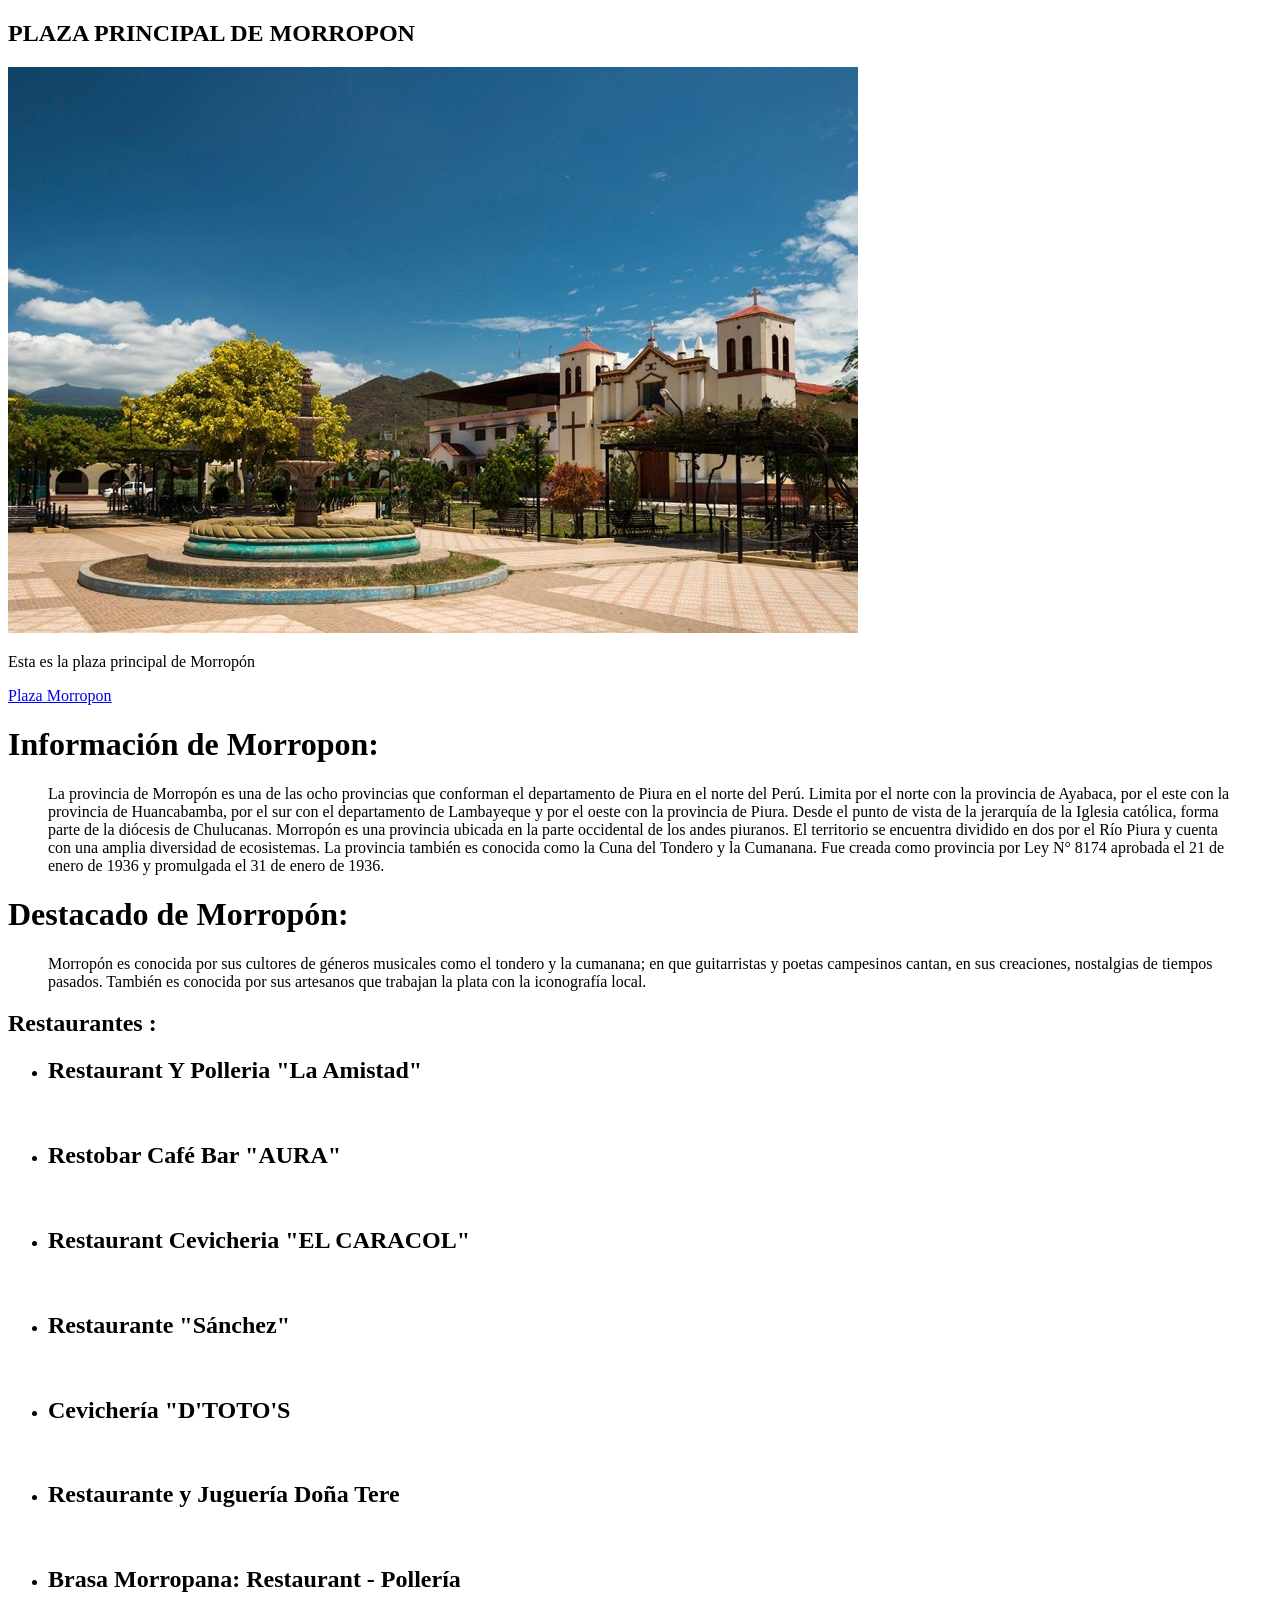
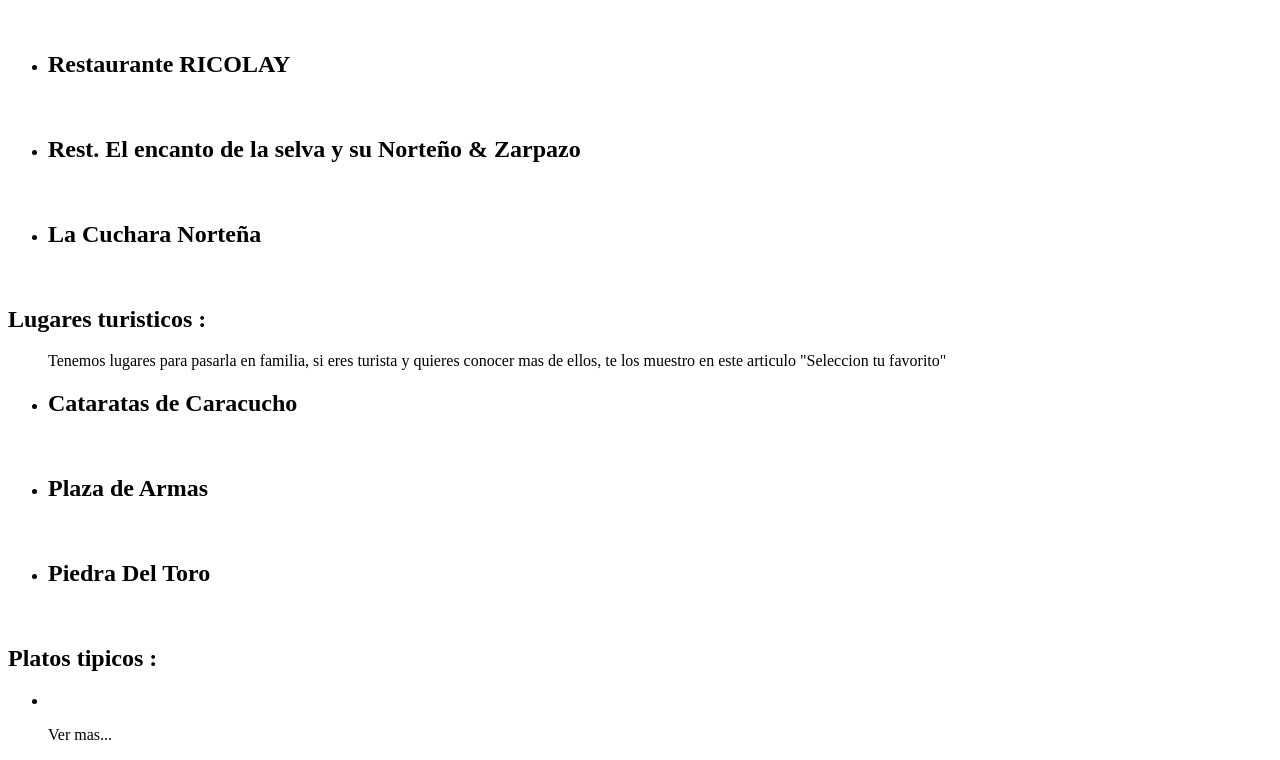
==== index.html @ a0bd650a "Maquetación lista para poder completar información relevante" ====
<!DOCTYPE html>
<html lang="en">
<head>
    <meta charset="UTF-8">
     <!--Etiqueta viewport para poder visualizar en movil como en pc- responsive-->
    <meta name="viewport" content="width=device-width, initial-scale=1.0">
    <meta name="author" content="Andy Adrianzen">
    <meta name="application-name" content="Morropon city">
    <title>Morropón Cuna del Tondero y Cumanana</title>
    <!--Para darle color a la barra de navegacion-->
    <meta name="theme-color" content="blue">
    <!--Cuando ingrese a la pagina automaticamente se redirige a otra-->
    <!-- <meta http-equiv="refresh" content="5;url=https://github.com/Anzen89/blog_per" > -->
     <meta name="title" content="Morropón Cuna del Tondero y Cumanana" >
     <meta name="descripcion" content="Pagina oficial de Morropón, encontrarás lugares turisticos, restaurant es y más.">
     <!--Referencia si se publica en red social para mostrar la imagen - utilizar open graph-->
     <!-- <link rel="image_src" href="https://dominio.com/image.png"> -->

     <!--Con que se esta generando esta pagina-->
      <meta name="generator" content="VSCode">
      <!--No se esta mostrando en google y tampoco google entra a ver el contenido-->
      <meta name="robots" content="noindex, nofollow">
      <!--No traduce la pagina automaticamente-->
      <meta name="google" content="notranslate">
      <!--No muestra el minibuscador de googles-->
      <meta name="google" content="nosidelinkssearchbox">
        <!--link etiqueta para traer datos externos a la pagina-->
      <link rel="stylesheet" href="">


</head>
<body>
    <header>
        <!--Encabezado de la pagina - Titulo y logo-->
    
    </header>

    <!--Contenido de Informacion-->
    <section>

    
    <div>
        <h1>PLAZA PRINCIPAL DE MORROPON</h1>
        <!--alt: descripcion de la imagen-->
        <img src="img/plaza_morropon.jpg" alt="La nueva plaza de Morropón" title="Plaza de Armas de morropon" />
        <p>Esta es la plaza principal de Morropón</p>
        
        <a href="morropon.html" target="_blank">Plaza Morropon</a>
    </div>

    <!--El menu es para las acciones, ya sean botones o otro tipo de acciones-->
    <!-- <div>
        <menu>
            <li >Informacion: </li>
            <li>Destacado</li>
        </menu>
    </div> -->
    </section>

    <main>

    <div>
        <h1 id="info">Información de Morropon: </h1>
        <!--Lo estoy utilizando porque muestra el texto como una cita -->
        <blockquote>
            La provincia de Morropón es una de las ocho provincias que conforman el departamento de Piura en el norte del Perú. 
            Limita por el norte con la provincia de Ayabaca, por el este con la provincia de Huancabamba, por el sur con el departamento de Lambayeque y por el oeste con la provincia de Piura.
            Desde el punto de vista de la jerarquía de la Iglesia católica, forma parte de la diócesis de Chulucanas.
            Morropón es una provincia ubicada en la parte occidental de los andes piuranos. 
            El territorio se encuentra dividido en dos por el Río Piura y cuenta con una amplia diversidad de ecosistemas. 
            La provincia también es conocida como la Cuna del Tondero y la Cumanana. Fue creada como provincia por Ley N° 8174 aprobada el 21 de enero de 1936 y promulgada el 31 de enero de 1936.
        </blockquote>
    </div>

    <div>
        <h1>Destacado de Morropón: </h1>
        <blockquote>
            Morropón es conocida por sus cultores de géneros musicales como el tondero y la cumanana;
            en que guitarristas y poetas campesinos cantan, en sus creaciones, nostalgias de tiempos pasados. 
            También es conocida por sus artesanos que trabajan la plata con la iconografía local.

        </blockquote>
    </div>

    <div>
        <section>

        
            <h1>Restaurantes :</h1>

            <!--dl etiqueta contenedora - dt contiende el titulo de que se describira - dd contenido-->
            <ul>
                <li>
                    <article>
                        <h2>Restaurant Y Polleria "La Amistad"</h2>
                    <figure>
                        <img >
                        <figcaption>
                    
                        </figcaption>
                    </figure>
                    <p>

                    </p>

                    </article>
                    
                </li>

                 <li>
                    <article>
                        <h2>Restobar Café Bar "AURA"</h2>
                    <figure>
                        <img >
                        <figcaption>
                    
                        </figcaption>
                    </figure>
                    <p>

                    </p>

                    </article>
                    
                </li>

                 <li>
                    <article>
                        <h2>Restaurant Cevicheria "EL CARACOL"</h2>
                    <figure>
                        <img >
                        <figcaption>
                    
                        </figcaption>
                    </figure>
                    <p>

                    </p>

                    </article>
                    
                </li>

                 <li>
                    <article>
                        <h2>Restaurante "Sánchez"</h2>
                    <figure>
                        <img >
                        <figcaption>
                    
                        </figcaption>
                    </figure>
                    <p>

                    </p>

                    </article>
                    
                </li>

                 <li>
                    <article>
                        <h2>Cevichería "D'TOTO'S</h2>
                    <figure>
                        <img >
                        <figcaption>
                    
                        </figcaption>
                    </figure>
                    <p>

                    </p>

                    </article>
                    
                </li>

                 <li>
                    <article>
                        <h2>Restaurante y Juguería Doña Tere</h2>
                    <figure>
                        <img >
                        <figcaption>
                    
                        </figcaption>
                    </figure>
                    <p>

                    </p>

                    </article>
                    
                </li>

                 <li>
                    <article>
                        <h2>Brasa Morropana: Restaurant - Pollería</h2>
                    <figure>
                        <img >
                        <figcaption>
                    
                        </figcaption>
                    </figure>
                    <p>

                    </p>

                    </article>
                    
                </li>

                 <li>
                    <article>
                        <h2>Restaurante RICOLAY</h2>
                    <figure>
                        <img >
                        <figcaption>
                    
                        </figcaption>
                    </figure>
                    <p>

                    </p>

                    </article>
                    
                </li>

                 <li>
                    <article>
                        <h2>Rest. El encanto de la selva y su Norteño & Zarpazo</h2>
                    <figure>
                        <img >
                        <figcaption>
                    
                        </figcaption>
                    </figure>
                    <p>

                    </p>

                    </article>
                    
                </li>

                 <li>
                    <article>
                        <h2>La Cuchara Norteña</h2>
                    <figure>
                        <img >
                        <figcaption>
                    
                        </figcaption>
                    </figure>
                    <p>

                    </p>

                    </article>
                    
                </li>
          
            </ul>
       </section> 
    </div>

    <div>
        <section>
            <h1>Lugares turisticos : </h1>
            <blockquote>
            Tenemos lugares para pasarla en familia, si eres turista y quieres conocer mas de ellos, te los muestro en este articulo "Seleccion
            tu favorito"
            </blockquote>

        <ul>
             <li>
                    <article>
                        <h2>Cataratas de Caracucho</h2>
                    <figure>
                        <img >
                        <figcaption>
                    
                        </figcaption>
                    </figure>
                    <p>

                    </p>

                    </article>
                    
                </li>

                 <li>
                    <article>
                        <h2>Plaza de Armas</h2>
                    <figure>
                        <img >
                        <figcaption>
                    
                        </figcaption>
                    </figure>
                    <p>

                    </p>

                    </article>
                    
                </li>

                 <li>
                    <article>
                        <h2>Piedra Del Toro</h2>
                    <figure>
                        <img >
                        <figcaption>
                    
                        </figcaption>
                    </figure>
                    <p>

                    </p>

                    </article>
                    
                </li>
        </ul>

        </section>
    </div>

    <div>
        <section>
            <h1>Platos tipicos :</h1>
            <ul>
                <li>
                    <article>
                        <h2></h2>
                        <figure>
                            <img >
                            <figcaption>

                            </figcaption>
                        </figure>
                        <!--Lo voy a utilizar para mas informacion-->
                        <footer>
                            <a>Ver mas...</a>
                        </footer>
                    </article>
                </li>
            </ul>

        </section>
        
        

    </div>
     </main>

     <footer>

     </footer>
</body>
</html>
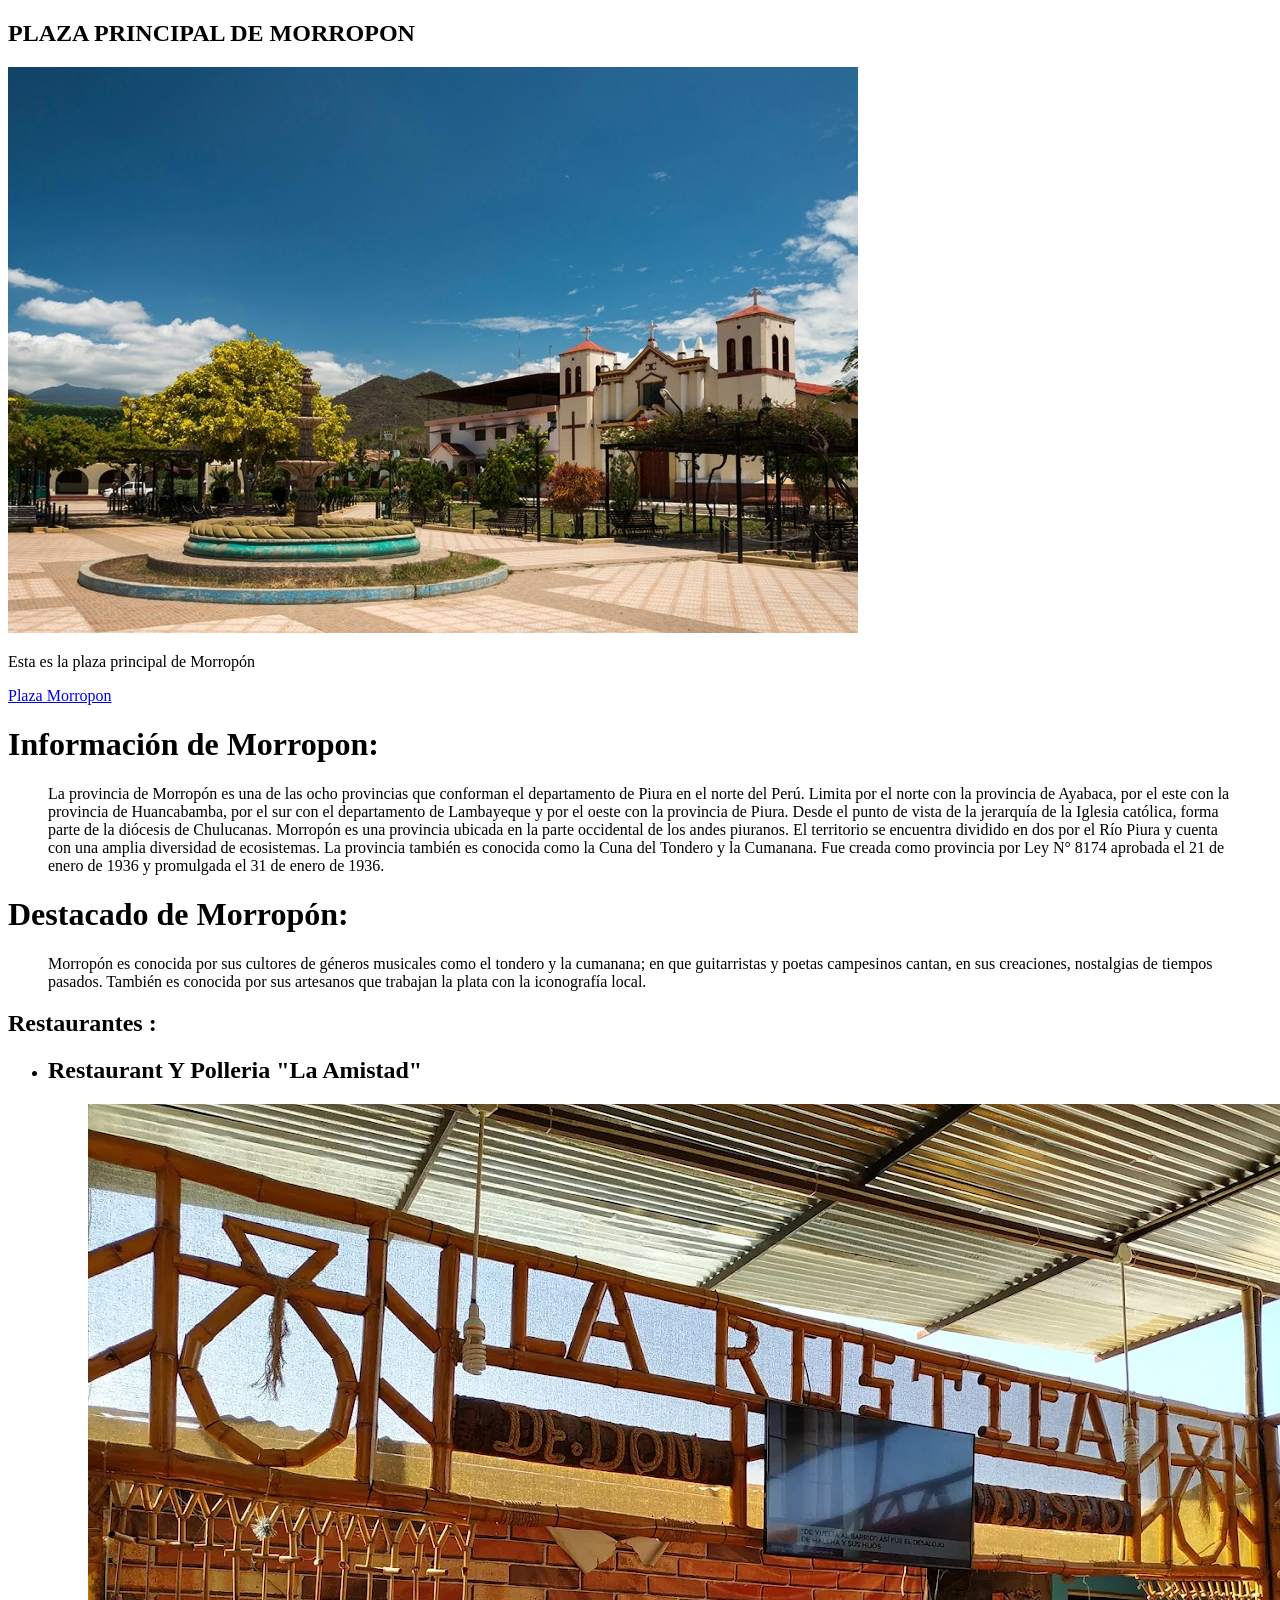
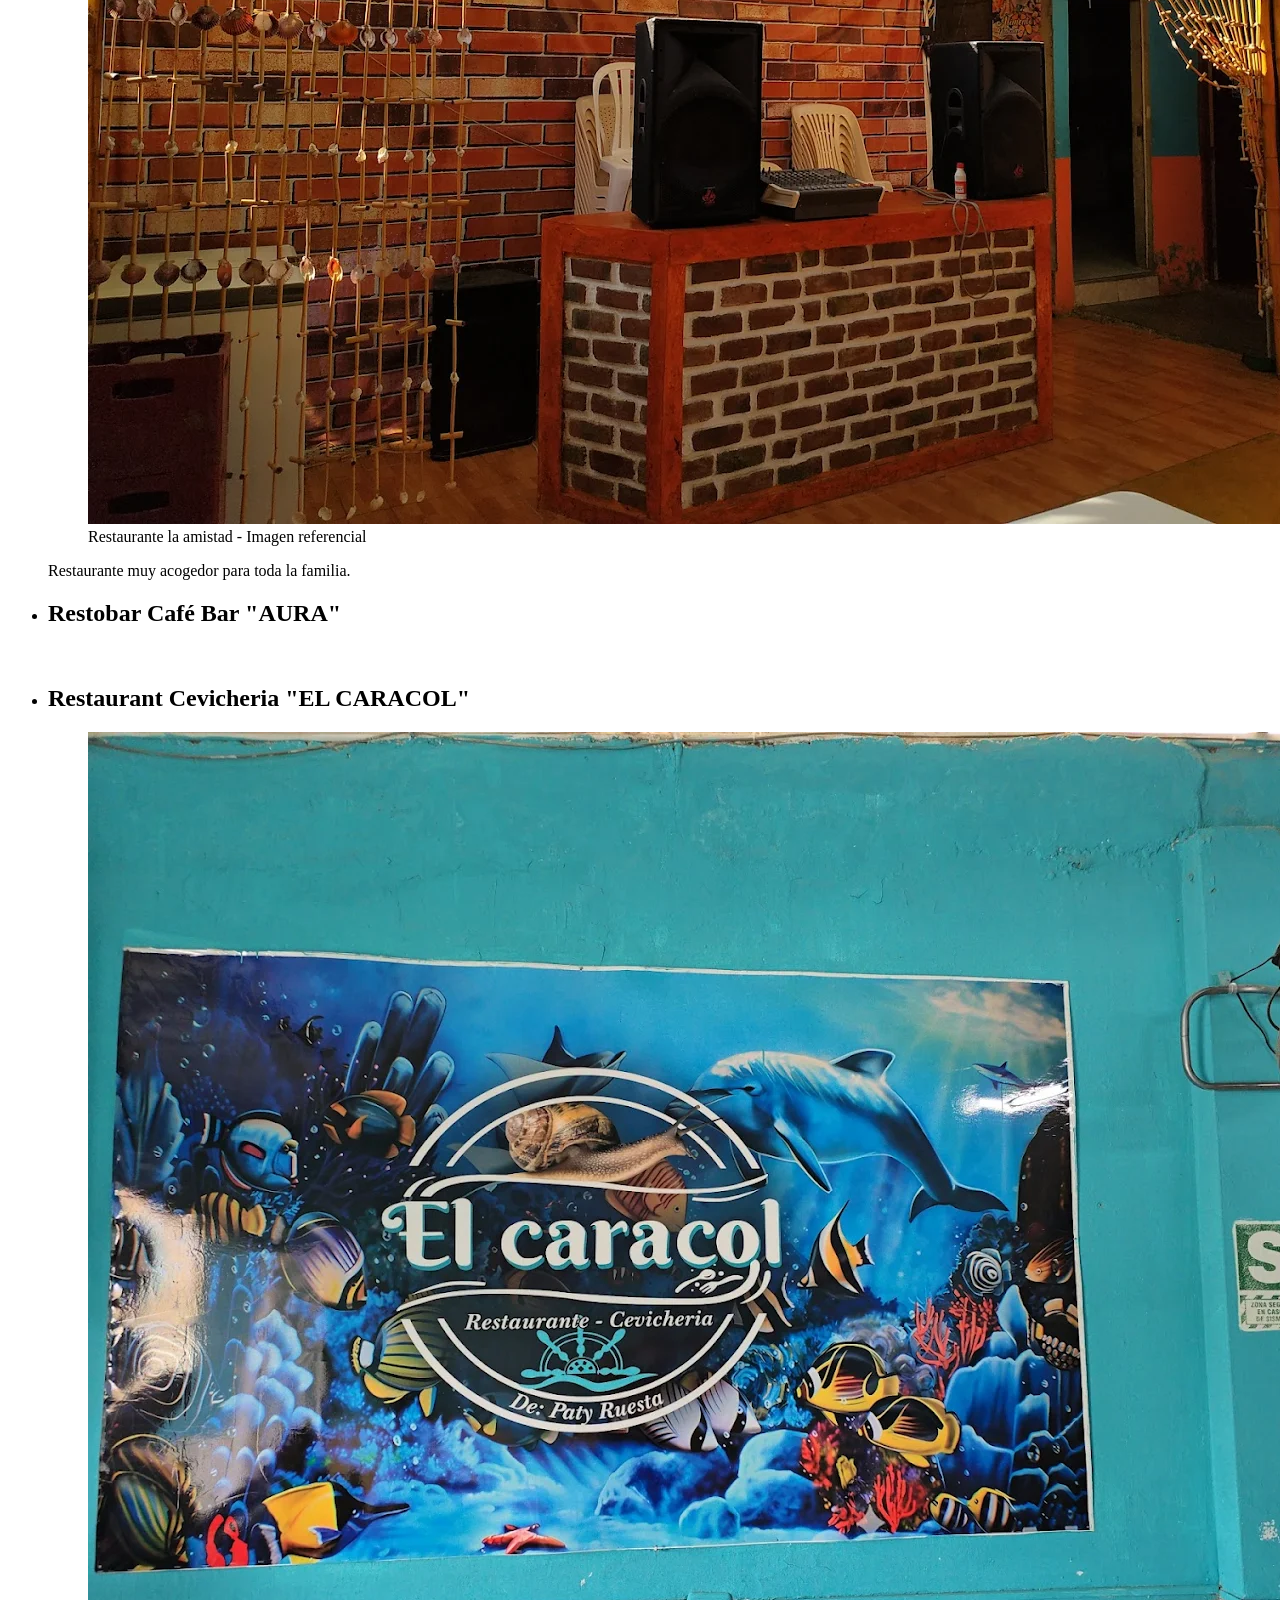
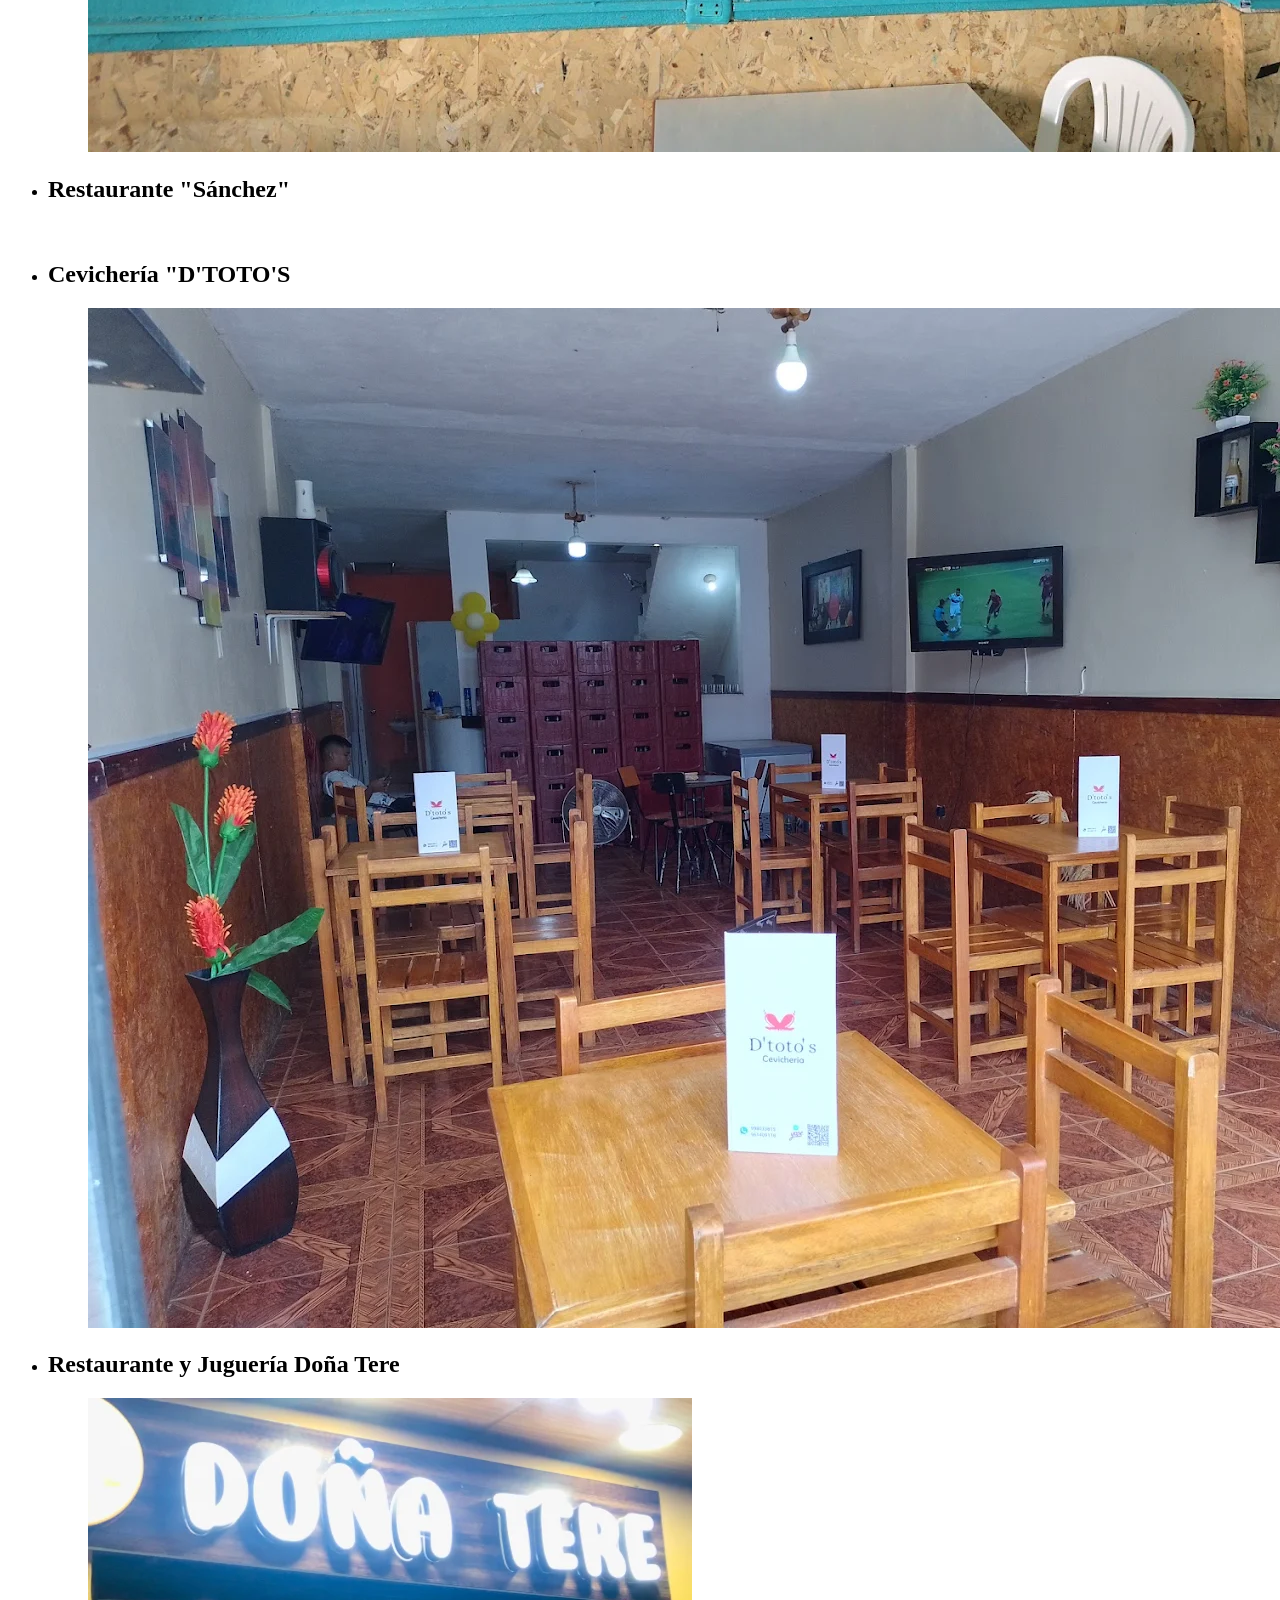
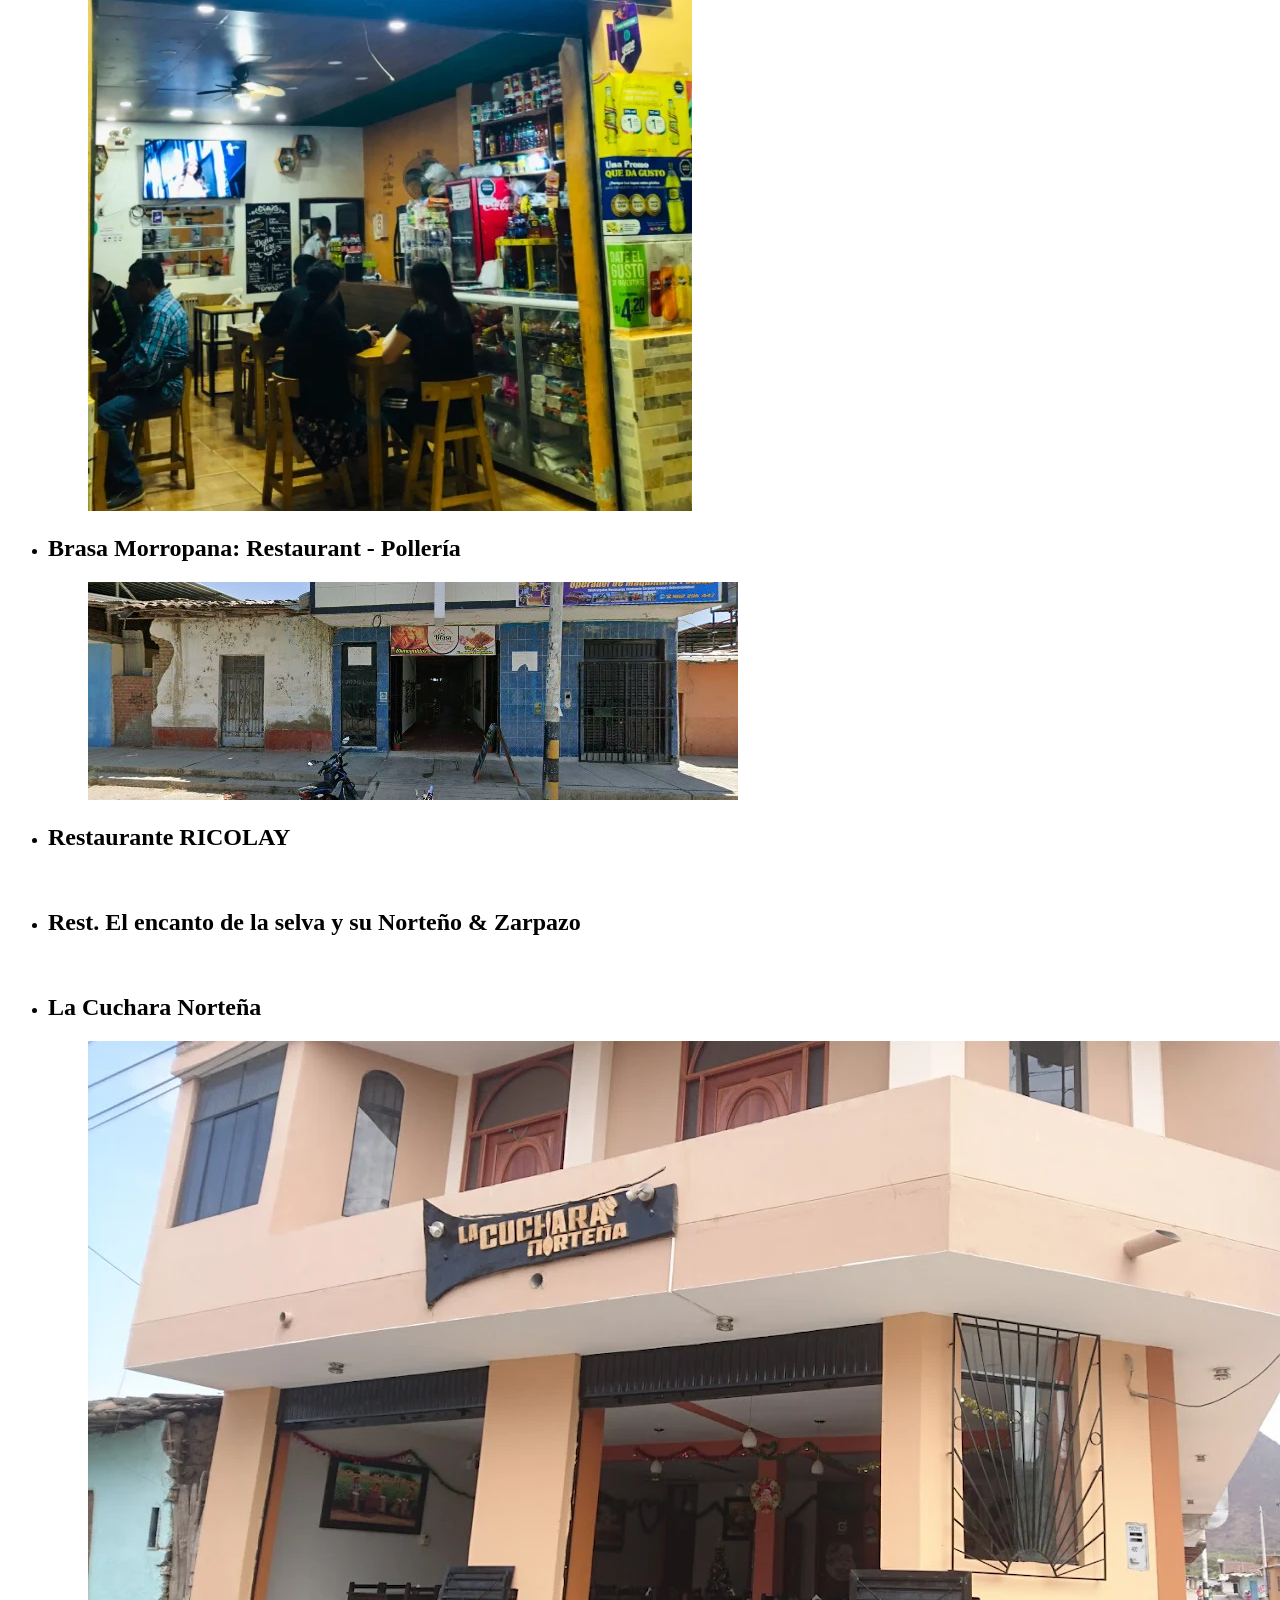
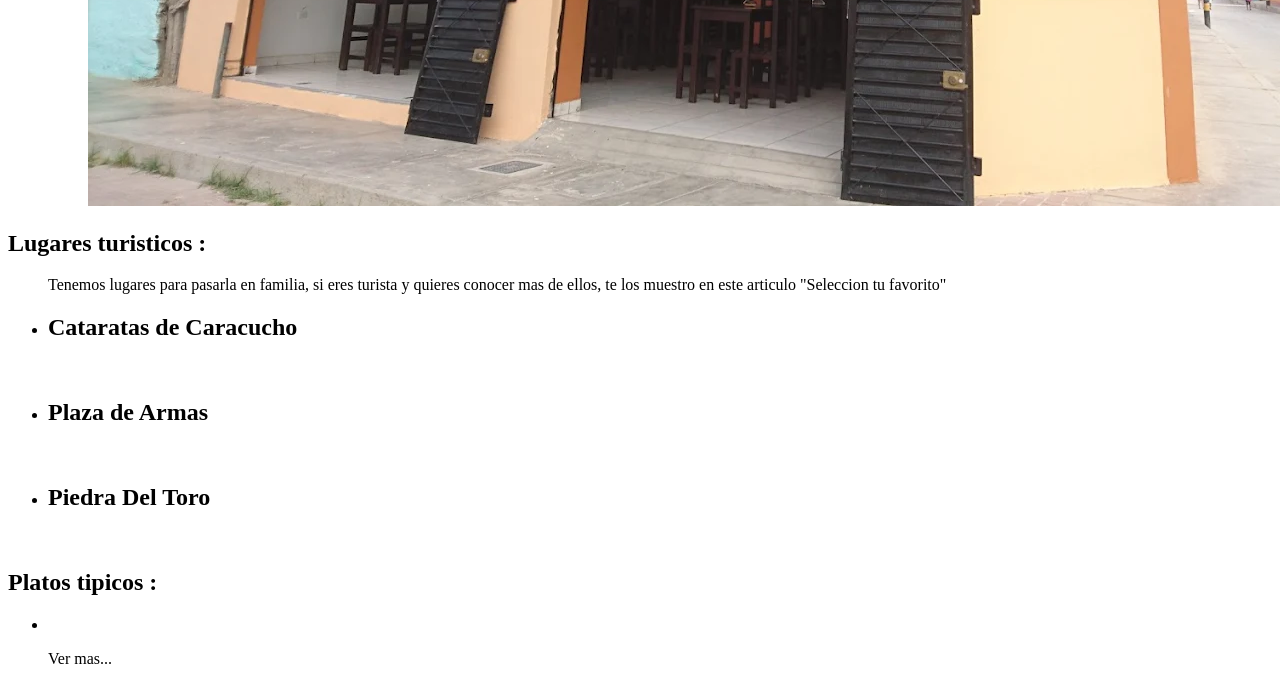
==== commit 72b98e98: "Solo agregue imagenes referenciales, pronto habran mas" ====
--- a/index.html
+++ b/index.html
@@ -59,7 +59,7 @@
 
     <main>
 
-    <div>
+    <div class="informacion">
         <h1 id="info">Información de Morropon: </h1>
         <!--Lo estoy utilizando porque muestra el texto como una cita -->
         <blockquote>
@@ -72,7 +72,7 @@
         </blockquote>
     </div>
 
-    <div>
+    <div class="destacado">
         <h1>Destacado de Morropón: </h1>
         <blockquote>
             Morropón es conocida por sus cultores de géneros musicales como el tondero y la cumanana;
@@ -82,33 +82,34 @@
         </blockquote>
     </div>
 
-    <div>
-        <section>
-
-        
+    <div class="restaurant">
+        <section class="restaurantes ">
+
             <h1>Restaurantes :</h1>
 
             <!--dl etiqueta contenedora - dt contiende el titulo de que se describira - dd contenido-->
             <ul>
                 <li>
-                    <article>
+                    <article class="amistad">
                         <h2>Restaurant Y Polleria "La Amistad"</h2>
                     <figure>
-                        <img >
-                        <figcaption>
-                    
-                        </figcaption>
-                    </figure>
-                    <p>
-
-                    </p>
-
-                    </article>
-                    
-                </li>
-
-                 <li>
-                    <article>
+                        <img src="img/res_amistad.webp" alt="Restaurante amistad">
+                        <figcaption>
+                            Restaurante la amistad - Imagen referencial 
+                    
+                        </figcaption>
+                    </figure>
+                    <p>
+                        Restaurante muy acogedor para toda la familia. 
+
+                    </p>
+
+                    </article>
+                    
+                </li>
+
+                 <li>
+                    <article class="aura">
                         <h2>Restobar Café Bar "AURA"</h2>
                     <figure>
                         <img >
@@ -125,12 +126,12 @@
                 </li>
 
                  <li>
-                    <article>
+                    <article class="caracol">
                         <h2>Restaurant Cevicheria "EL CARACOL"</h2>
                     <figure>
-                        <img >
-                        <figcaption>
-                    
+                        <img src="img/res_caracol.webp">
+                        <figcaption>
+                            
                         </figcaption>
                     </figure>
                     <p>
@@ -162,7 +163,7 @@
                     <article>
                         <h2>Cevichería "D'TOTO'S</h2>
                     <figure>
-                        <img >
+                        <img src="img/res_totos.webp">
                         <figcaption>
                     
                         </figcaption>
@@ -179,7 +180,7 @@
                     <article>
                         <h2>Restaurante y Juguería Doña Tere</h2>
                     <figure>
-                        <img >
+                        <img src="img/res_doñtere.webp">
                         <figcaption>
                     
                         </figcaption>
@@ -196,20 +197,20 @@
                     <article>
                         <h2>Brasa Morropana: Restaurant - Pollería</h2>
                     <figure>
-                        <img >
-                        <figcaption>
-                    
-                        </figcaption>
-                    </figure>
-                    <p>
-
-                    </p>
-
-                    </article>
-                    
-                </li>
-
-                 <li>
+                        <img src="img/res_brasa.jpg">
+                        <figcaption>
+                    
+                        </figcaption>
+                    </figure>
+                    <p>
+
+                    </p>
+
+                    </article>
+                    
+                </li>
+
+                <li>
                     <article>
                         <h2>Restaurante RICOLAY</h2>
                     <figure>
@@ -247,7 +248,7 @@
                     <article>
                         <h2>La Cuchara Norteña</h2>
                     <figure>
-                        <img >
+                        <img src="img/res_cuchnorteña.webp">
                         <figcaption>
                     
                         </figcaption>
@@ -264,8 +265,8 @@
        </section> 
     </div>
 
-    <div>
-        <section>
+    <div class="lugares">
+        <section class="lugares_turisticos">
             <h1>Lugares turisticos : </h1>
             <blockquote>
             Tenemos lugares para pasarla en familia, si eres turista y quieres conocer mas de ellos, te los muestro en este articulo "Seleccion
@@ -328,8 +329,8 @@
         </section>
     </div>
 
-    <div>
-        <section>
+    <div class="platos">
+        <section class="platos_tipicos">
             <h1>Platos tipicos :</h1>
             <ul>
                 <li>
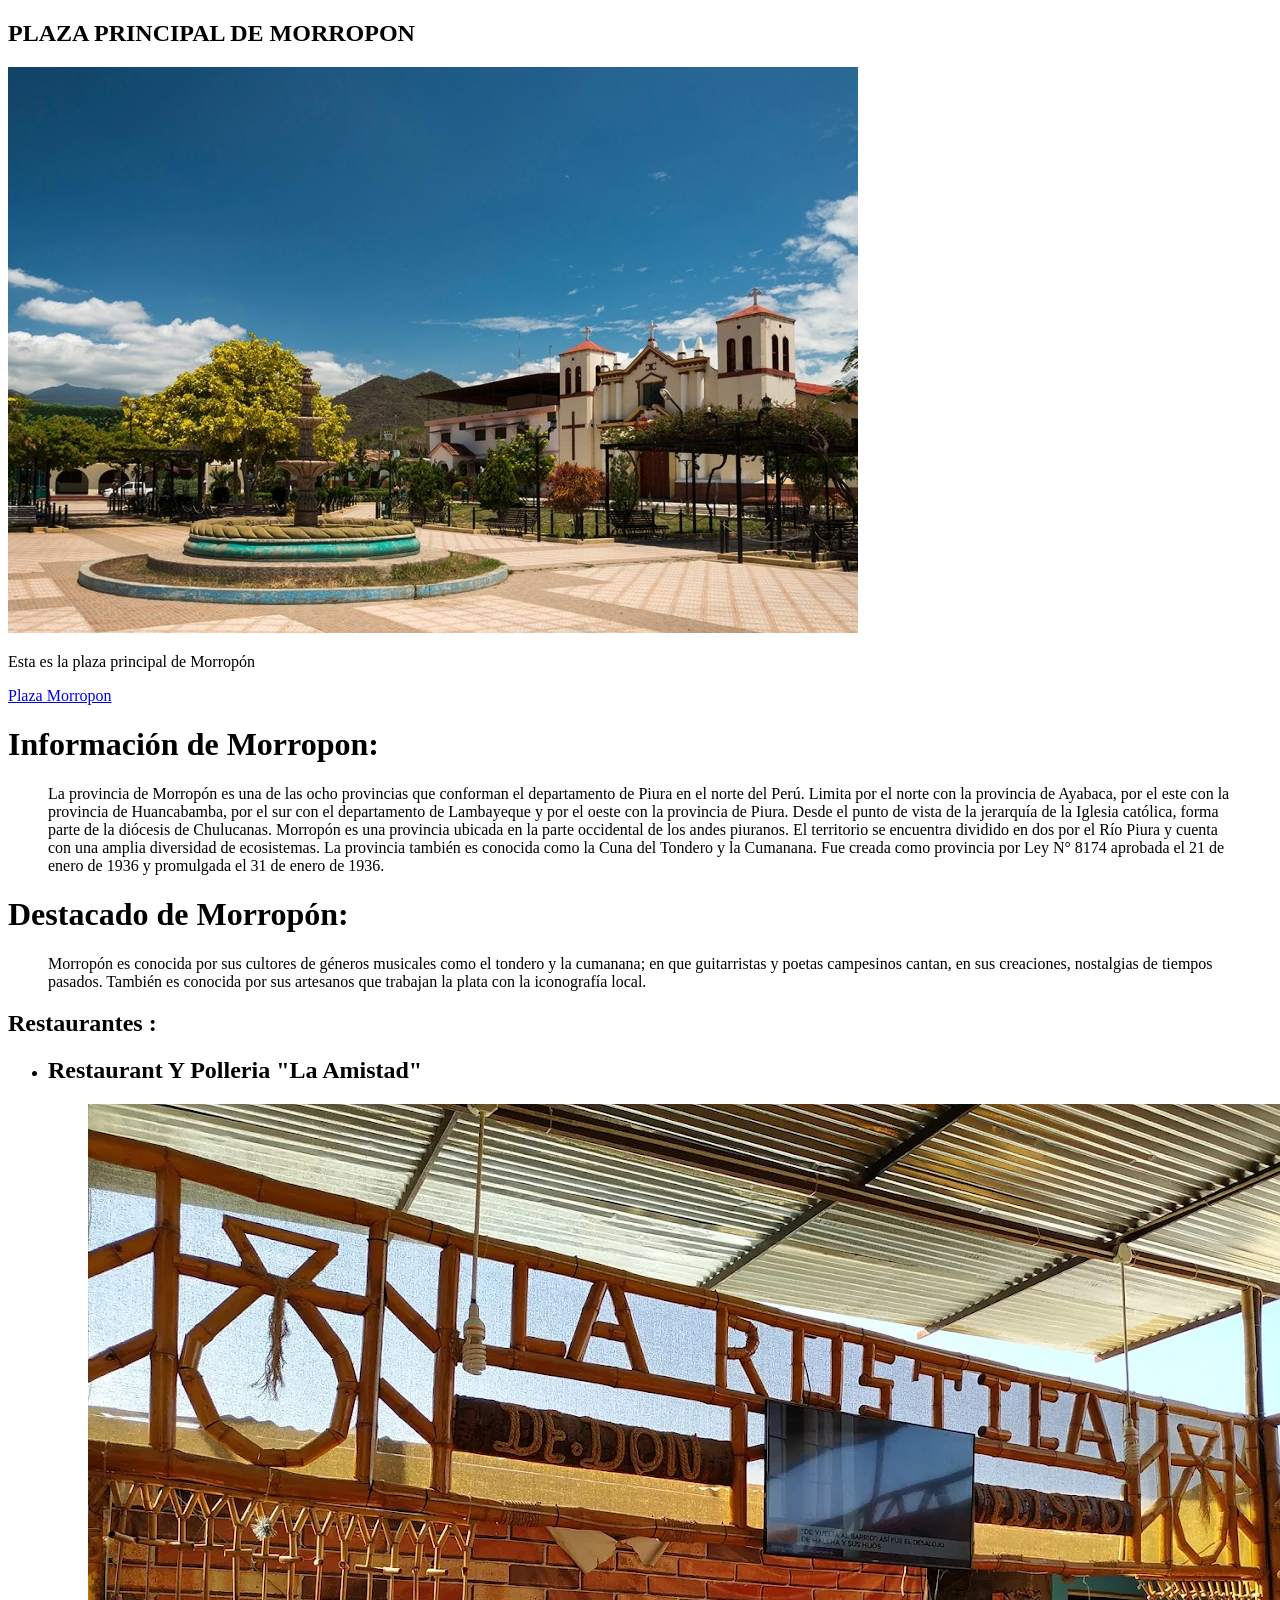
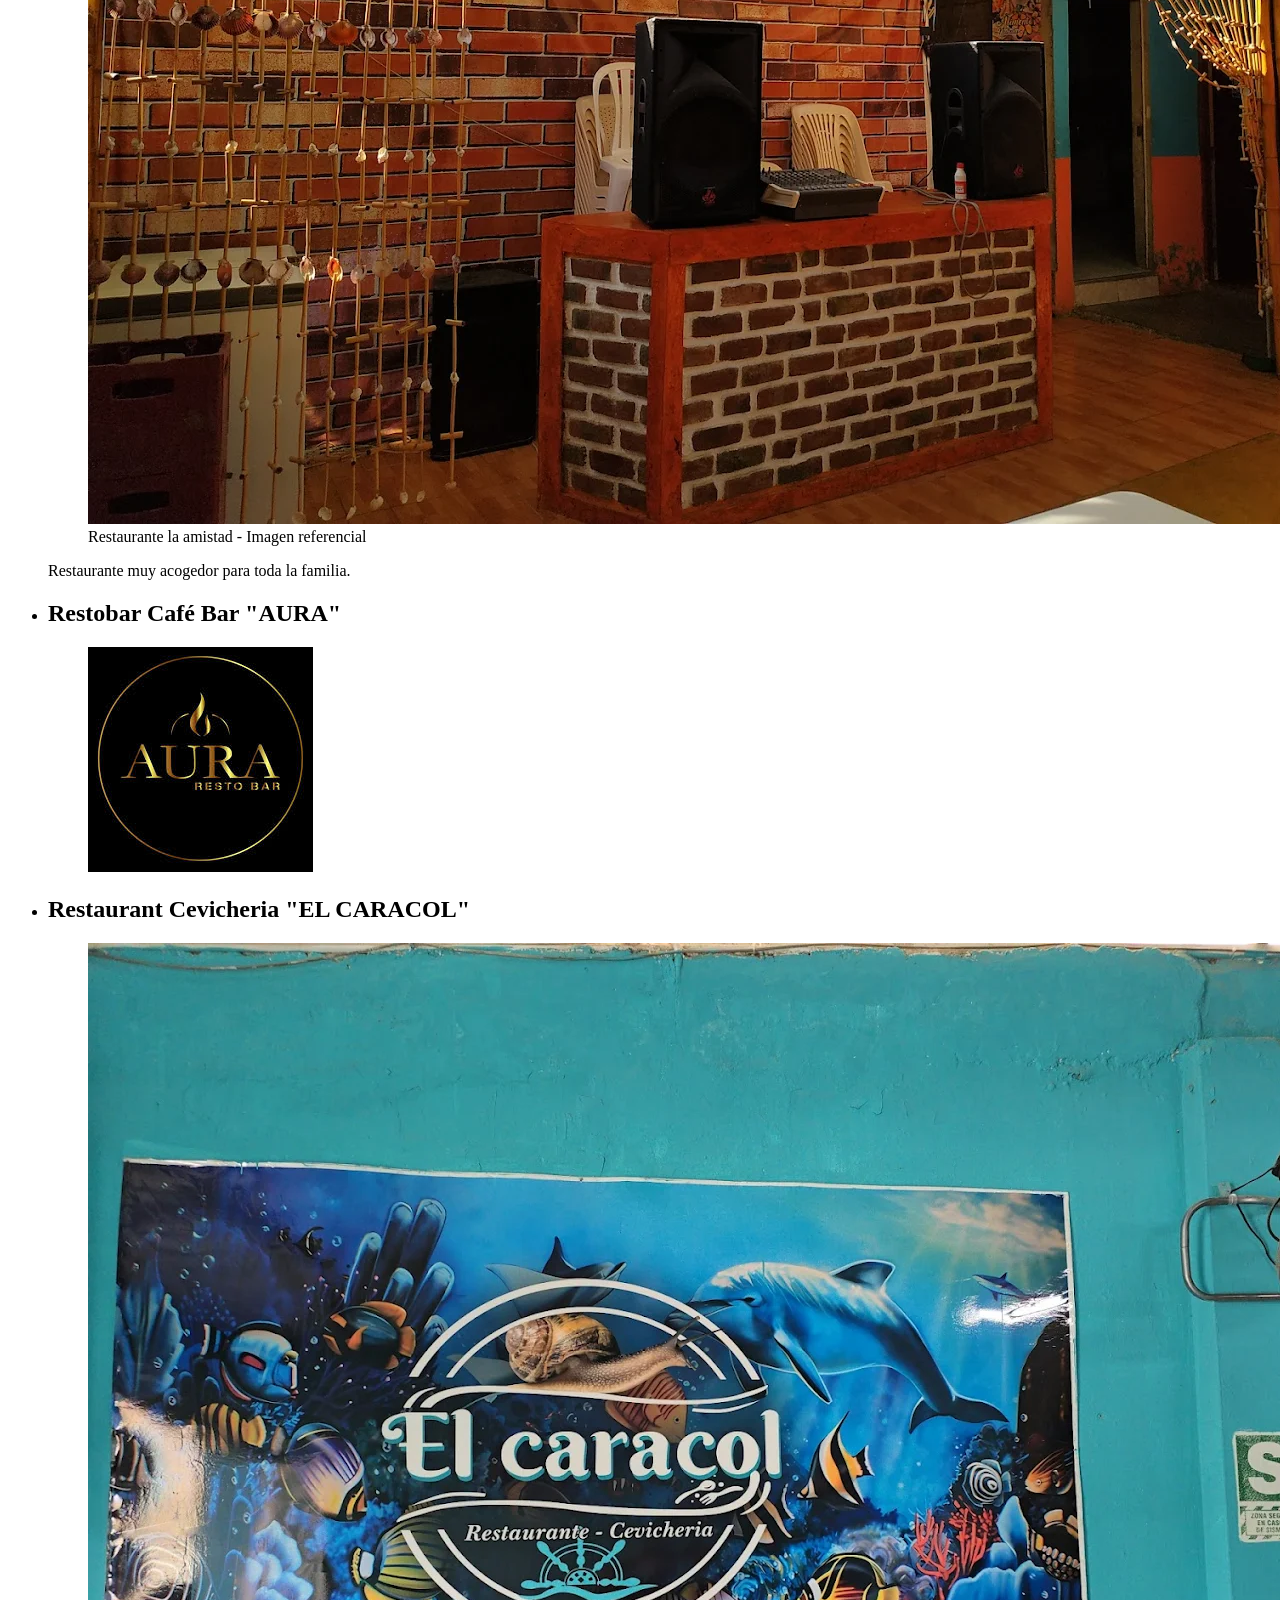
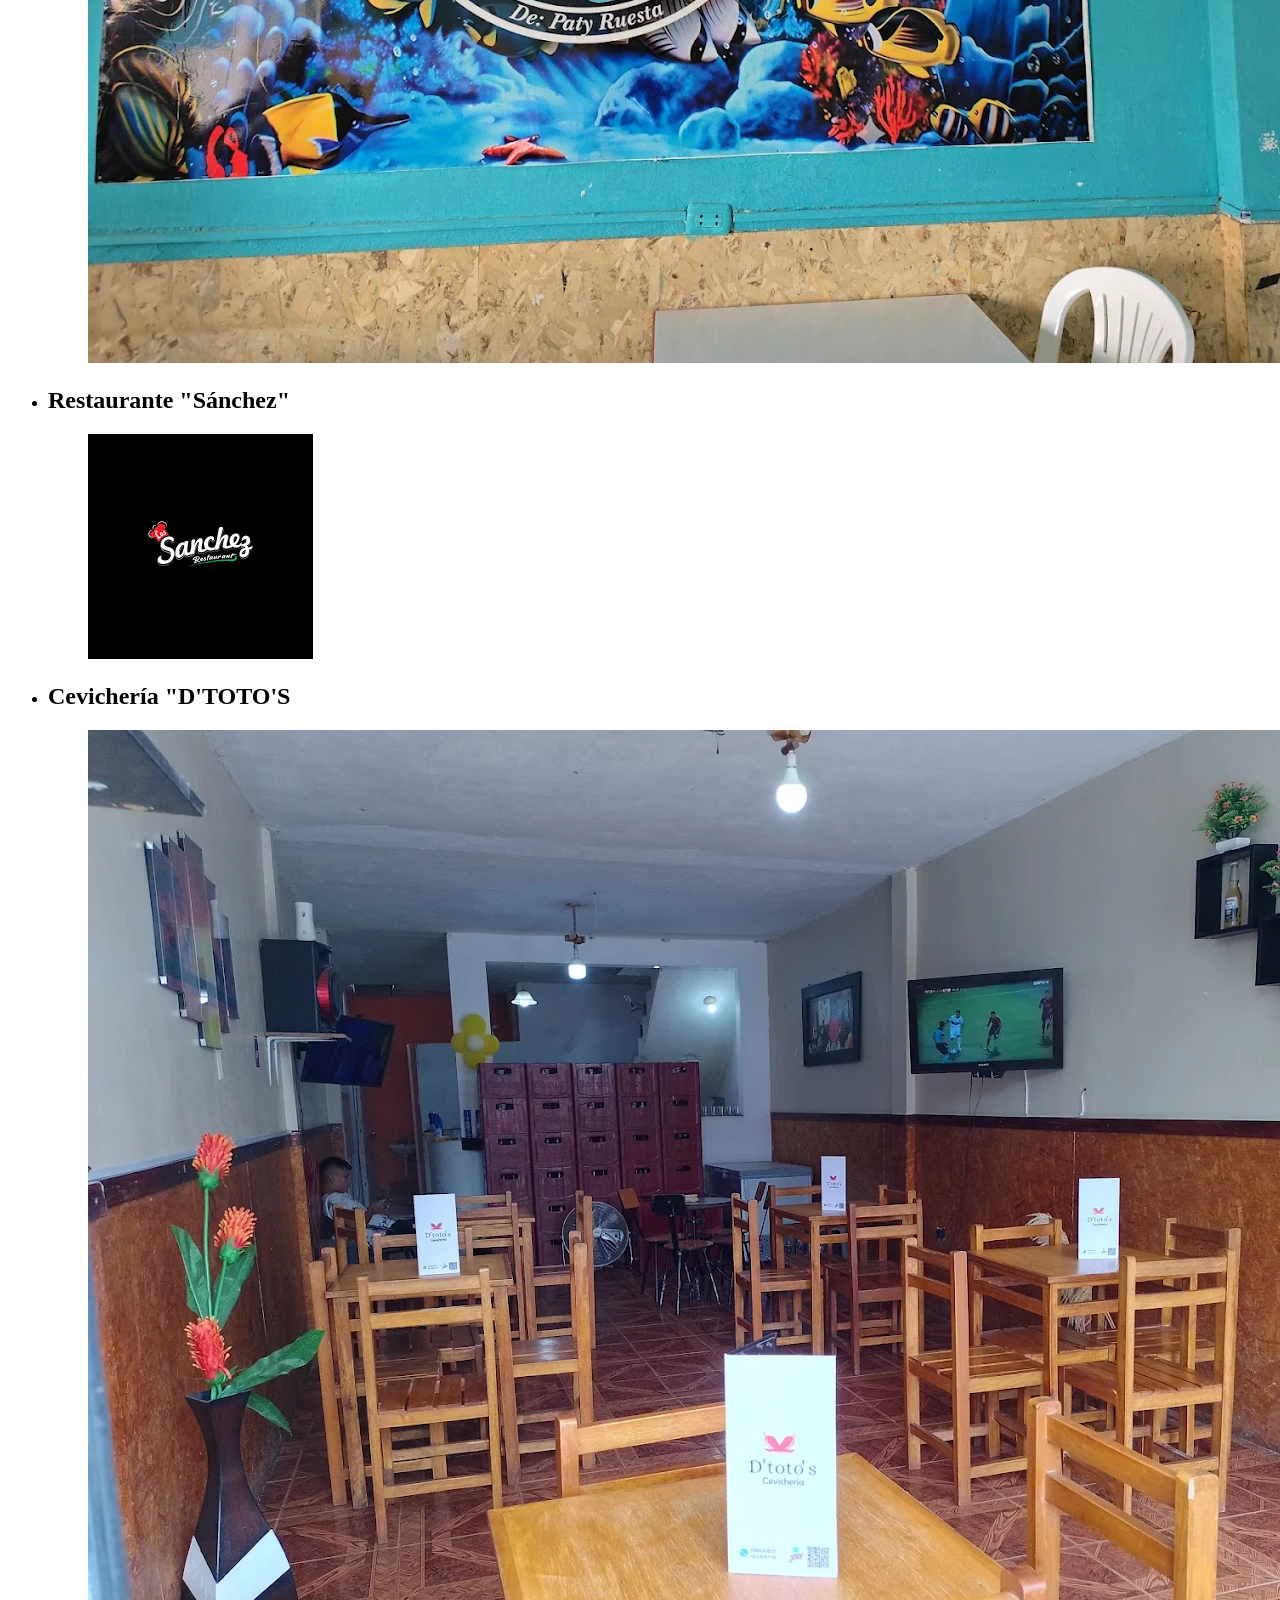
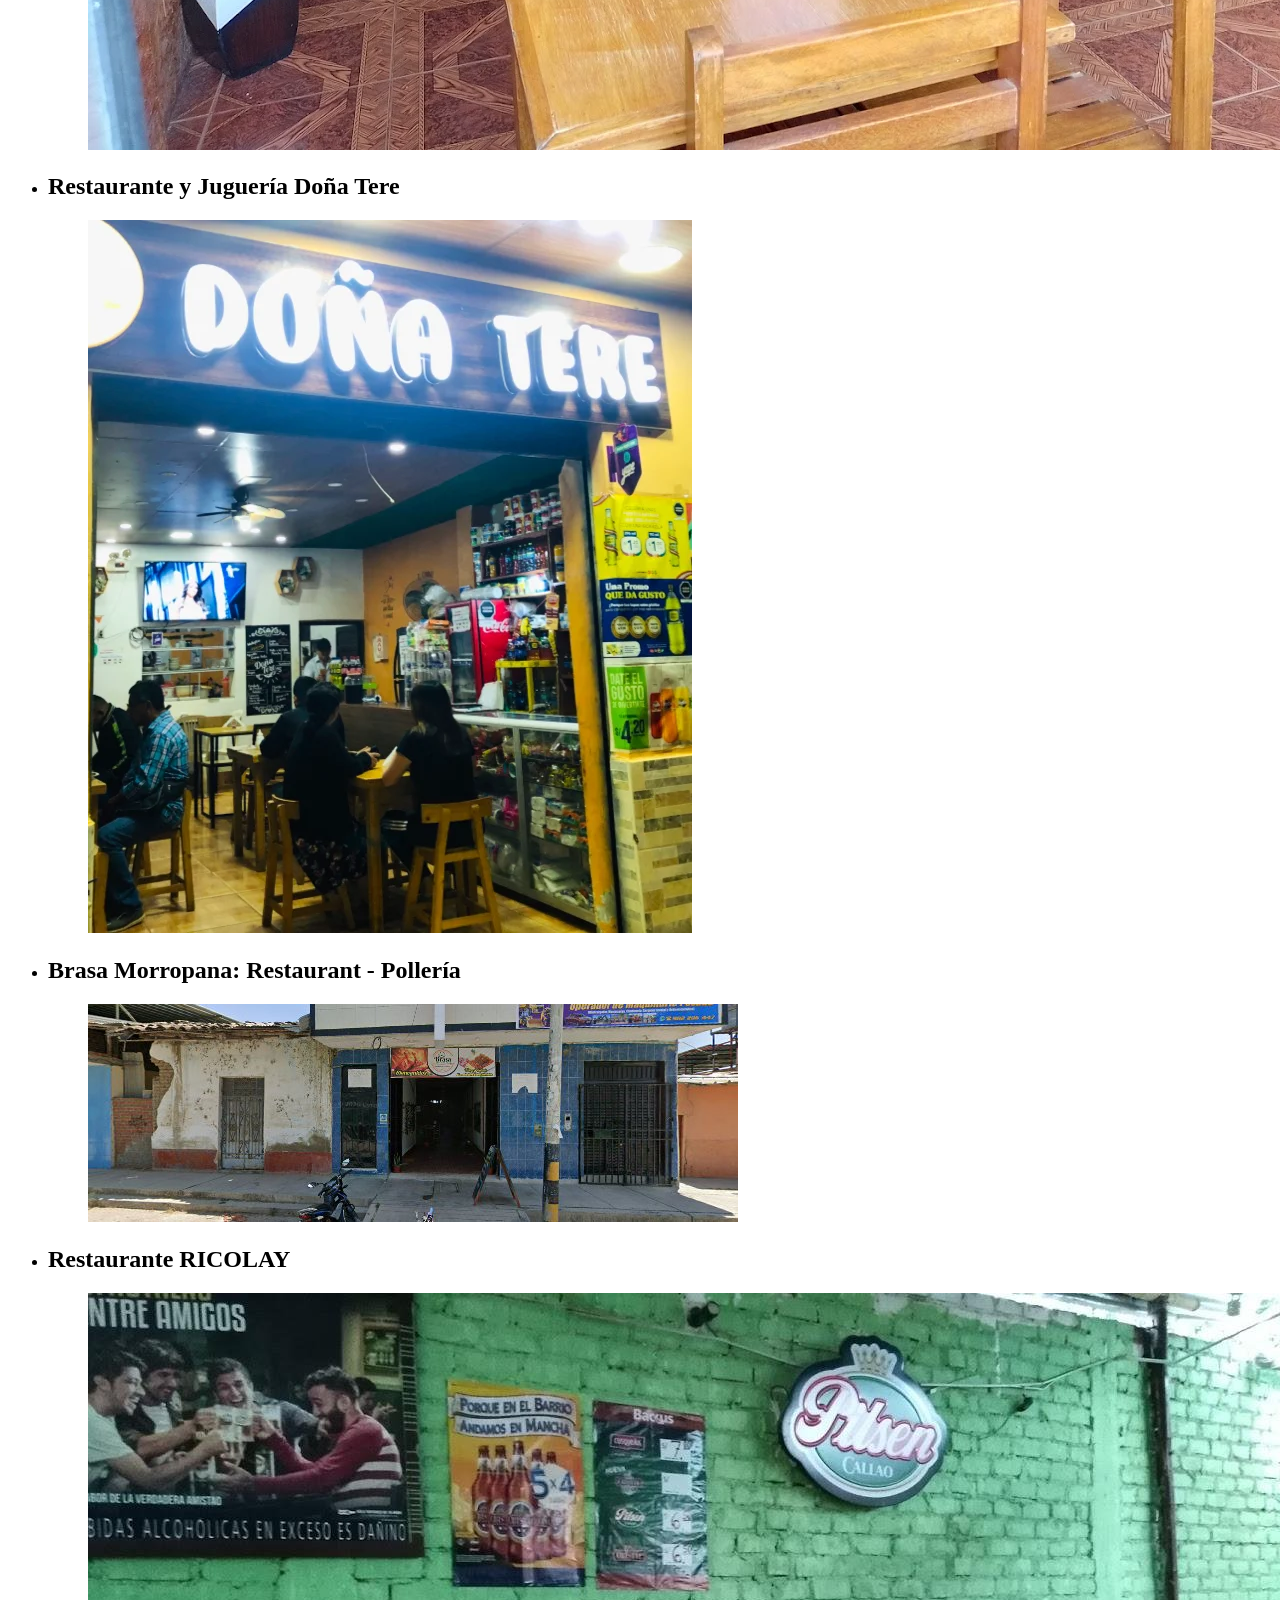
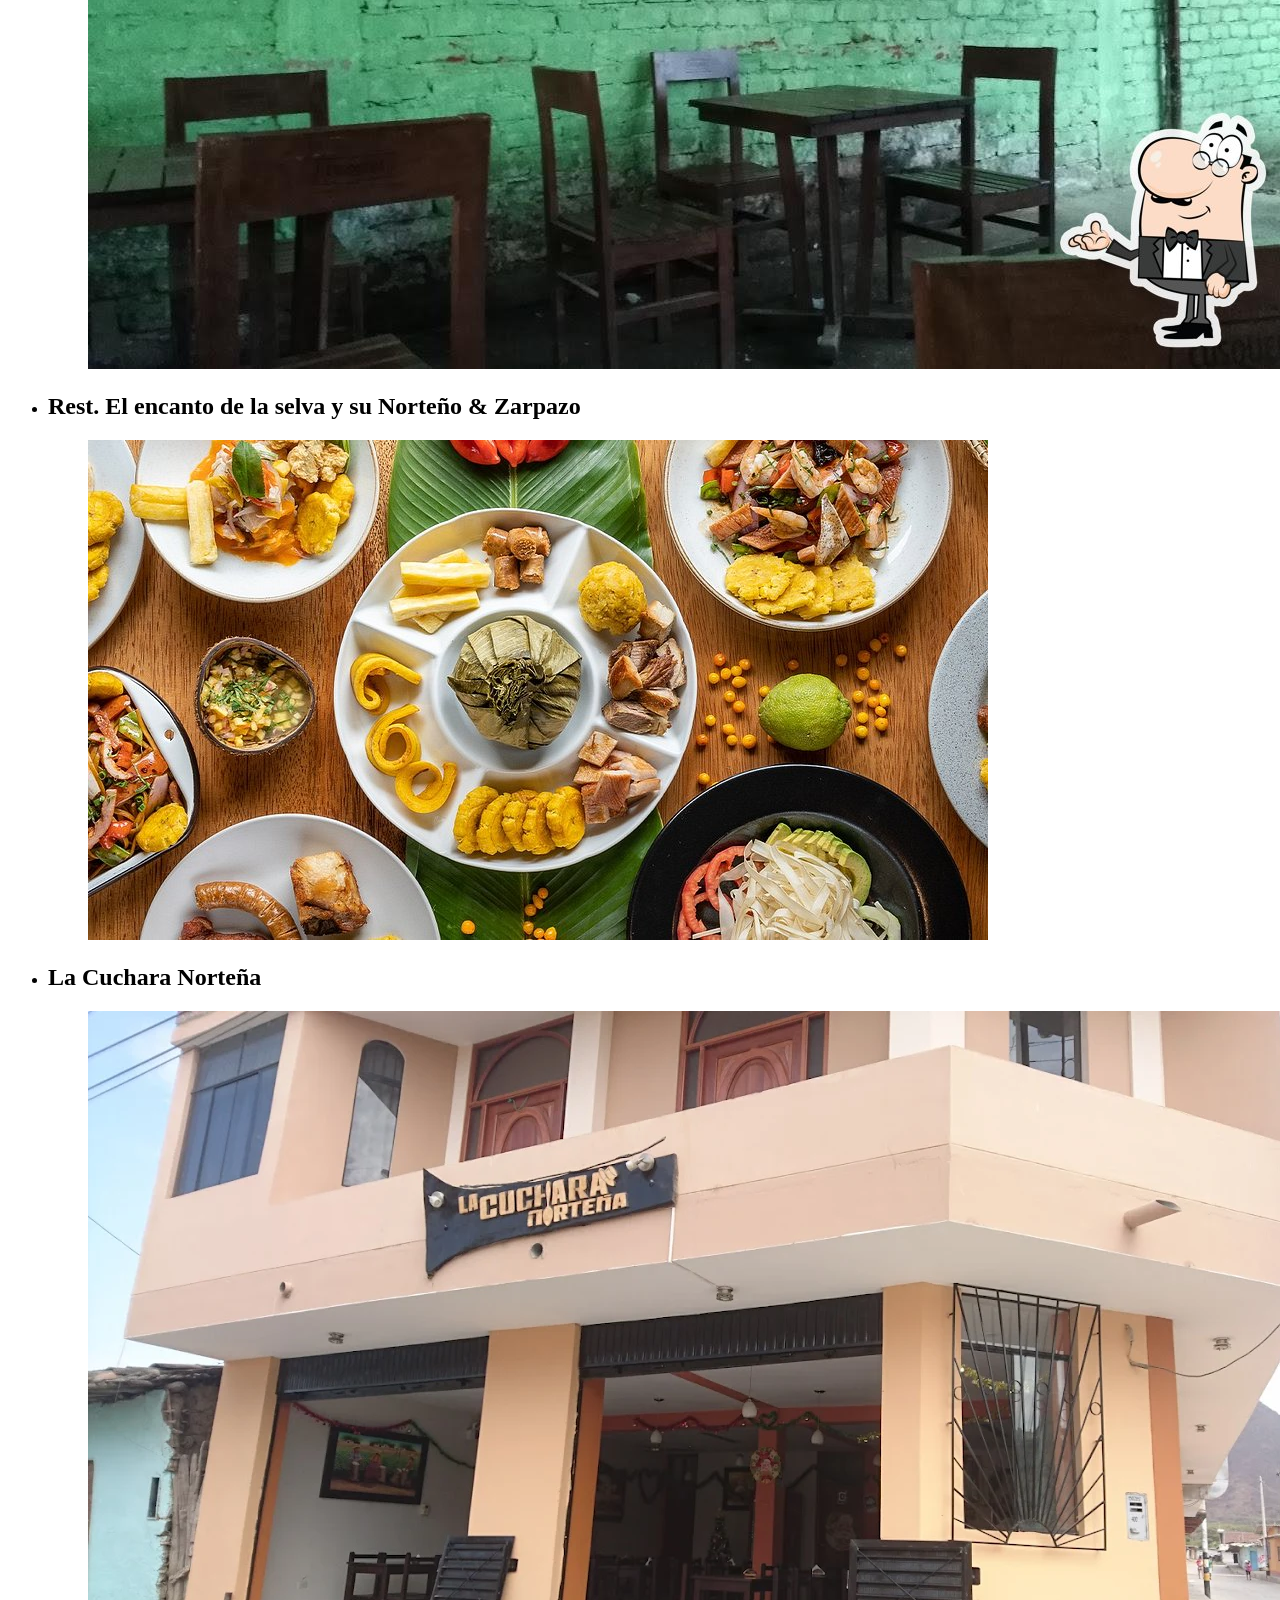
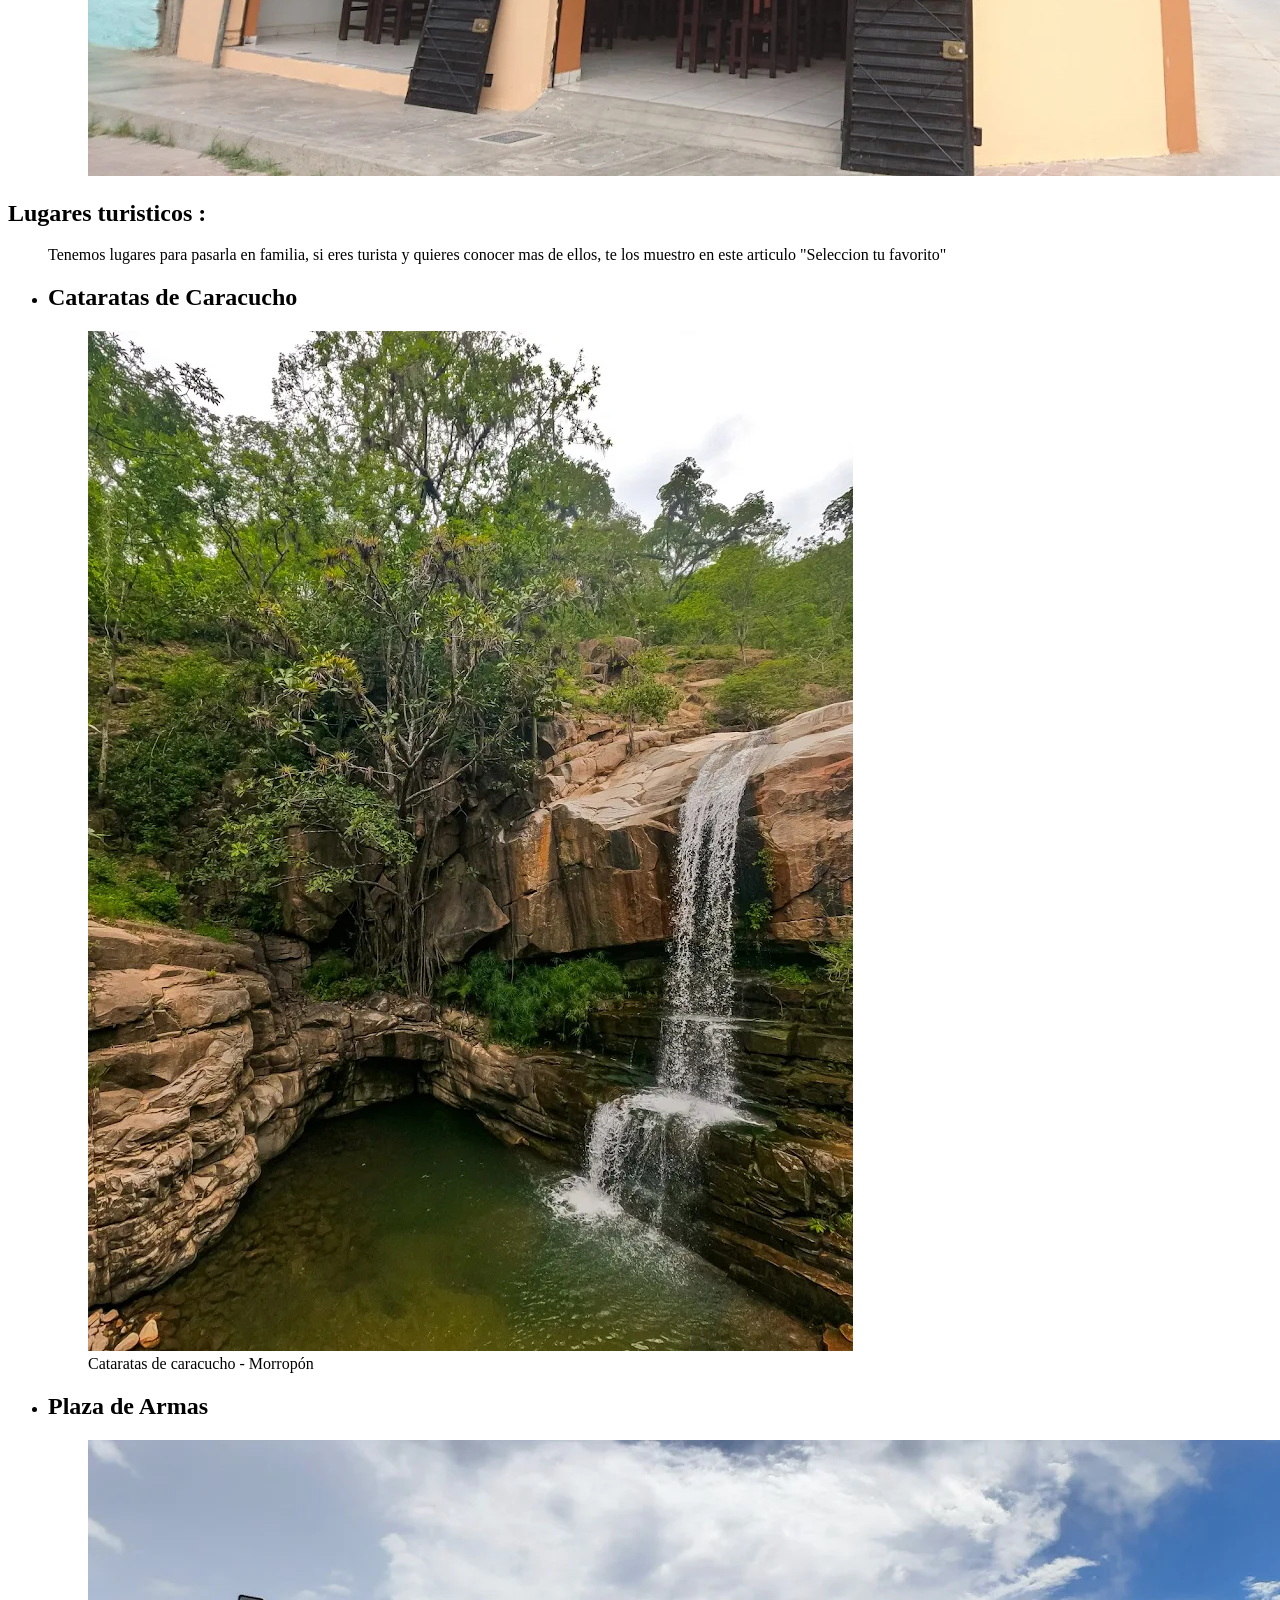
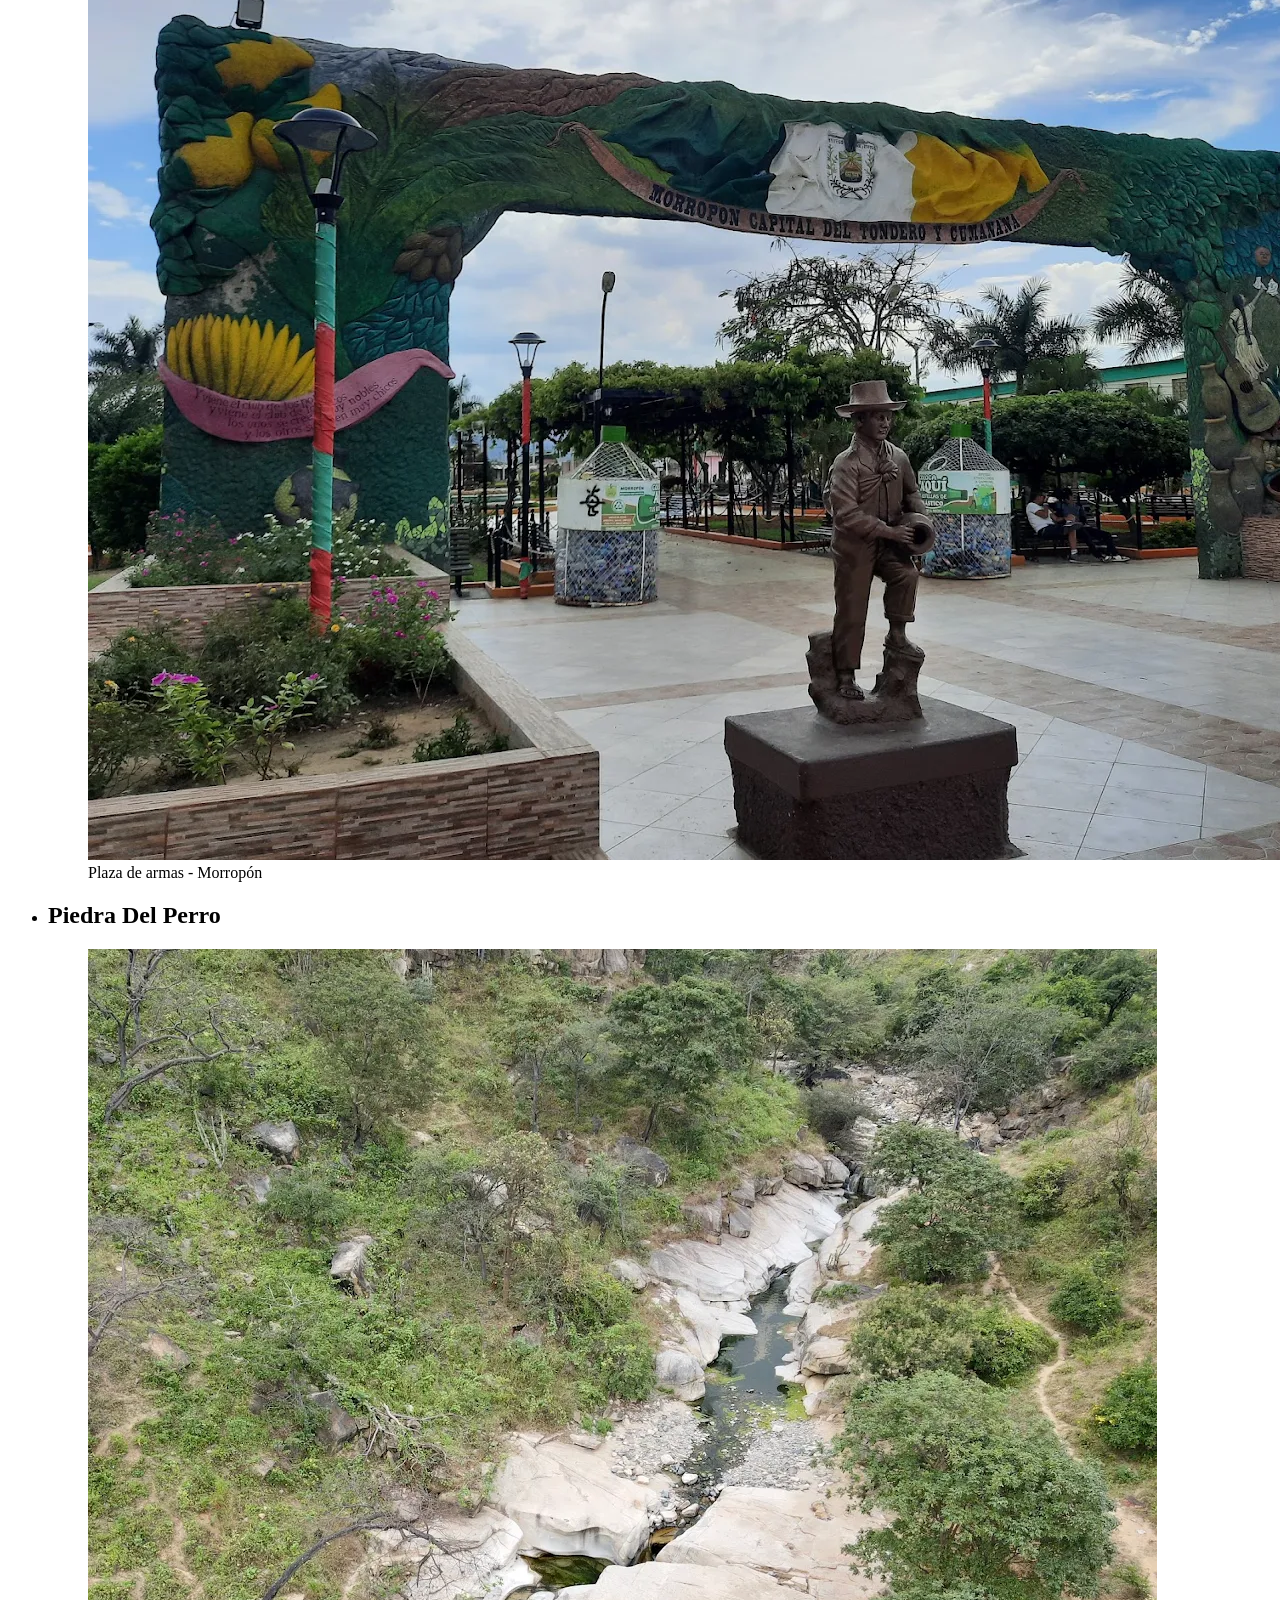
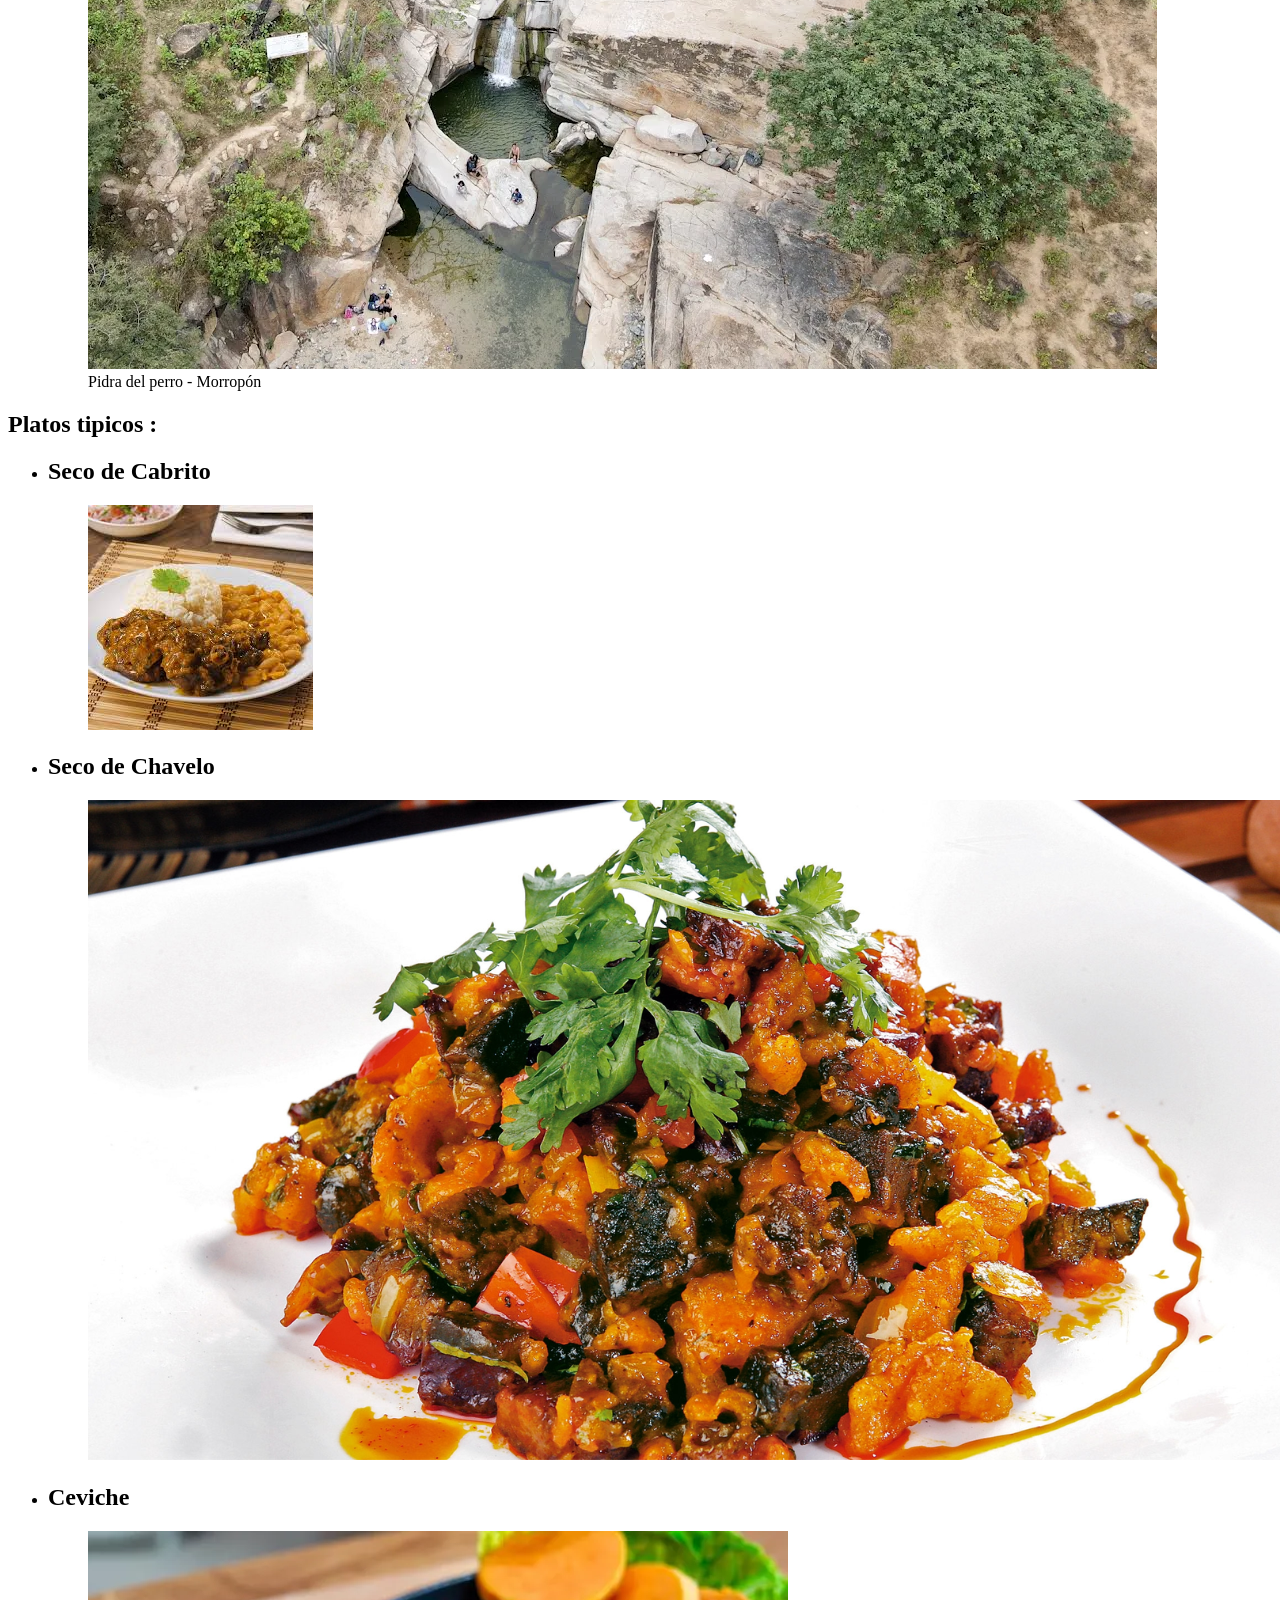
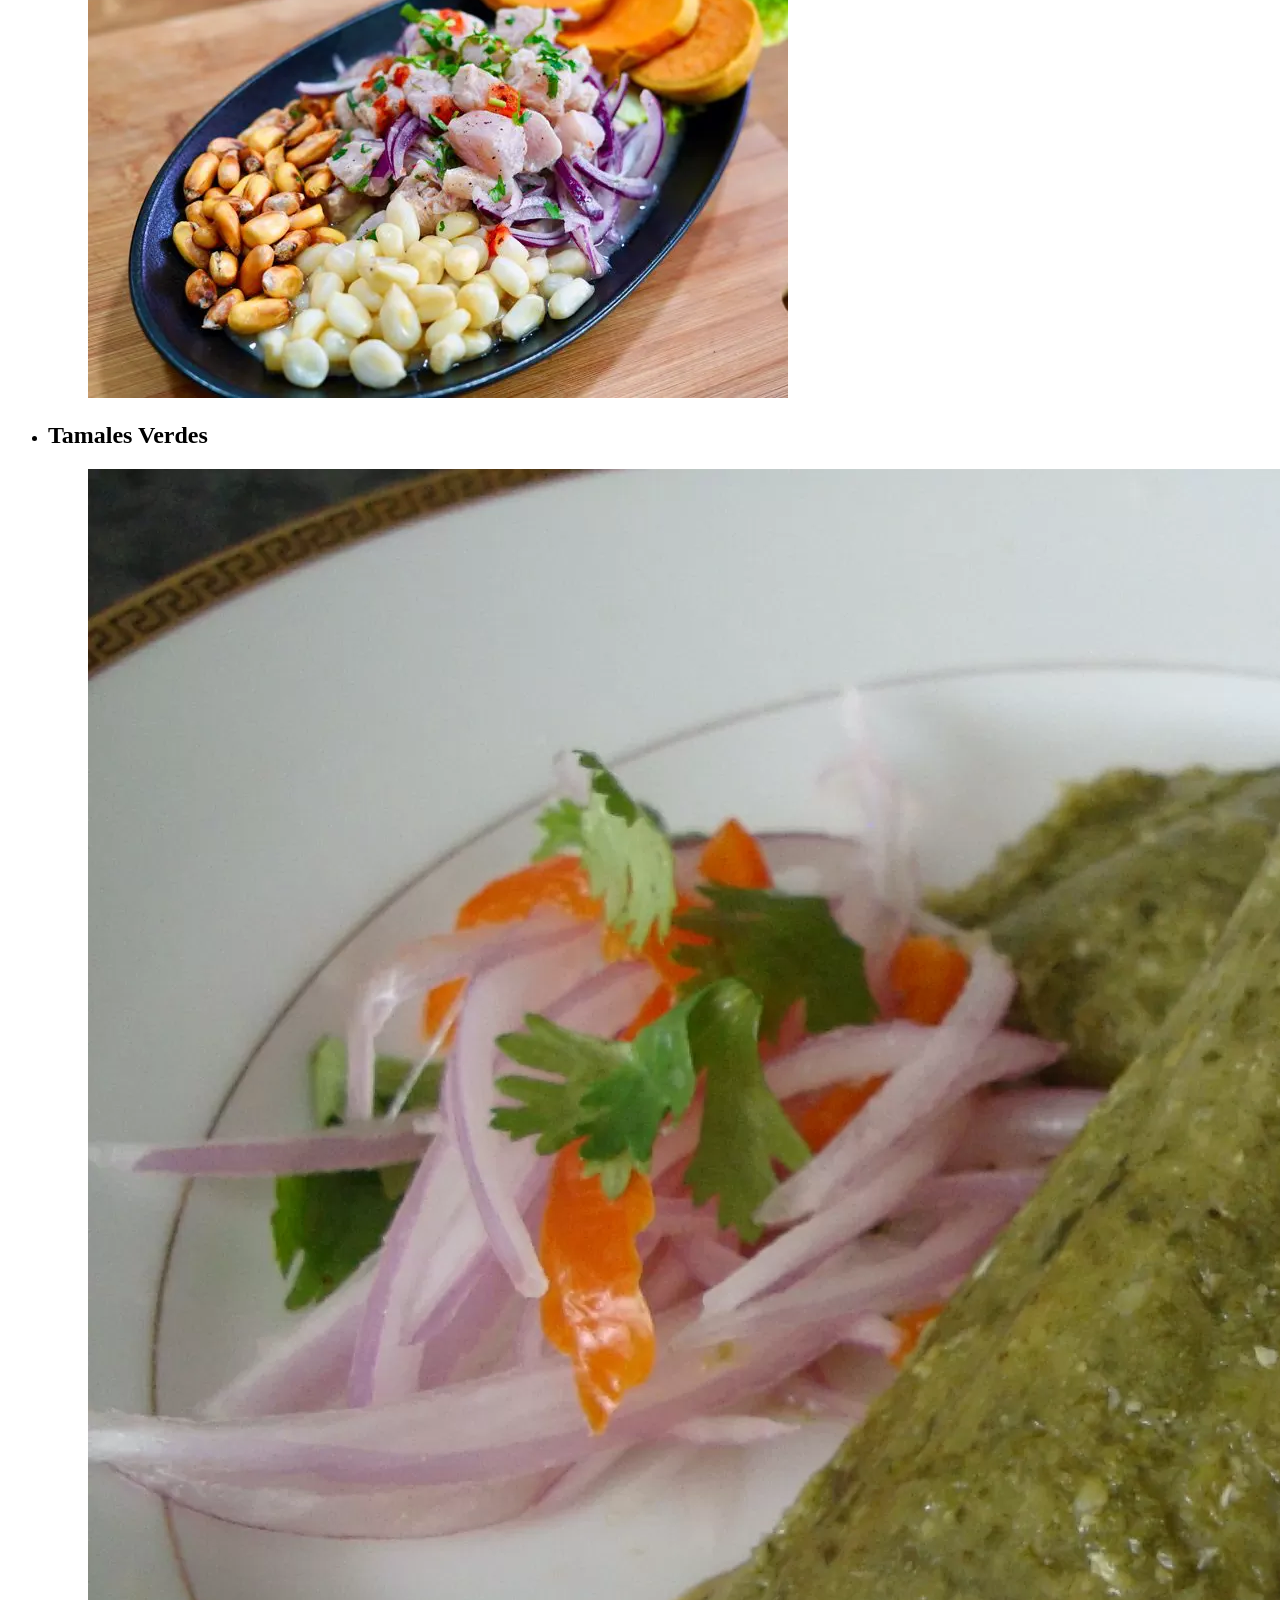
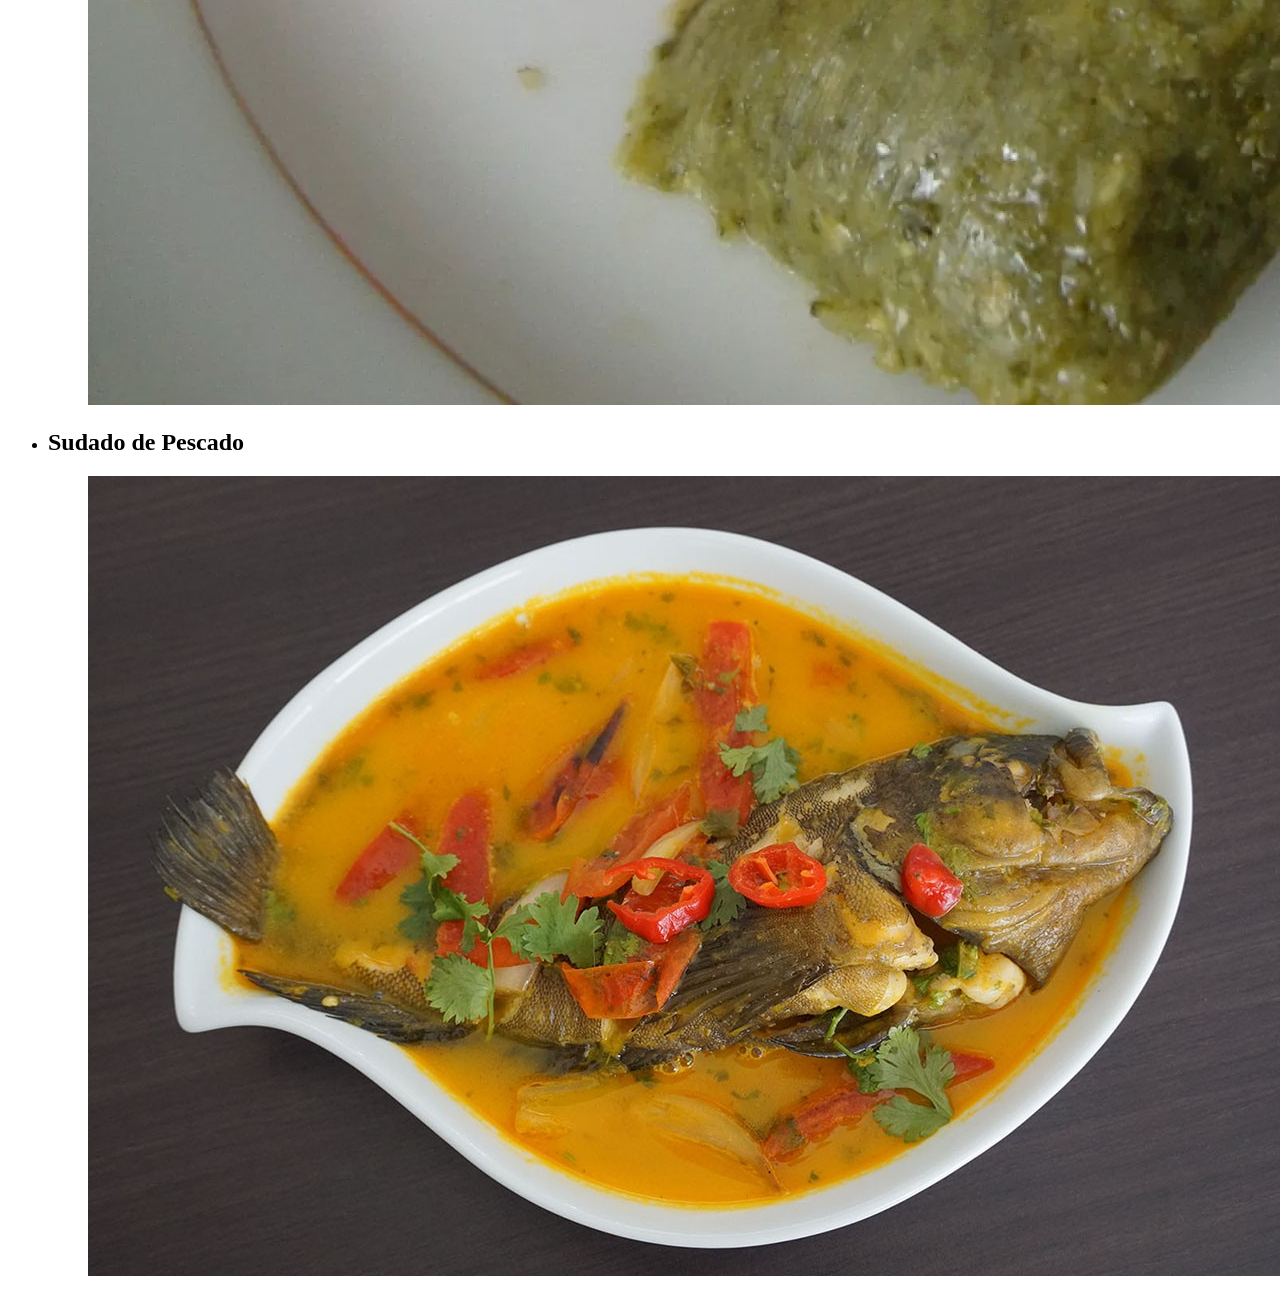
==== commit a6d00c34: "Agregue las imagenes que faltaban" ====
--- a/index.html
+++ b/index.html
@@ -42,7 +42,7 @@
     <div>
         <h1>PLAZA PRINCIPAL DE MORROPON</h1>
         <!--alt: descripcion de la imagen-->
-        <img src="img/plaza_morropon.jpg" alt="La nueva plaza de Morropón" title="Plaza de Armas de morropon" />
+        <img src="img/principal/plaza_morropon.jpg" alt="La nueva plaza de Morropón" title="Plaza de Armas de morropon" />
         <p>Esta es la plaza principal de Morropón</p>
         
         <a href="morropon.html" target="_blank">Plaza Morropon</a>
@@ -93,7 +93,7 @@
                     <article class="amistad">
                         <h2>Restaurant Y Polleria "La Amistad"</h2>
                     <figure>
-                        <img src="img/res_amistad.webp" alt="Restaurante amistad">
+                        <img src="img/restaurantes/res_amistad.webp" alt="Restaurante amistad">
                         <figcaption>
                             Restaurante la amistad - Imagen referencial 
                     
@@ -112,7 +112,7 @@
                     <article class="aura">
                         <h2>Restobar Café Bar "AURA"</h2>
                     <figure>
-                        <img >
+                        <img src="img/restaurantes/res_aura.jpg">
                         <figcaption>
                     
                         </figcaption>
@@ -129,7 +129,7 @@
                     <article class="caracol">
                         <h2>Restaurant Cevicheria "EL CARACOL"</h2>
                     <figure>
-                        <img src="img/res_caracol.webp">
+                        <img src="img/restaurantes/res_caracol.webp">
                         <figcaption>
                             
                         </figcaption>
@@ -146,7 +146,7 @@
                     <article>
                         <h2>Restaurante "Sánchez"</h2>
                     <figure>
-                        <img >
+                        <img src="img/restaurantes/res_sanchez.png">
                         <figcaption>
                     
                         </figcaption>
@@ -163,7 +163,7 @@
                     <article>
                         <h2>Cevichería "D'TOTO'S</h2>
                     <figure>
-                        <img src="img/res_totos.webp">
+                        <img src="img/restaurantes/res_totos.webp">
                         <figcaption>
                     
                         </figcaption>
@@ -180,7 +180,7 @@
                     <article>
                         <h2>Restaurante y Juguería Doña Tere</h2>
                     <figure>
-                        <img src="img/res_doñtere.webp">
+                        <img src="img/restaurantes/res_doñtere.webp">
                         <figcaption>
                     
                         </figcaption>
@@ -197,7 +197,7 @@
                     <article>
                         <h2>Brasa Morropana: Restaurant - Pollería</h2>
                     <figure>
-                        <img src="img/res_brasa.jpg">
+                        <img src="img/restaurantes/res_brasa.jpg">
                         <figcaption>
                     
                         </figcaption>
@@ -214,7 +214,7 @@
                     <article>
                         <h2>Restaurante RICOLAY</h2>
                     <figure>
-                        <img >
+                        <img src="img/restaurantes/ricolay.jpg">
                         <figcaption>
                     
                         </figcaption>
@@ -231,7 +231,7 @@
                     <article>
                         <h2>Rest. El encanto de la selva y su Norteño & Zarpazo</h2>
                     <figure>
-                        <img >
+                        <img src="img/restaurantes/encanto_selva.jpg">
                         <figcaption>
                     
                         </figcaption>
@@ -248,7 +248,7 @@
                     <article>
                         <h2>La Cuchara Norteña</h2>
                     <figure>
-                        <img src="img/res_cuchnorteña.webp">
+                        <img src="img/restaurantes/res_cuchnorteña.webp">
                         <figcaption>
                     
                         </figcaption>
@@ -278,9 +278,9 @@
                     <article>
                         <h2>Cataratas de Caracucho</h2>
                     <figure>
-                        <img >
-                        <figcaption>
-                    
+                        <img src="img/lugares/cataratas_caracucho.webp">
+                        <figcaption>
+                            Cataratas de caracucho - Morropón
                         </figcaption>
                     </figure>
                     <p>
@@ -295,26 +295,26 @@
                     <article>
                         <h2>Plaza de Armas</h2>
                     <figure>
-                        <img >
-                        <figcaption>
-                    
-                        </figcaption>
-                    </figure>
-                    <p>
-
-                    </p>
-
-                    </article>
-                    
-                </li>
-
-                 <li>
-                    <article>
-                        <h2>Piedra Del Toro</h2>
-                    <figure>
-                        <img >
-                        <figcaption>
-                    
+                        <img src="img/lugares/plaza_armas.webp">
+                        <figcaption>
+                            Plaza de armas - Morropón
+                        </figcaption>
+                    </figure>
+                    <p>
+
+                    </p>
+
+                    </article>
+                    
+                </li>
+
+                 <li>
+                    <article>
+                        <h2>Piedra Del Perro</h2>
+                    <figure>
+                        <img src="img/lugares/piedra_perro.webp">
+                        <figcaption>
+                            Pidra del perro - Morropón
                         </figcaption>
                     </figure>
                     <p>
@@ -335,17 +335,66 @@
             <ul>
                 <li>
                     <article>
-                        <h2></h2>
+                        <h2>Seco de Cabrito</h2>
                         <figure>
-                            <img >
+                            <img src="img/platos/seco_cabrito.jpg">
                             <figcaption>
 
                             </figcaption>
                         </figure>
                         <!--Lo voy a utilizar para mas informacion-->
-                        <footer>
-                            <a>Ver mas...</a>
-                        </footer>
+                    </article>
+                </li>
+
+                <li>
+                    <article>
+                        <h2>Seco de Chavelo</h2>
+                        <figure>
+                            <img src="img/platos/seco_chabelo.png">
+                            <figcaption>
+
+                            </figcaption>
+                        </figure>
+                        <!--Lo voy a utilizar para mas informacion-->
+                    </article>
+                </li>
+
+                <li>
+                    <article>
+                        <h2>Ceviche</h2>
+                        <figure>
+                            <img src="img/platos/Ceviche.webp">
+                            <figcaption>
+
+                            </figcaption>
+                        </figure>
+                        <!--Lo voy a utilizar para mas informacion-->
+                    </article>
+                </li>
+
+                <li>
+                    <article>
+                        <h2>Tamales Verdes</h2>
+                        <figure>
+                            <img src="img/platos/tamalitos_verdes.webp">
+                            <figcaption>
+
+                            </figcaption>
+                        </figure>
+                        <!--Lo voy a utilizar para mas informacion-->
+                    </article>
+                </li>
+
+                <li>
+                    <article>
+                        <h2>Sudado de Pescado</h2>
+                        <figure>
+                            <img src="img/platos/sudado_pescado.jpg">
+                            <figcaption>
+
+                            </figcaption>
+                        </figure>
+                        <!--Lo voy a utilizar para mas informacion-->
                     </article>
                 </li>
             </ul>
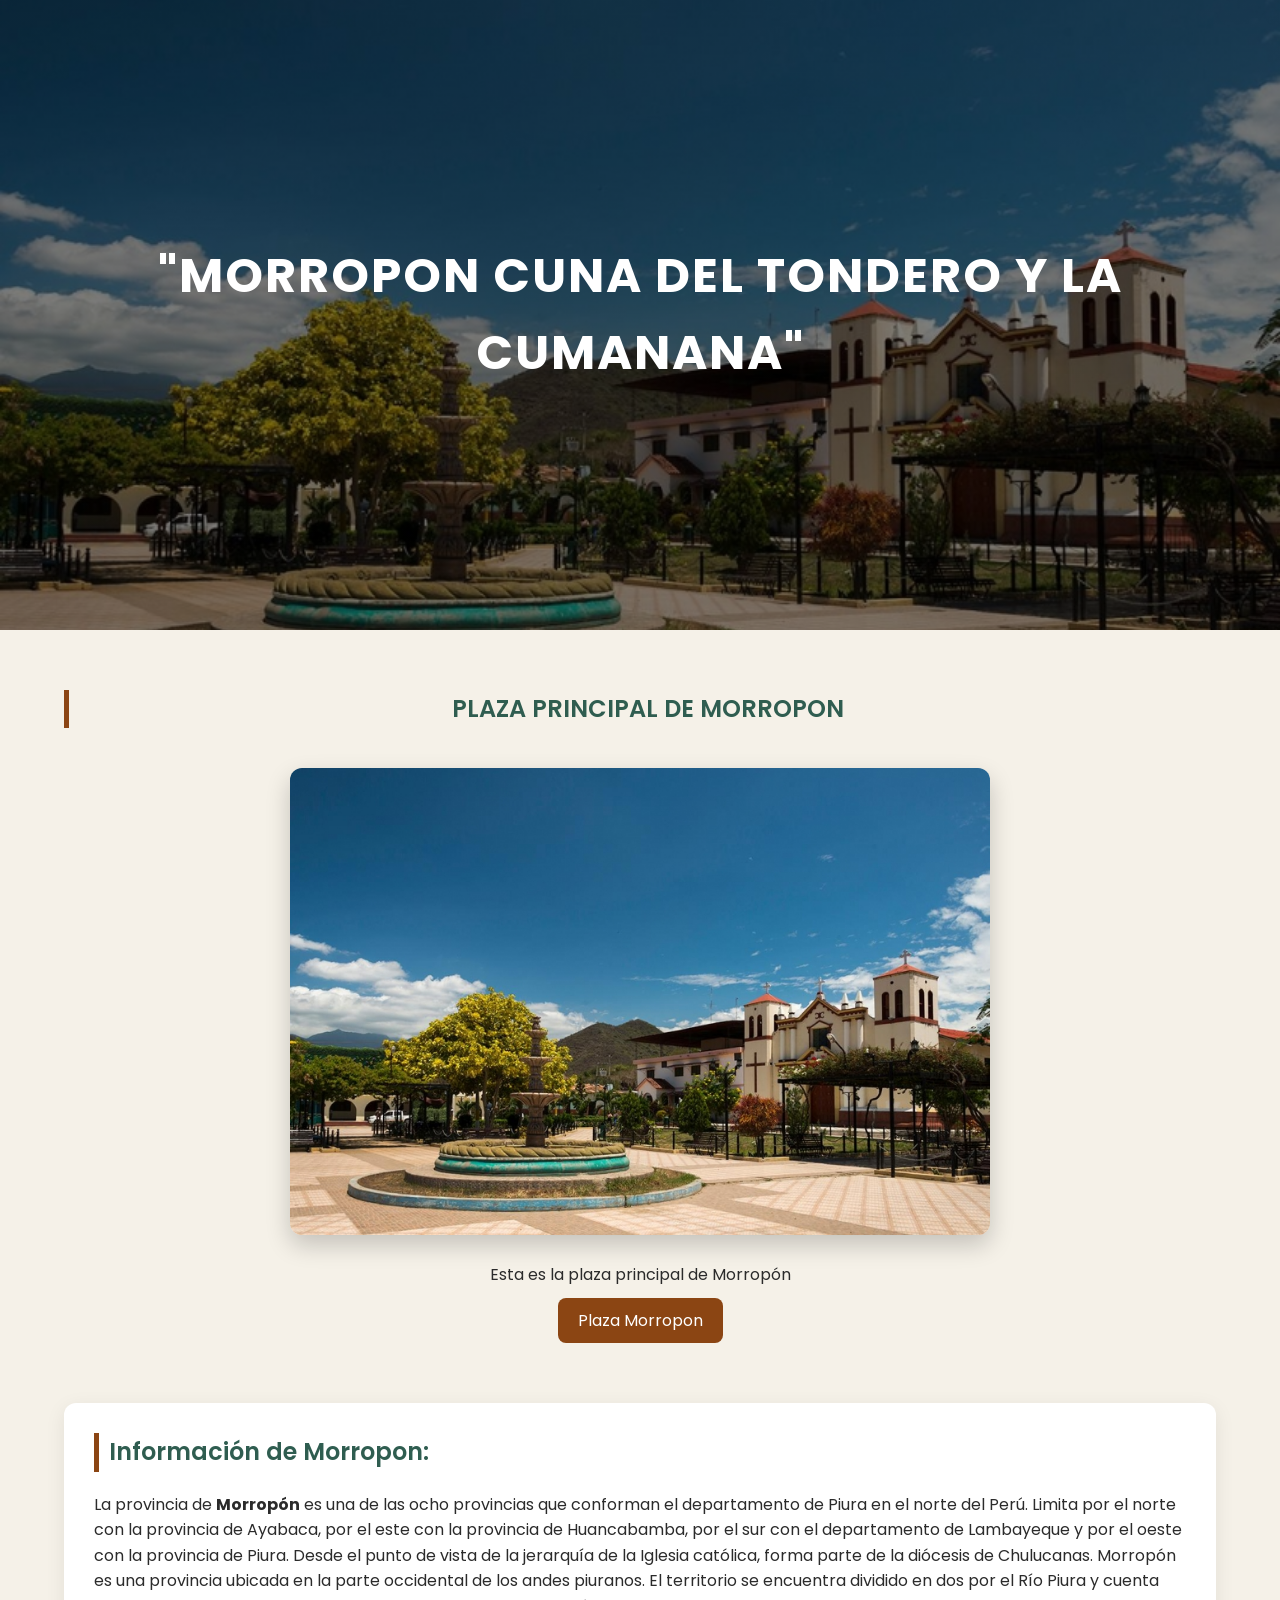
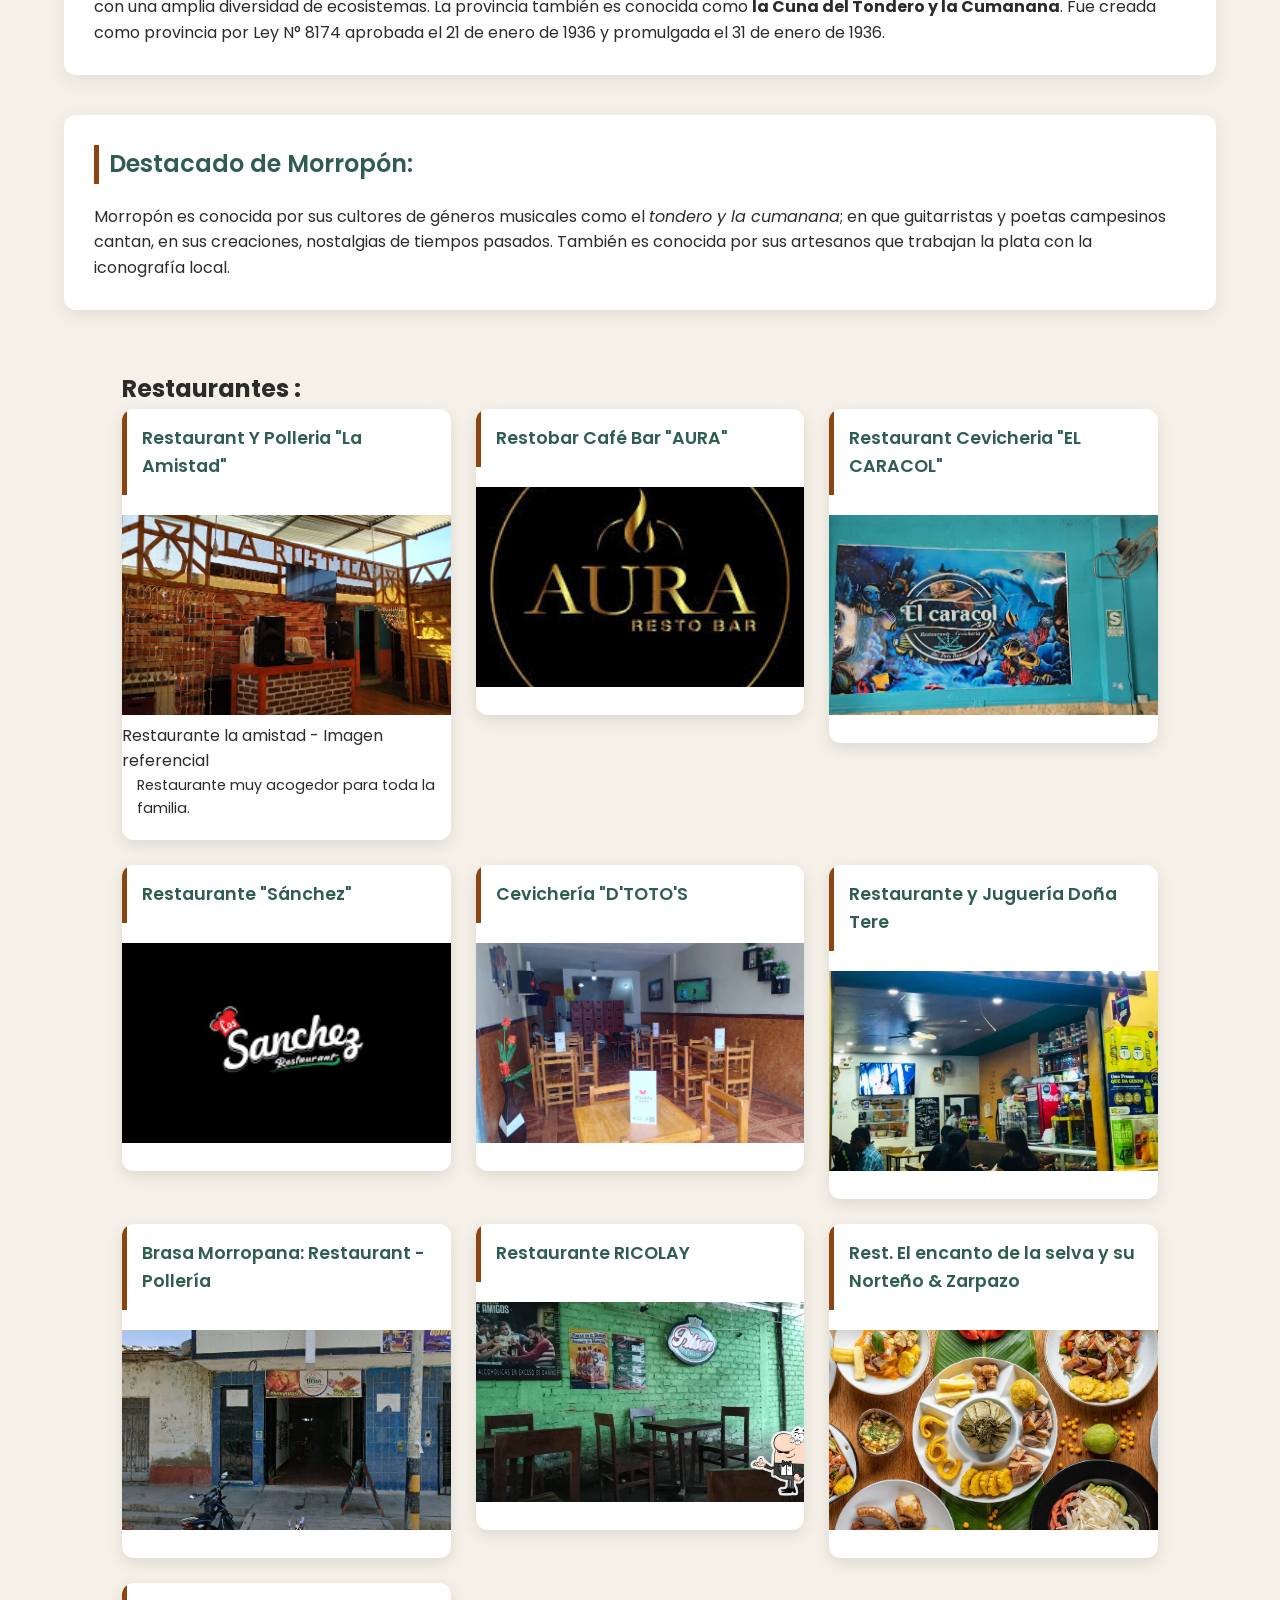
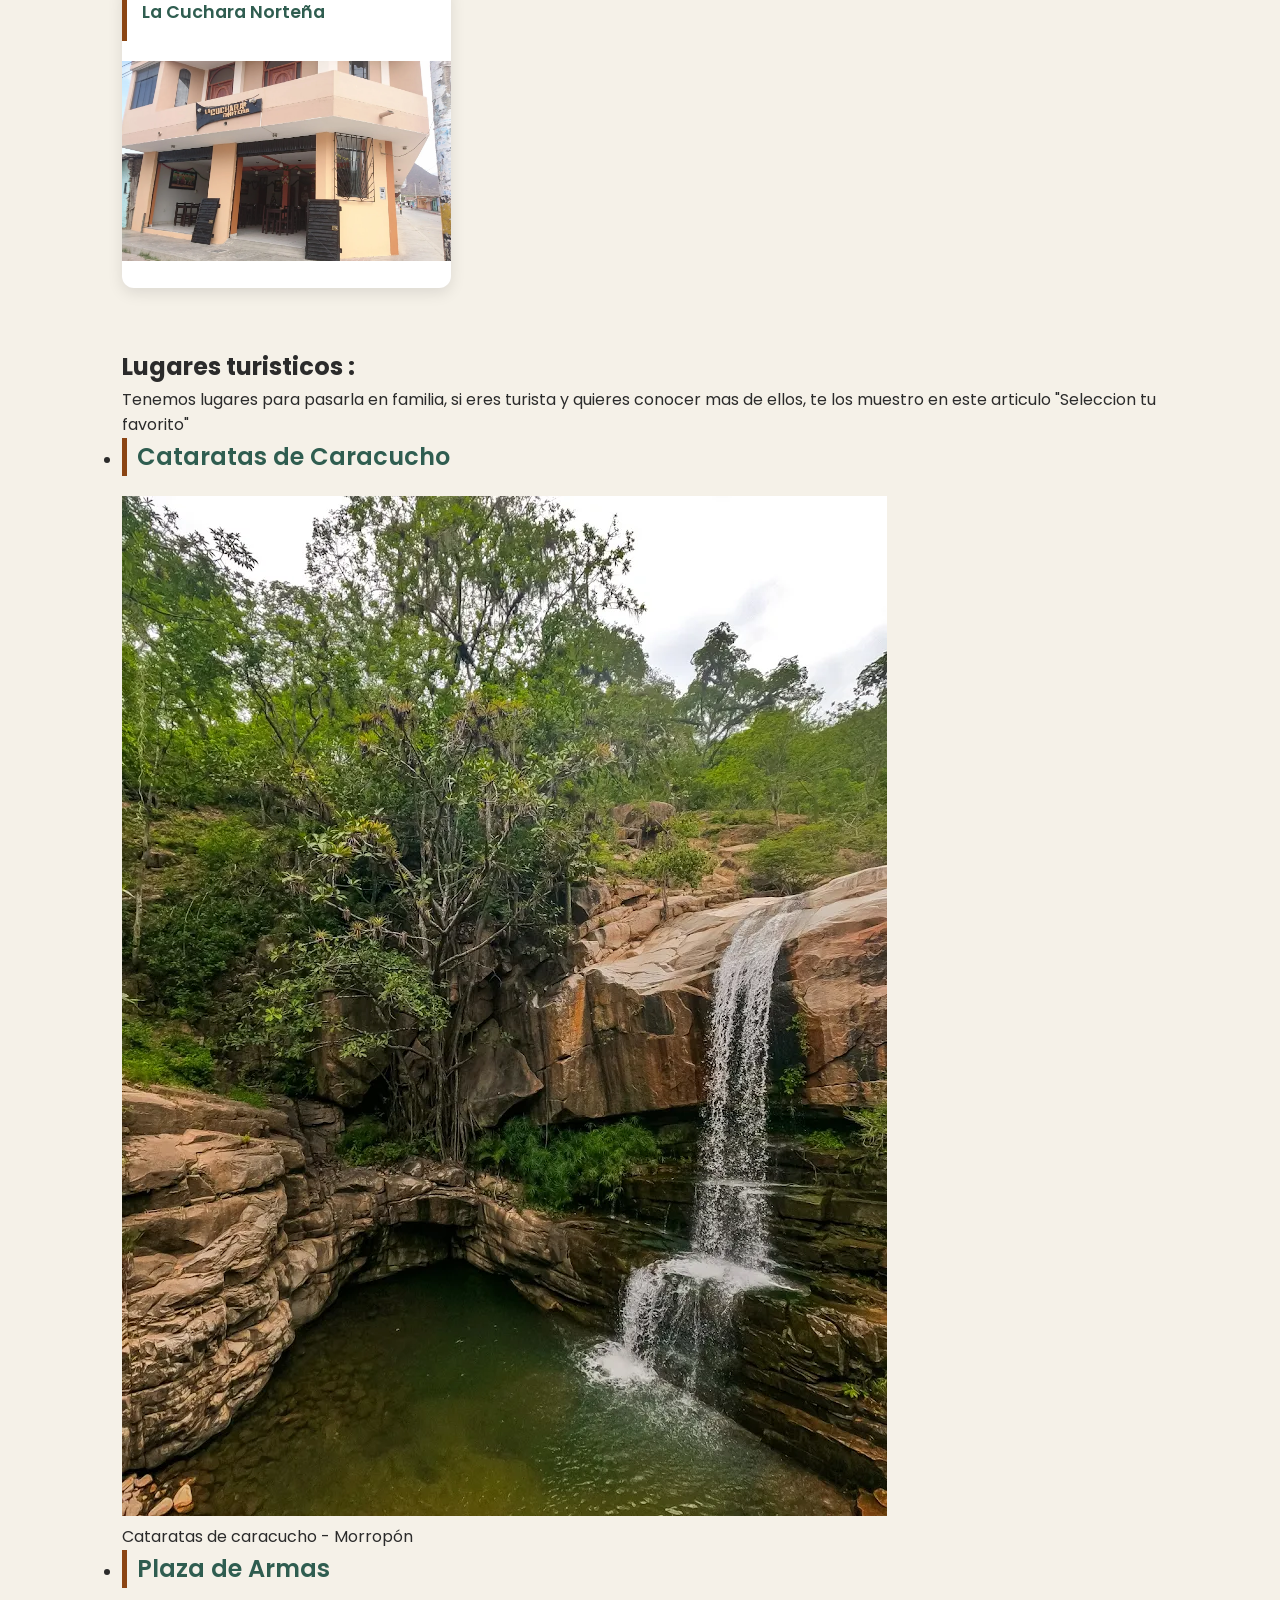
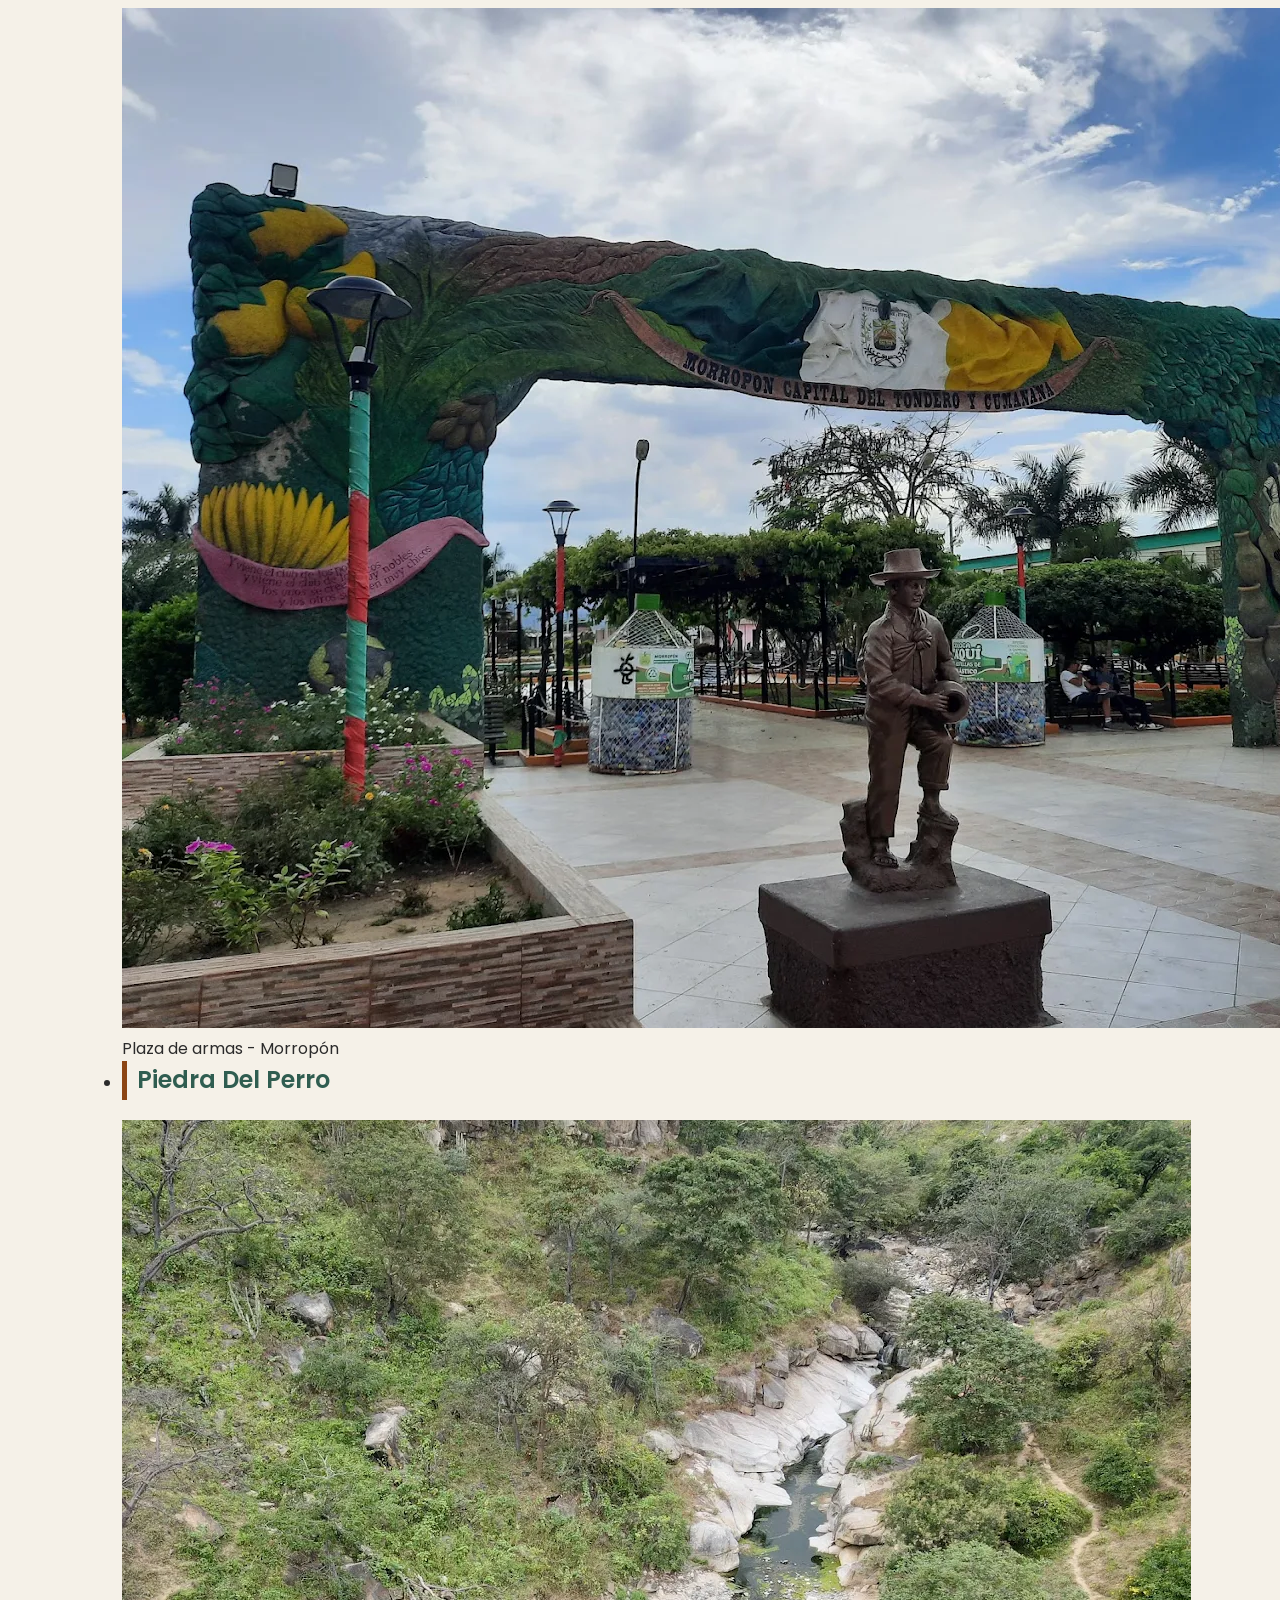
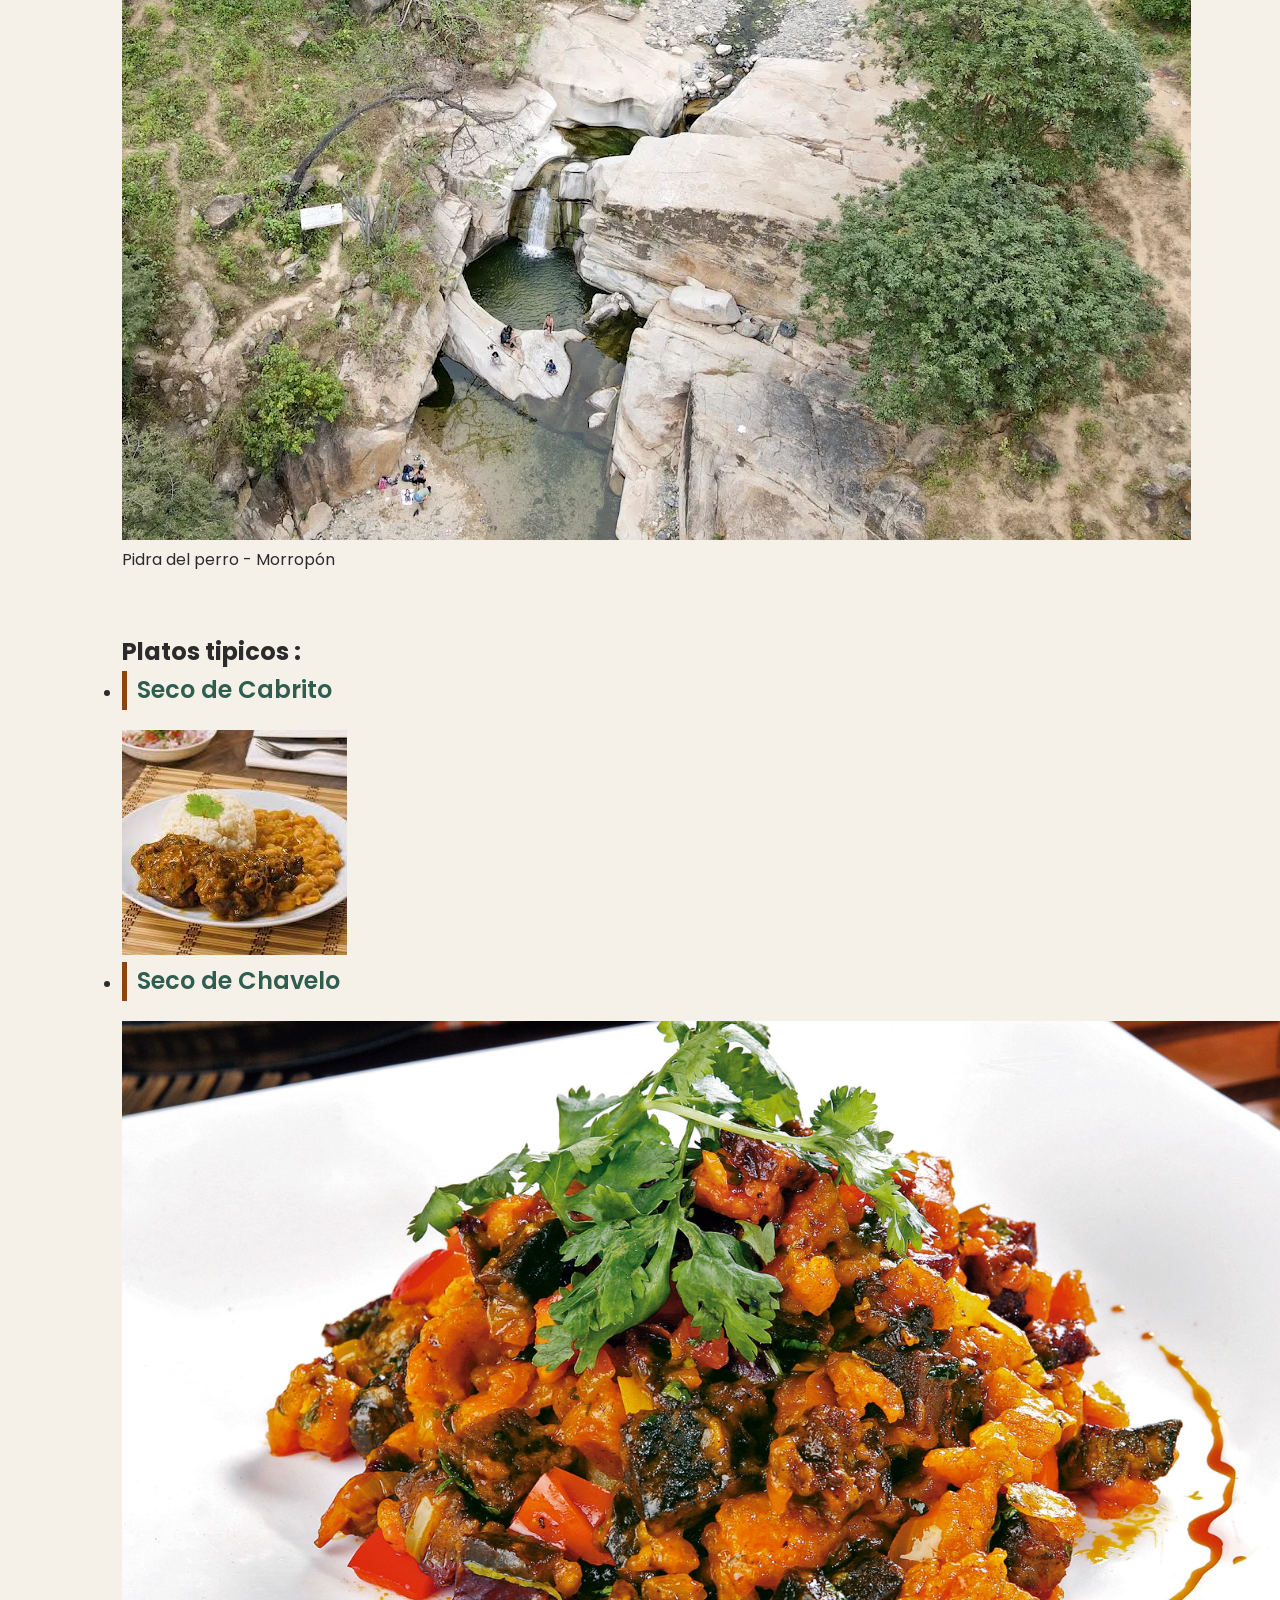
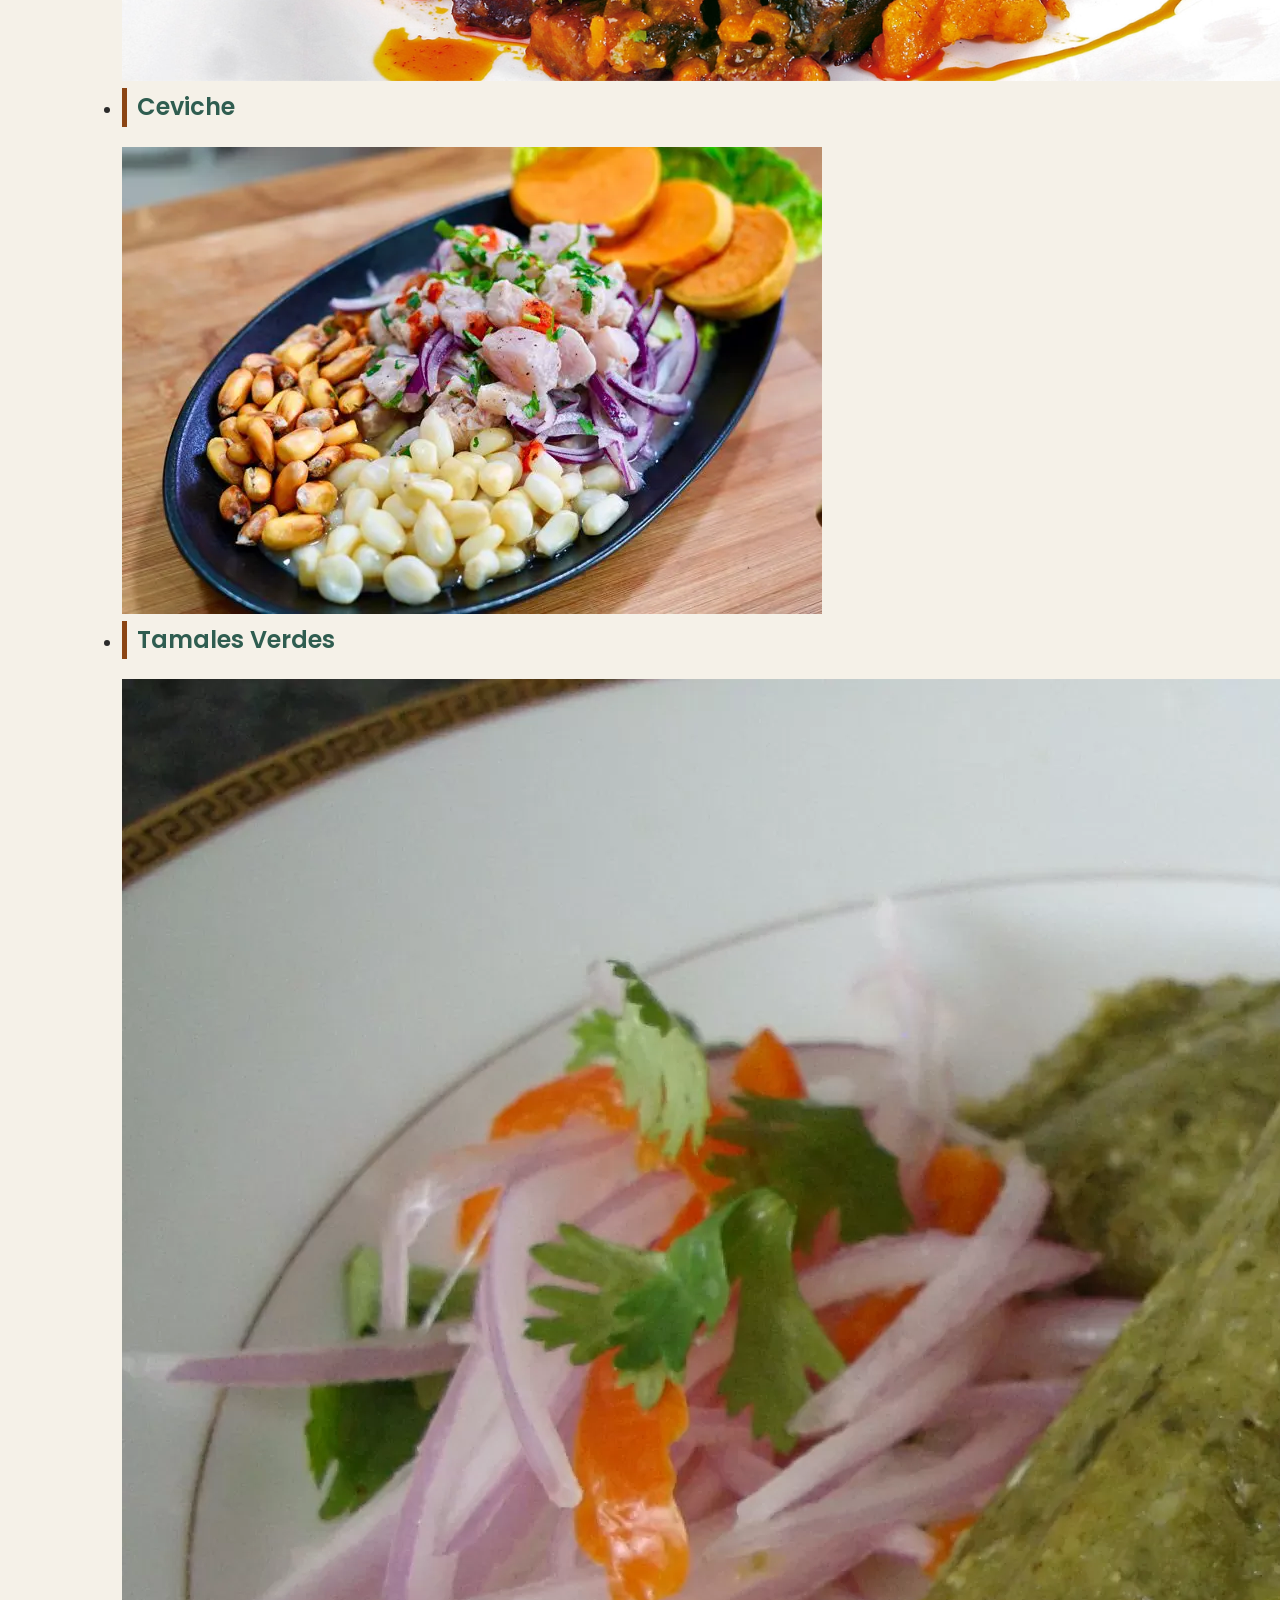
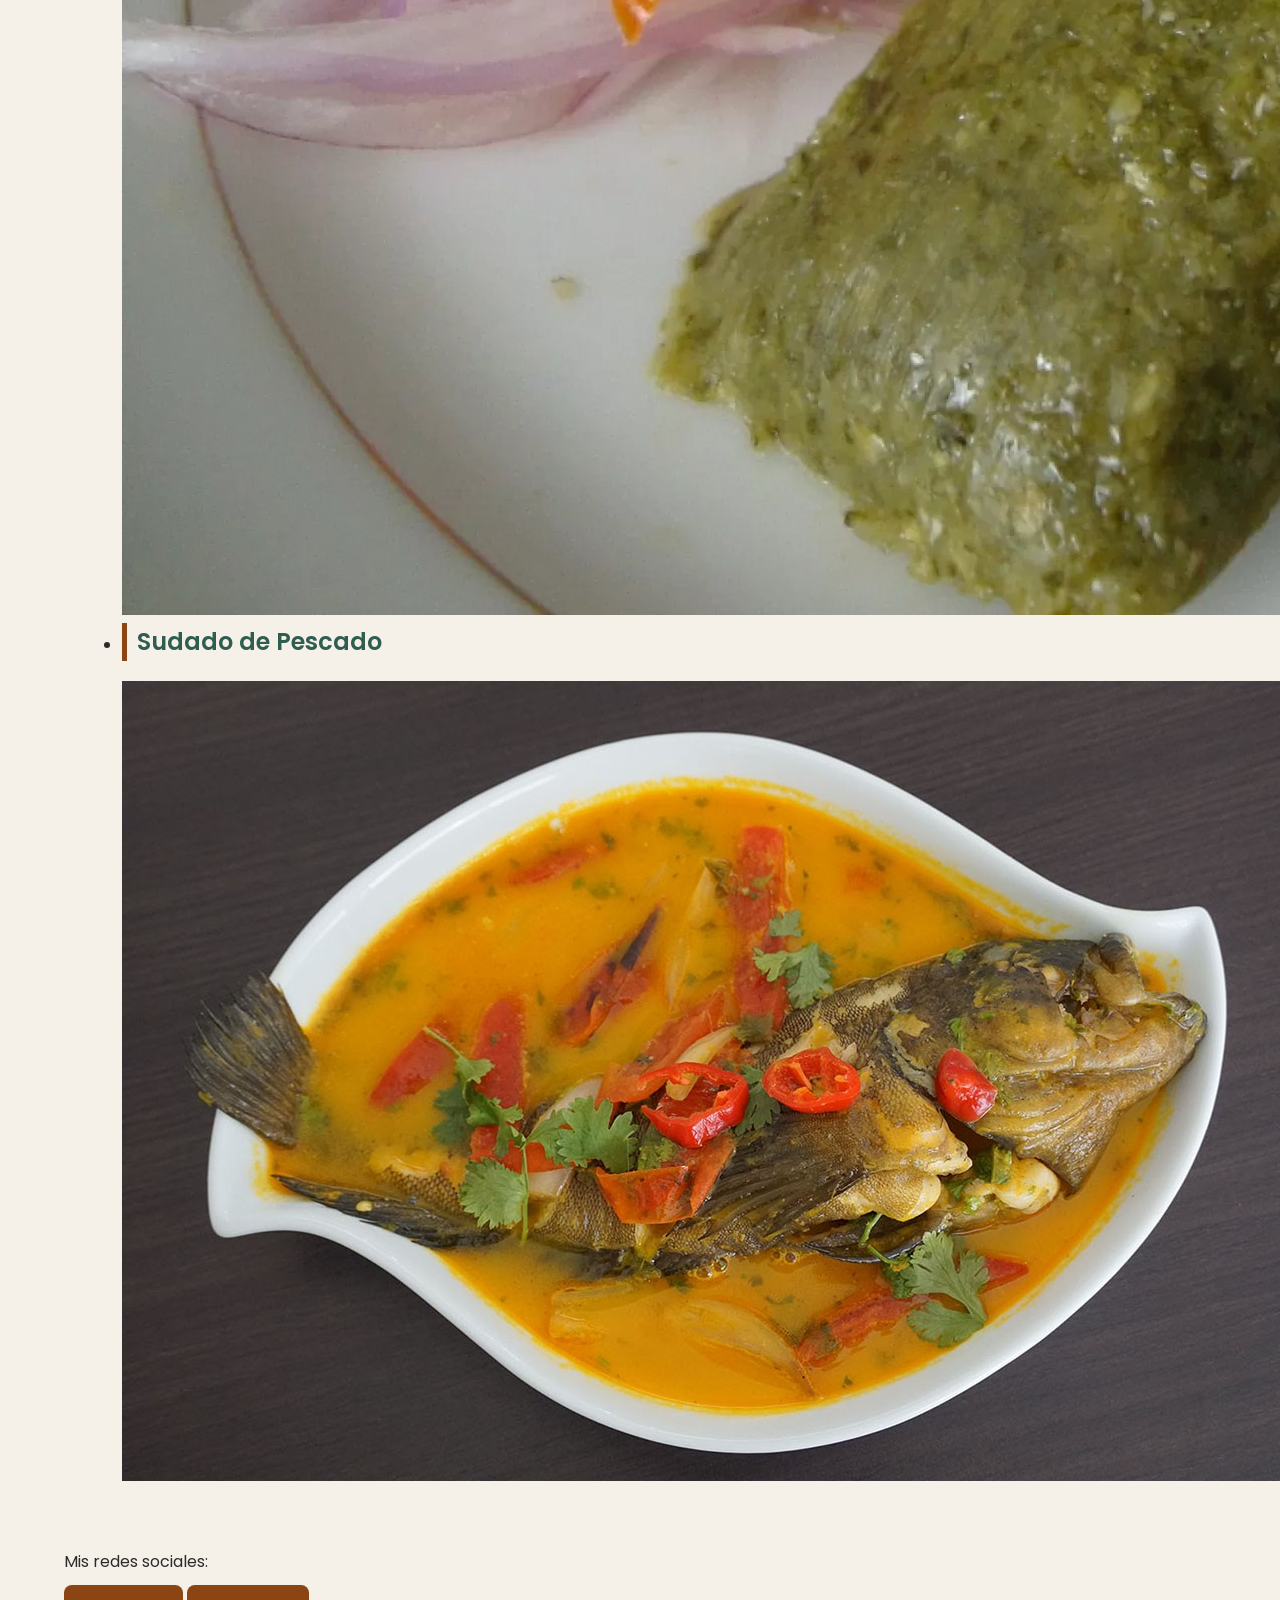
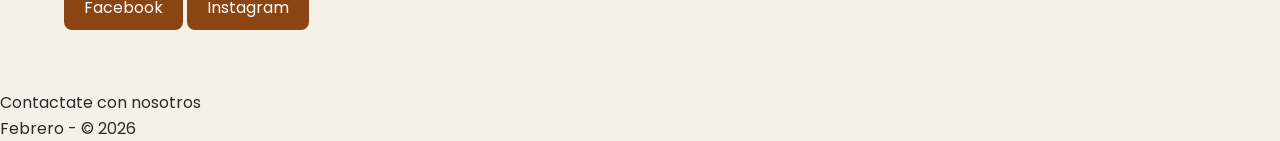
==== commit 797ae360: "Estilos por determinar y por terminar, solo se le agrego estilos por ahora" ====
--- a/index.html
+++ b/index.html
@@ -11,41 +11,39 @@
     <meta name="theme-color" content="blue">
     <!--Cuando ingrese a la pagina automaticamente se redirige a otra-->
     <!-- <meta http-equiv="refresh" content="5;url=https://github.com/Anzen89/blog_per" > -->
-     <meta name="title" content="Morropón Cuna del Tondero y Cumanana" >
-     <meta name="descripcion" content="Pagina oficial de Morropón, encontrarás lugares turisticos, restaurant es y más.">
+    <meta name="title" content="Morropón Cuna del Tondero y Cumanana" >
+    <meta name="descripcion" content="Pagina oficial de Morropón, encontrarás lugares turisticos, restaurant es y más.">
      <!--Referencia si se publica en red social para mostrar la imagen - utilizar open graph-->
      <!-- <link rel="image_src" href="https://dominio.com/image.png"> -->
 
      <!--Con que se esta generando esta pagina-->
-      <meta name="generator" content="VSCode">
+    <meta name="generator" content="VSCode">
       <!--No se esta mostrando en google y tampoco google entra a ver el contenido-->
-      <meta name="robots" content="noindex, nofollow">
+    <meta name="robots" content="noindex, nofollow">
       <!--No traduce la pagina automaticamente-->
-      <meta name="google" content="notranslate">
+    <meta name="google" content="notranslate">
       <!--No muestra el minibuscador de googles-->
-      <meta name="google" content="nosidelinkssearchbox">
+    <meta name="google" content="nosidelinkssearchbox">
         <!--link etiqueta para traer datos externos a la pagina-->
-      <link rel="stylesheet" href="">
-
+    <link rel="stylesheet" href="styles.css">
+    <link href="https://fonts.googleapis.com/css2?family=Poppins:wght@300;400;600;700&display=swap" rel="stylesheet">
 
 </head>
 <body>
-    <header>
+    <header class="titulo_principal">
         <!--Encabezado de la pagina - Titulo y logo-->
-    
+    <h1>"MORROPON CUNA DEL TONDERO Y LA CUMANANA"</h1>
     </header>
 
     <!--Contenido de Informacion-->
-    <section>
-
-    
+    <section class="portada_principal">
     <div>
-        <h1>PLAZA PRINCIPAL DE MORROPON</h1>
+        <h2>PLAZA PRINCIPAL DE MORROPON</h2>
         <!--alt: descripcion de la imagen-->
         <img src="img/principal/plaza_morropon.jpg" alt="La nueva plaza de Morropón" title="Plaza de Armas de morropon" />
         <p>Esta es la plaza principal de Morropón</p>
         
-        <a href="morropon.html" target="_blank">Plaza Morropon</a>
+        <a href="img/principal/plaza_morropon.jpg" target="_blank" download="plaza_morropon">Plaza Morropon</a>
     </div>
 
     <!--El menu es para las acciones, ya sean botones o otro tipo de acciones-->
@@ -60,29 +58,28 @@
     <main>
 
     <div class="informacion">
-        <h1 id="info">Información de Morropon: </h1>
+        <h2 id="info">Información de Morropon: </h2>
         <!--Lo estoy utilizando porque muestra el texto como una cita -->
         <blockquote>
-            La provincia de Morropón es una de las ocho provincias que conforman el departamento de Piura en el norte del Perú. 
+            La provincia de <strong>Morropón</strong> es una de las ocho provincias que conforman el departamento de Piura en el norte del Perú. 
             Limita por el norte con la provincia de Ayabaca, por el este con la provincia de Huancabamba, por el sur con el departamento de Lambayeque y por el oeste con la provincia de Piura.
             Desde el punto de vista de la jerarquía de la Iglesia católica, forma parte de la diócesis de Chulucanas.
             Morropón es una provincia ubicada en la parte occidental de los andes piuranos. 
             El territorio se encuentra dividido en dos por el Río Piura y cuenta con una amplia diversidad de ecosistemas. 
-            La provincia también es conocida como la Cuna del Tondero y la Cumanana. Fue creada como provincia por Ley N° 8174 aprobada el 21 de enero de 1936 y promulgada el 31 de enero de 1936.
+            La provincia también es conocida como <strong>la Cuna del Tondero y la Cumanana</strong>. Fue creada como provincia por Ley N° 8174 aprobada el 21 de enero de 1936 y promulgada el 31 de enero de 1936.
         </blockquote>
     </div>
 
     <div class="destacado">
-        <h1>Destacado de Morropón: </h1>
+        <h2>Destacado de Morropón: </h2>
         <blockquote>
-            Morropón es conocida por sus cultores de géneros musicales como el tondero y la cumanana;
+            Morropón es conocida por sus cultores de géneros musicales como el <em>tondero y la cumanana</em>;
             en que guitarristas y poetas campesinos cantan, en sus creaciones, nostalgias de tiempos pasados. 
             También es conocida por sus artesanos que trabajan la plata con la iconografía local.
 
         </blockquote>
     </div>
 
-    <div class="restaurant">
         <section class="restaurantes ">
 
             <h1>Restaurantes :</h1>
@@ -263,9 +260,7 @@
           
             </ul>
        </section> 
-    </div>
-
-    <div class="lugares">
+
         <section class="lugares_turisticos">
             <h1>Lugares turisticos : </h1>
             <blockquote>
@@ -327,9 +322,8 @@
         </ul>
 
         </section>
-    </div>
-
-    <div class="platos">
+
+
         <section class="platos_tipicos">
             <h1>Platos tipicos :</h1>
             <ul>
@@ -401,13 +395,16 @@
 
         </section>
         
-        
-
-    </div>
      </main>
 
      <footer>
-
+        <section>
+            <p>Mis redes sociales: </p>
+            <a>Facebook</a>
+            <a>Instagram</a>
+        </section>
+        <p>Contactate con nosotros</p>
+        <p>Febrero - © 2026</p>
      </footer>
 </body>
 </html> 
--- a/styles.css
+++ b/styles.css
@@ -0,0 +1,132 @@
+/* RESET */
+*{
+    margin:0;
+    padding:0;
+    box-sizing:border-box;
+}
+
+/* FUENTE GENERAL */
+body{
+    font-family: 'Poppins', sans-serif;
+    background-color:#F5F1E8;
+    color:#2B2B2B;
+    line-height:1.6;
+}
+
+/* HEADER */
+.titulo_principal{
+    background: linear-gradient(rgba(0,0,0,0.5), rgba(0,0,0,0.5)),
+    url("img/principal/plaza_morropon.jpg");
+    background-size:cover;
+    background-position:center;
+    height:70vh;
+    display:flex;
+    align-items:center;
+    justify-content:center;
+    text-align:center;
+    color:white;
+}
+
+.titulo_principal h1{
+    font-size:3rem;
+    font-weight:700;
+    letter-spacing:2px;
+}
+
+/* SECCIONES */
+section, main{
+    width:90%;
+    max-width:1200px;
+    margin:60px auto;
+}
+
+/* TITULOS */
+h2{
+    color:#2F5D50;
+    margin-bottom:20px;
+    font-weight:600;
+    border-left:5px solid #8B4513;
+    padding-left:10px;
+}
+
+/* PORTADA */
+.portada_principal div{
+    text-align:center;
+}
+
+.portada_principal img{
+    width:100%;
+    max-width:700px;
+    border-radius:12px;
+    box-shadow:0 10px 25px rgba(0,0,0,0.2);
+    margin:20px 0;
+}
+
+/* INFORMACION Y DESTACADO */
+.informacion, .destacado{
+    background:white;
+    padding:30px;
+    border-radius:12px;
+    box-shadow:0 5px 20px rgba(0,0,0,0.08);
+    margin-bottom:40px;
+}
+
+/* RESTAURANTES */
+.restaurantes ul{
+    display:grid;
+    grid-template-columns: repeat(auto-fit, minmax(250px, 1fr));
+    gap:25px;
+    list-style:none;
+}
+
+.restaurantes article{
+    background:white;
+    border-radius:12px;
+    overflow:hidden;
+    box-shadow:0 5px 15px rgba(0,0,0,0.1);
+    transition:0.3s ease;
+}
+
+.restaurantes article:hover{
+    transform:translateY(-5px);
+    box-shadow:0 15px 25px rgba(0,0,0,0.15);
+}
+
+.restaurantes img{
+    width:100%;
+    height:200px;
+    object-fit:cover;
+}
+
+.restaurantes h2{
+    font-size:1.1rem;
+    padding:15px;
+}
+
+.restaurantes p{
+    padding:0 15px 20px;
+    font-size:0.9rem;
+}
+
+/* BOTONES */
+a{
+    display:inline-block;
+    margin-top:10px;
+    padding:10px 20px;
+    background:#8B4513;
+    color:white;
+    text-decoration:none;
+    border-radius:8px;
+    transition:0.3s;
+}
+
+a:hover{
+    background:#2F5D50;
+}
+
+/* RESPONSIVE */
+@media(max-width:768px){
+    .titulo_principal h1{
+        font-size:2rem;
+    }
+}
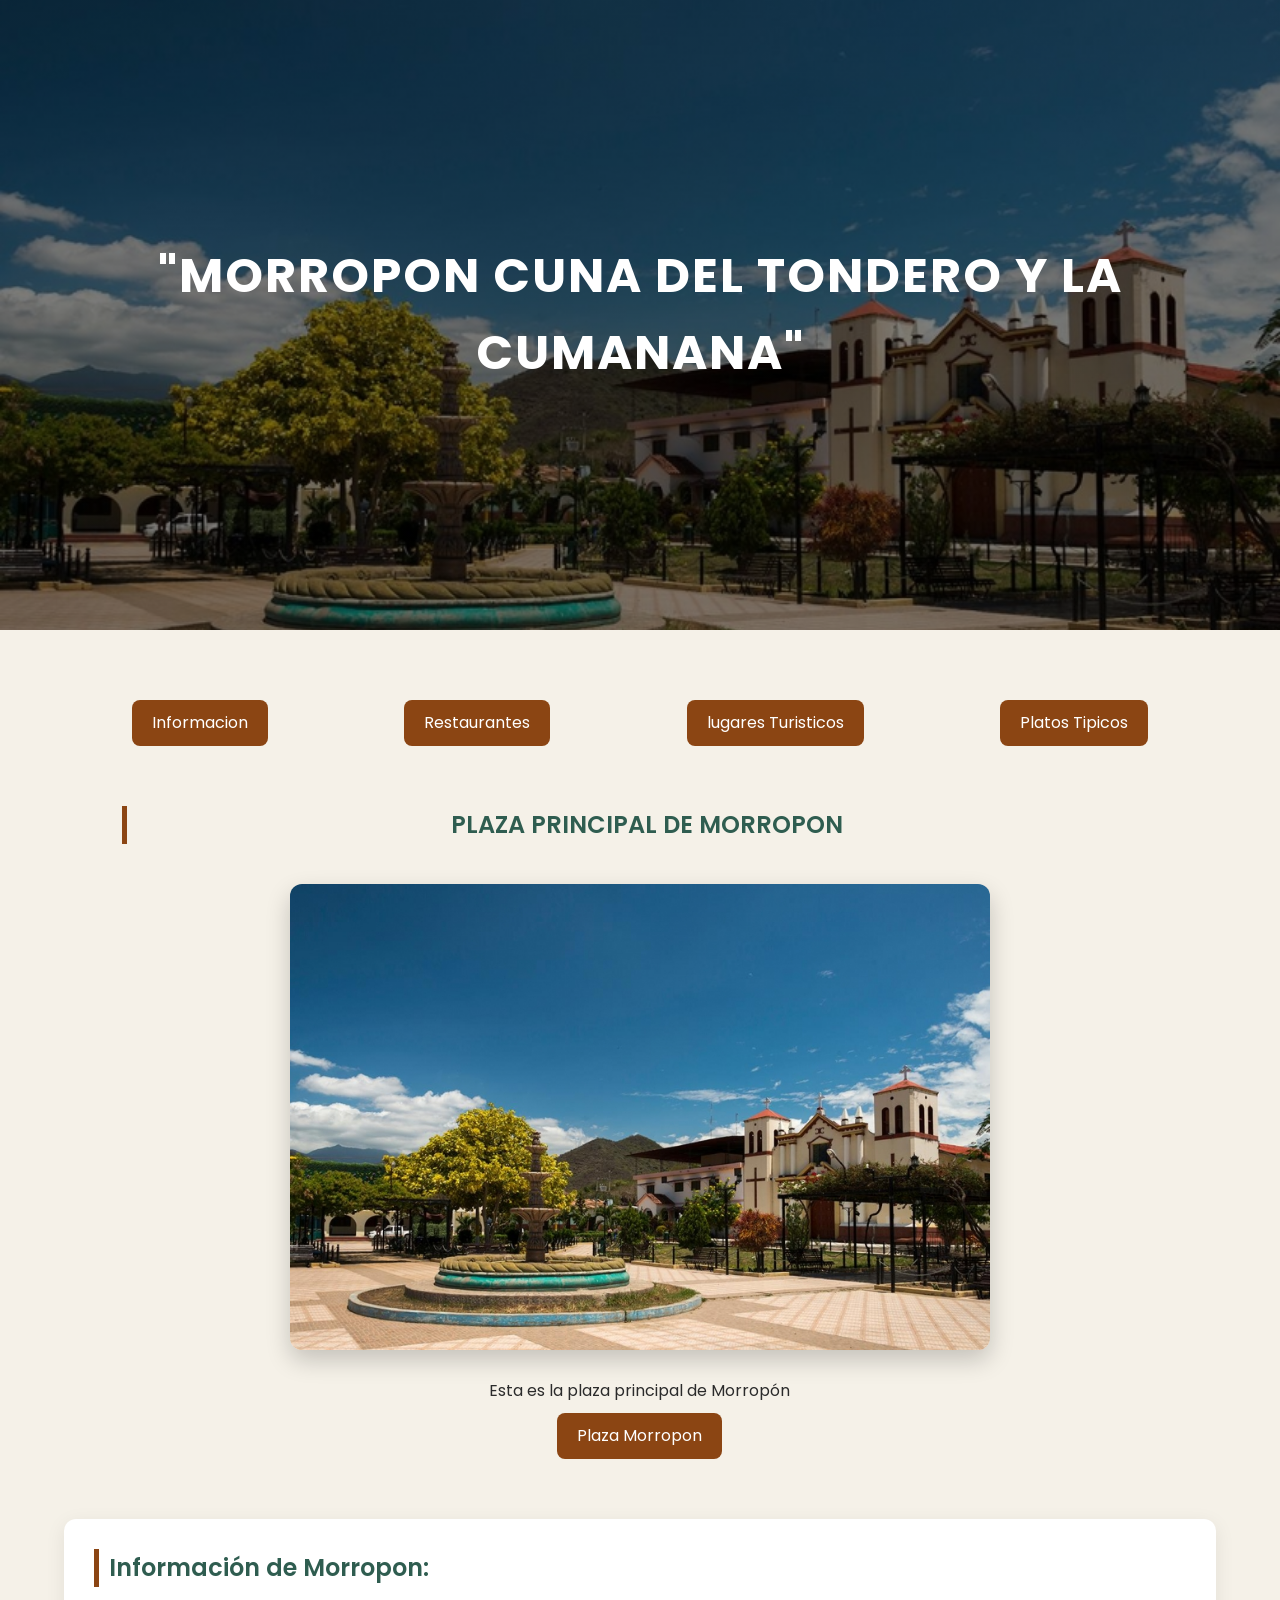
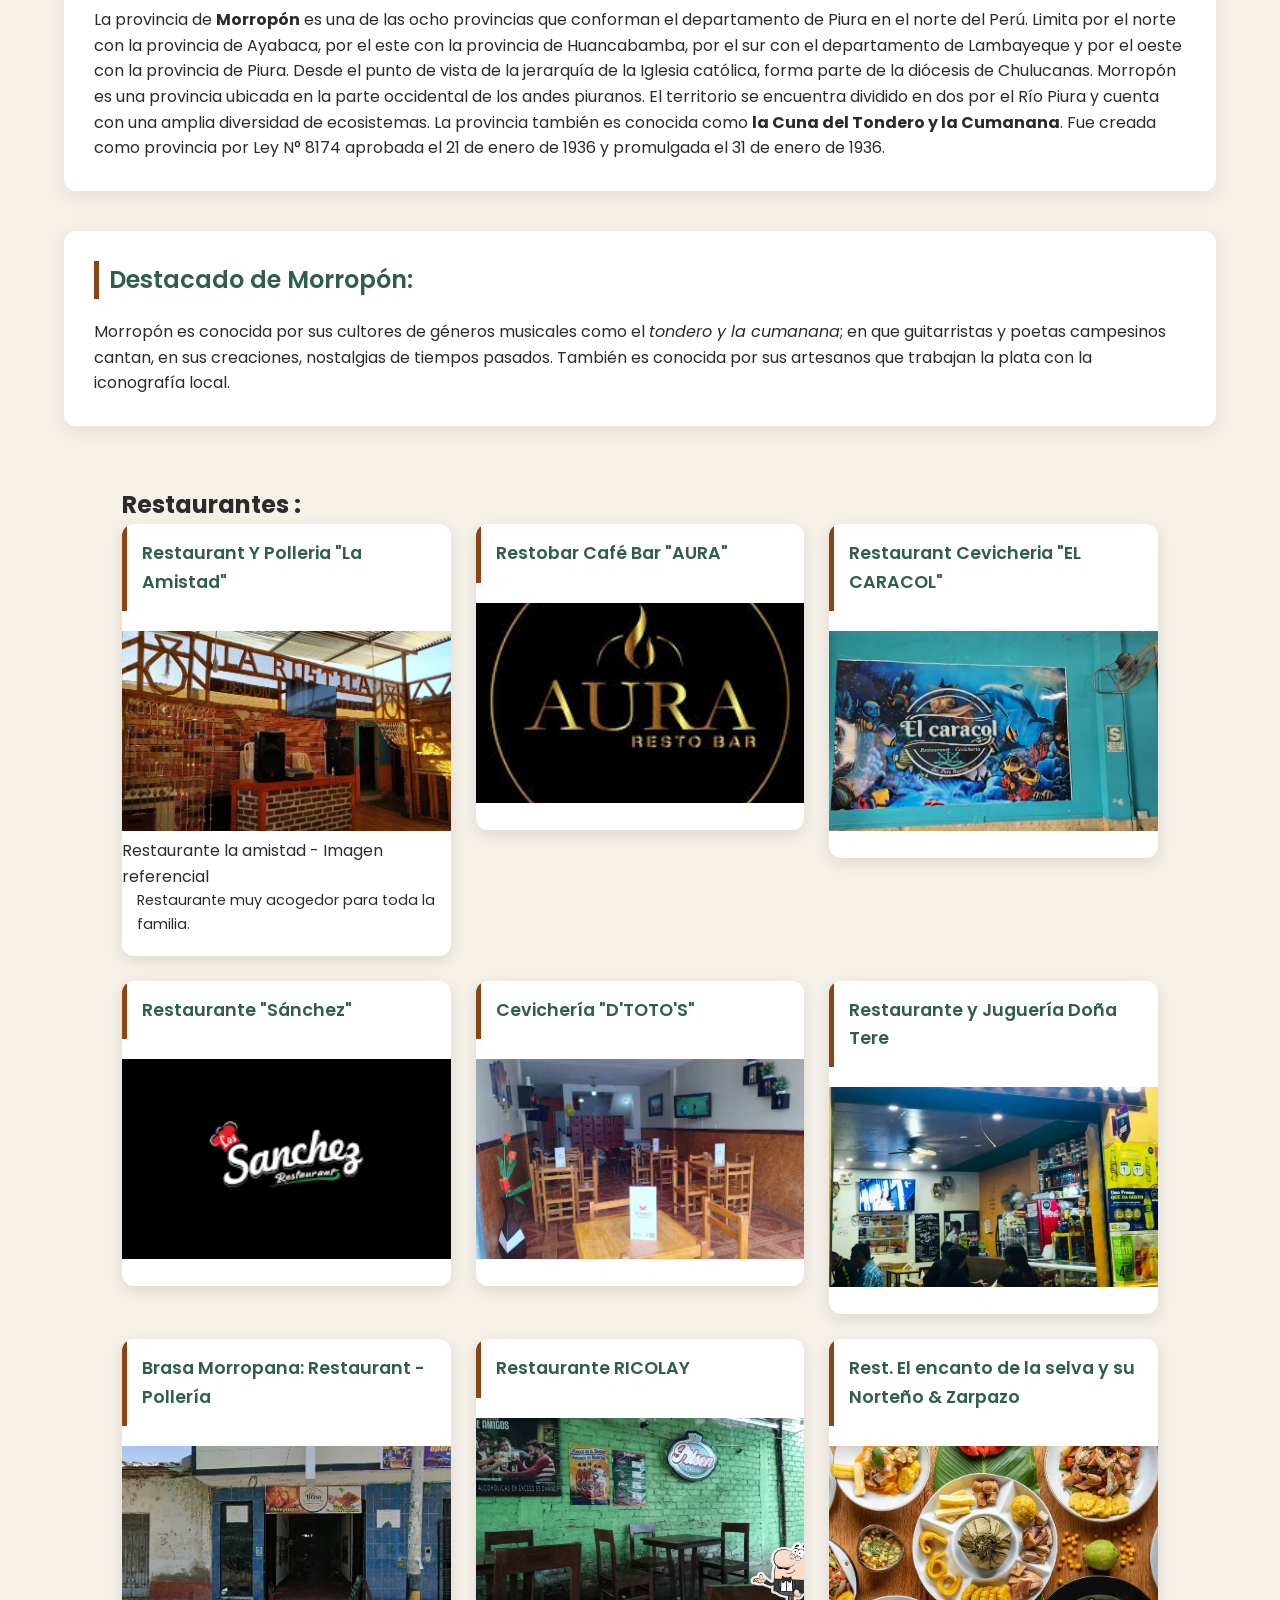
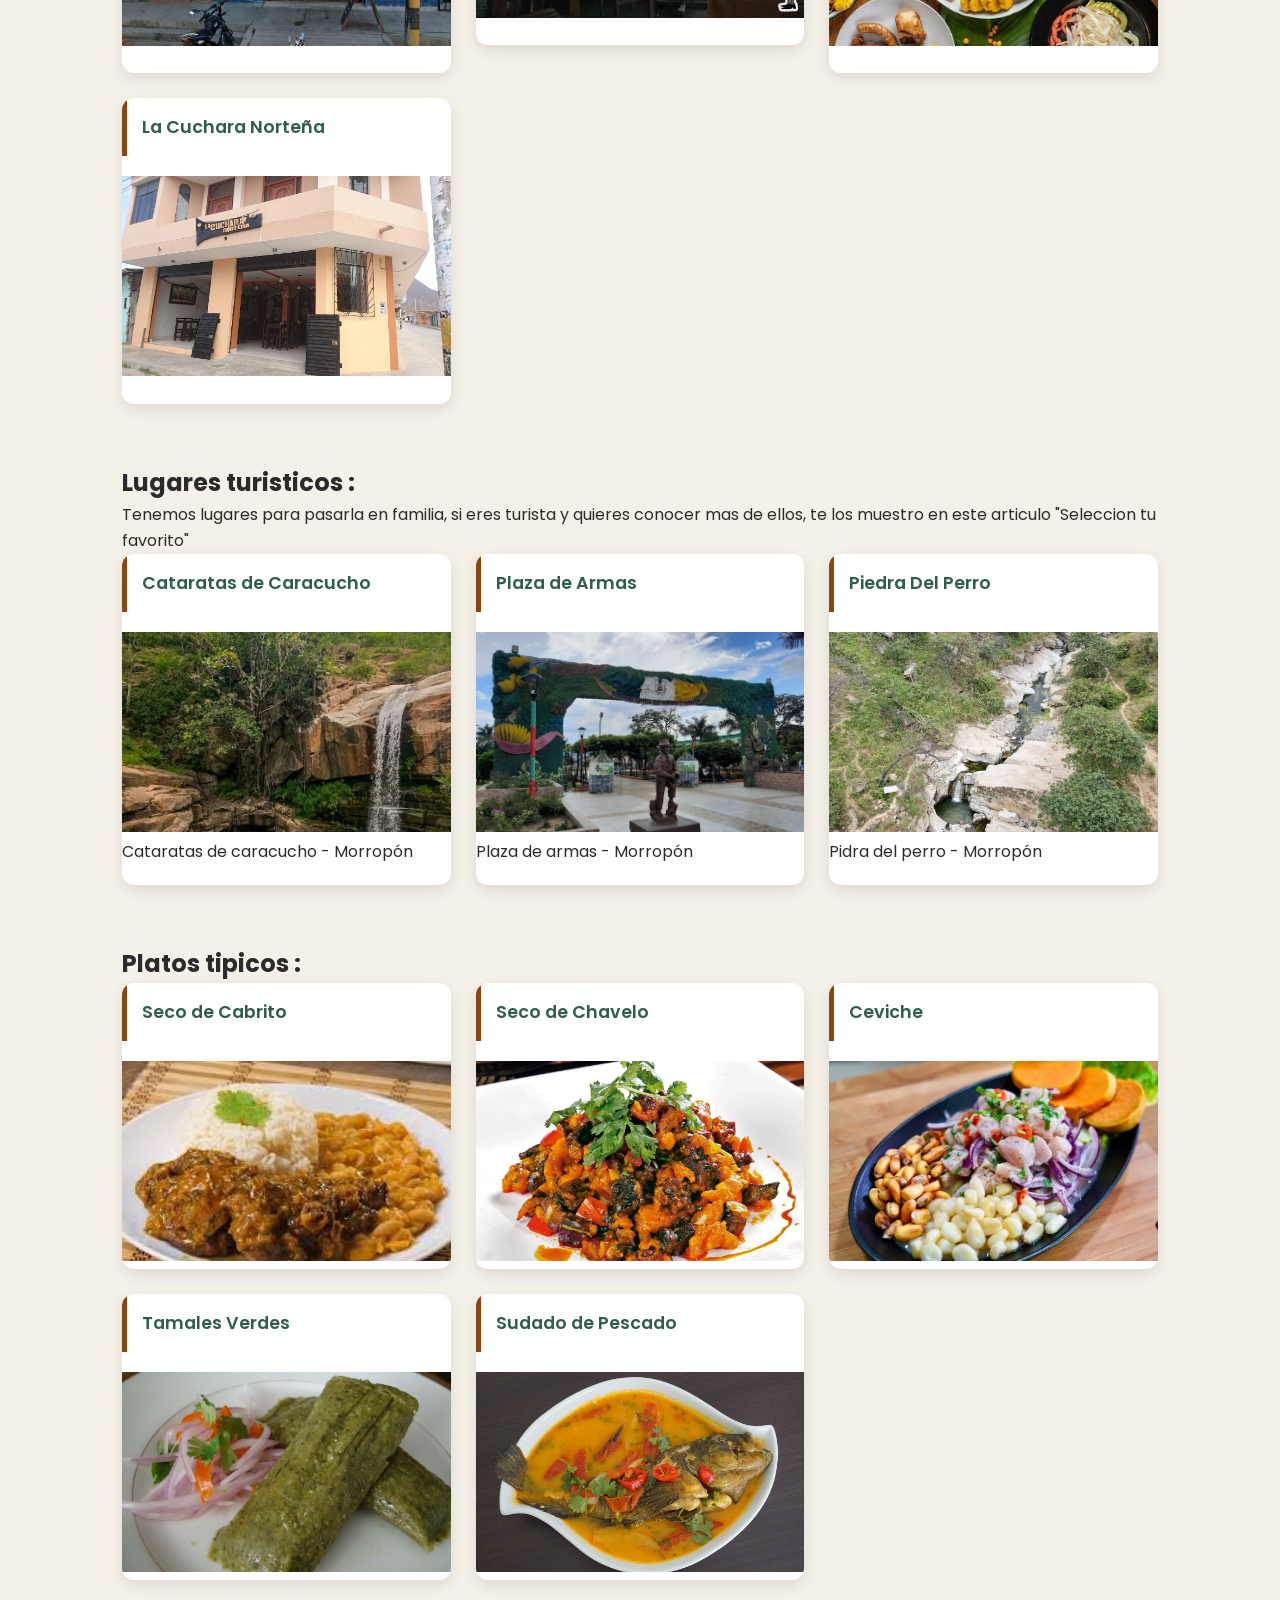
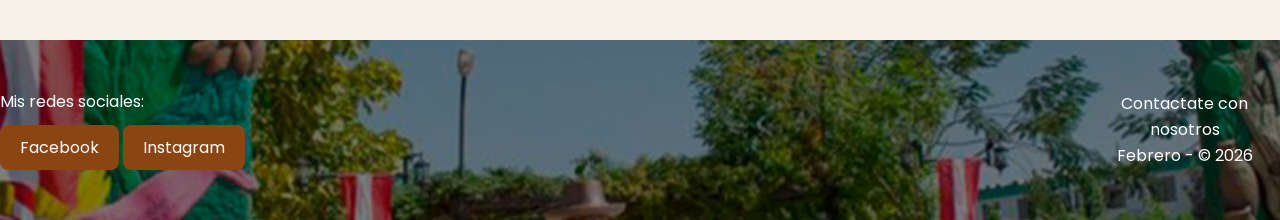
==== commit db1ae4a6: "Se agrego estilos para ordenar bien el proyecto" ====
--- a/index.html
+++ b/index.html
@@ -1,5 +1,5 @@
 <!DOCTYPE html>
-<html lang="en">
+<html lang="es">
 <head>
     <meta charset="UTF-8">
      <!--Etiqueta viewport para poder visualizar en movil como en pc- responsive-->
@@ -12,7 +12,7 @@
     <!--Cuando ingrese a la pagina automaticamente se redirige a otra-->
     <!-- <meta http-equiv="refresh" content="5;url=https://github.com/Anzen89/blog_per" > -->
     <meta name="title" content="Morropón Cuna del Tondero y Cumanana" >
-    <meta name="descripcion" content="Pagina oficial de Morropón, encontrarás lugares turisticos, restaurant es y más.">
+    <meta name="description" content="Pagina oficial de Morropón, encontrarás lugares turisticos, restaurant es y más.">
      <!--Referencia si se publica en red social para mostrar la imagen - utilizar open graph-->
      <!-- <link rel="image_src" href="https://dominio.com/image.png"> -->
 
@@ -34,13 +34,22 @@
         <!--Encabezado de la pagina - Titulo y logo-->
     <h1>"MORROPON CUNA DEL TONDERO Y LA CUMANANA"</h1>
     </header>
+     <main>
+        <nav class="barra_info">
+            <ul>
+                <li><a href="#">Informacion</a></li>
+                <li><a href="#">Restaurantes</a></li>
+                <li><a href="#">lugares Turisticos</a></li>
+                <li><a href="#">Platos Tipicos</a></li>
+            </ul>
+        </nav>
 
     <!--Contenido de Informacion-->
     <section class="portada_principal">
     <div>
         <h2>PLAZA PRINCIPAL DE MORROPON</h2>
         <!--alt: descripcion de la imagen-->
-        <img src="img/principal/plaza_morropon.jpg" alt="La nueva plaza de Morropón" title="Plaza de Armas de morropon" />
+        <img src="img/principal/plaza_morropon.jpg" alt="La nueva plaza de Morropón" title="Plaza de Armas de morropon" loading="lazy"/>
         <p>Esta es la plaza principal de Morropón</p>
         
         <a href="img/principal/plaza_morropon.jpg" target="_blank" download="plaza_morropon">Plaza Morropon</a>
@@ -54,8 +63,6 @@
         </menu>
     </div> -->
     </section>
-
-    <main>
 
     <div class="informacion">
         <h2 id="info">Información de Morropon: </h2>
@@ -80,7 +87,7 @@
         </blockquote>
     </div>
 
-        <section class="restaurantes ">
+        <section class="restaurantes">
 
             <h1>Restaurantes :</h1>
 
@@ -90,7 +97,7 @@
                     <article class="amistad">
                         <h2>Restaurant Y Polleria "La Amistad"</h2>
                     <figure>
-                        <img src="img/restaurantes/res_amistad.webp" alt="Restaurante amistad">
+                        <img src="img/restaurantes/res_amistad.webp" alt="Restaurante amistad" loading="lazy">
                         <figcaption>
                             Restaurante la amistad - Imagen referencial 
                     
@@ -109,7 +116,7 @@
                     <article class="aura">
                         <h2>Restobar Café Bar "AURA"</h2>
                     <figure>
-                        <img src="img/restaurantes/res_aura.jpg">
+                        <img src="img/restaurantes/res_aura.jpg" loading="lazy">
                         <figcaption>
                     
                         </figcaption>
@@ -126,7 +133,7 @@
                     <article class="caracol">
                         <h2>Restaurant Cevicheria "EL CARACOL"</h2>
                     <figure>
-                        <img src="img/restaurantes/res_caracol.webp">
+                        <img src="img/restaurantes/res_caracol.webp" loading="lazy">
                         <figcaption>
                             
                         </figcaption>
@@ -143,24 +150,24 @@
                     <article>
                         <h2>Restaurante "Sánchez"</h2>
                     <figure>
-                        <img src="img/restaurantes/res_sanchez.png">
-                        <figcaption>
-                    
-                        </figcaption>
-                    </figure>
-                    <p>
-
-                    </p>
-
-                    </article>
-                    
-                </li>
-
-                 <li>
-                    <article>
-                        <h2>Cevichería "D'TOTO'S</h2>
-                    <figure>
-                        <img src="img/restaurantes/res_totos.webp">
+                        <img src="img/restaurantes/res_sanchez.png" loading="lazy">
+                        <figcaption>
+                    
+                        </figcaption>
+                    </figure>
+                    <p>
+
+                    </p>
+
+                    </article>
+                    
+                </li>
+
+                 <li>
+                    <article>
+                        <h2>Cevichería "D'TOTO'S"</h2>
+                    <figure>
+                        <img src="img/restaurantes/res_totos.webp" loading="lazy">
                         <figcaption>
                     
                         </figcaption>
@@ -177,7 +184,7 @@
                     <article>
                         <h2>Restaurante y Juguería Doña Tere</h2>
                     <figure>
-                        <img src="img/restaurantes/res_doñtere.webp">
+                        <img src="img/restaurantes/res_doñtere.webp" loading="lazy">
                         <figcaption>
                     
                         </figcaption>
@@ -194,7 +201,7 @@
                     <article>
                         <h2>Brasa Morropana: Restaurant - Pollería</h2>
                     <figure>
-                        <img src="img/restaurantes/res_brasa.jpg">
+                        <img src="img/restaurantes/res_brasa.jpg" loading="lazy">
                         <figcaption>
                     
                         </figcaption>
@@ -211,7 +218,7 @@
                     <article>
                         <h2>Restaurante RICOLAY</h2>
                     <figure>
-                        <img src="img/restaurantes/ricolay.jpg">
+                        <img src="img/restaurantes/ricolay.jpg" loading="lazy">
                         <figcaption>
                     
                         </figcaption>
@@ -228,7 +235,7 @@
                     <article>
                         <h2>Rest. El encanto de la selva y su Norteño & Zarpazo</h2>
                     <figure>
-                        <img src="img/restaurantes/encanto_selva.jpg">
+                        <img src="img/restaurantes/encanto_selva.jpg" loading="lazy">
                         <figcaption>
                     
                         </figcaption>
@@ -245,7 +252,7 @@
                     <article>
                         <h2>La Cuchara Norteña</h2>
                     <figure>
-                        <img src="img/restaurantes/res_cuchnorteña.webp">
+                        <img src="img/restaurantes/res_cuchnorteña.webp" loading="lazy">
                         <figcaption>
                     
                         </figcaption>
@@ -273,7 +280,7 @@
                     <article>
                         <h2>Cataratas de Caracucho</h2>
                     <figure>
-                        <img src="img/lugares/cataratas_caracucho.webp">
+                        <img src="img/lugares/cataratas_caracucho.webp" loading="lazy">
                         <figcaption>
                             Cataratas de caracucho - Morropón
                         </figcaption>
@@ -290,7 +297,7 @@
                     <article>
                         <h2>Plaza de Armas</h2>
                     <figure>
-                        <img src="img/lugares/plaza_armas.webp">
+                        <img src="img/lugares/plaza_armas.webp" loading="lazy">
                         <figcaption>
                             Plaza de armas - Morropón
                         </figcaption>
@@ -307,7 +314,7 @@
                     <article>
                         <h2>Piedra Del Perro</h2>
                     <figure>
-                        <img src="img/lugares/piedra_perro.webp">
+                        <img src="img/lugares/piedra_perro.webp" loading="lazy">
                         <figcaption>
                             Pidra del perro - Morropón
                         </figcaption>
@@ -331,7 +338,7 @@
                     <article>
                         <h2>Seco de Cabrito</h2>
                         <figure>
-                            <img src="img/platos/seco_cabrito.jpg">
+                            <img src="img/platos/seco_cabrito.jpg" loading="lazy">
                             <figcaption>
 
                             </figcaption>
@@ -344,7 +351,7 @@
                     <article>
                         <h2>Seco de Chavelo</h2>
                         <figure>
-                            <img src="img/platos/seco_chabelo.png">
+                            <img src="img/platos/seco_chabelo.png" loading="lazy">
                             <figcaption>
 
                             </figcaption>
@@ -357,7 +364,7 @@
                     <article>
                         <h2>Ceviche</h2>
                         <figure>
-                            <img src="img/platos/Ceviche.webp">
+                            <img src="img/platos/Ceviche.webp" loading="lazy">
                             <figcaption>
 
                             </figcaption>
@@ -370,7 +377,7 @@
                     <article>
                         <h2>Tamales Verdes</h2>
                         <figure>
-                            <img src="img/platos/tamalitos_verdes.webp">
+                            <img src="img/platos/tamalitos_verdes.webp" loading="lazy">
                             <figcaption>
 
                             </figcaption>
@@ -383,7 +390,7 @@
                     <article>
                         <h2>Sudado de Pescado</h2>
                         <figure>
-                            <img src="img/platos/sudado_pescado.jpg">
+                            <img src="img/platos/sudado_pescado.jpg" loading="lazy">
                             <figcaption>
 
                             </figcaption>
@@ -397,14 +404,17 @@
         
      </main>
 
-     <footer>
+     <footer class="pie_pagina">
         <section>
             <p>Mis redes sociales: </p>
-            <a>Facebook</a>
-            <a>Instagram</a>
+            <a href="#">Facebook</a>
+            <a href="#">Instagram</a>
         </section>
-        <p>Contactate con nosotros</p>
-        <p>Febrero - © 2026</p>
+        <article>
+            <p>Contactate con nosotros</p>
+            <p>Febrero - © 2026</p>
+        </article>
+        
      </footer>
 </body>
 </html> 
--- a/styles.css
+++ b/styles.css
@@ -62,6 +62,20 @@
     margin:20px 0;
 }
 
+/*BARRA INFORMACION*/
+.barra_info {
+    position:static;
+    top: 40%;
+    left: 0;
+    width: 100%;
+}
+
+.barra_info ul{
+    display: flex;
+    justify-content: space-around;
+    list-style: none;
+}
+
 /* INFORMACION Y DESTACADO */
 .informacion, .destacado{
     background:white;
@@ -104,6 +118,80 @@
 }
 
 .restaurantes p{
+    padding:0 15px 20px;
+    font-size:0.9rem;
+}
+
+/* LUGARES TURISTICOS */
+.lugares_turisticos ul{
+    display:grid;
+    grid-template-columns: repeat(auto-fit, minmax(250px, 1fr));
+    gap:25px;
+    list-style:none;
+}
+
+.lugares_turisticos article{
+    background:white;
+    border-radius:12px;
+    overflow:hidden;
+    box-shadow:0 5px 15px rgba(0,0,0,0.1);
+    transition:0.3s ease;
+}
+
+.lugares_turisticos article:hover{
+    transform:translateY(-5px);
+    box-shadow:0 15px 25px rgba(0,0,0,0.15);
+}
+
+.lugares_turisticos img{
+    width:100%;
+    height:200px;
+    object-fit:cover;
+}
+
+.lugares_turisticos h2{
+    font-size:1.1rem;
+    padding:15px;
+}
+
+.lugares_turisticos p{
+    padding:0 15px 20px;
+    font-size:0.9rem;
+}
+
+/*PLATOS TIPICOS */
+.platos_tipicos ul{
+    display:grid;
+    grid-template-columns: repeat(auto-fit, minmax(250px, 1fr));
+    gap:25px;
+    list-style:none;
+}
+
+.platos_tipicos article{
+    background:white;
+    border-radius:12px;
+    overflow:hidden;
+    box-shadow:0 5px 15px rgba(0,0,0,0.1);
+    transition:0.3s ease;
+}
+
+.platos_tipicos article:hover{
+    transform:translateY(-5px);
+    box-shadow:0 15px 25px rgba(0,0,0,0.15);
+}
+
+.platos_tipicos img{
+    width:100%;
+    height:200px;
+    object-fit:cover;
+}
+
+.platos_tipicos h2{
+    font-size:1.1rem;
+    padding:15px;
+}
+
+.platos_tipicos p{
     padding:0 15px 20px;
     font-size:0.9rem;
 }
@@ -121,7 +209,26 @@
 }
 
 a:hover{
-    background:#2F5D50;
+    background:#a9d7ca;
+}
+
+.pie_pagina {
+    background-image: linear-gradient(rgba(0,0,0,0.5), rgba(0,0,0,0.5)),url(img/principal/arco_plaza_morropon.jpg);
+    background-size:cover;
+    background-position:center;
+    height:20vh;
+    display:flex;
+    align-items:center;
+    justify-content:center;
+    text-align:center;
+    color:white;
+
+}
+
+.pie_pagina section {
+
+    text-align: initial;
+
 }
 
 /* RESPONSIVE */
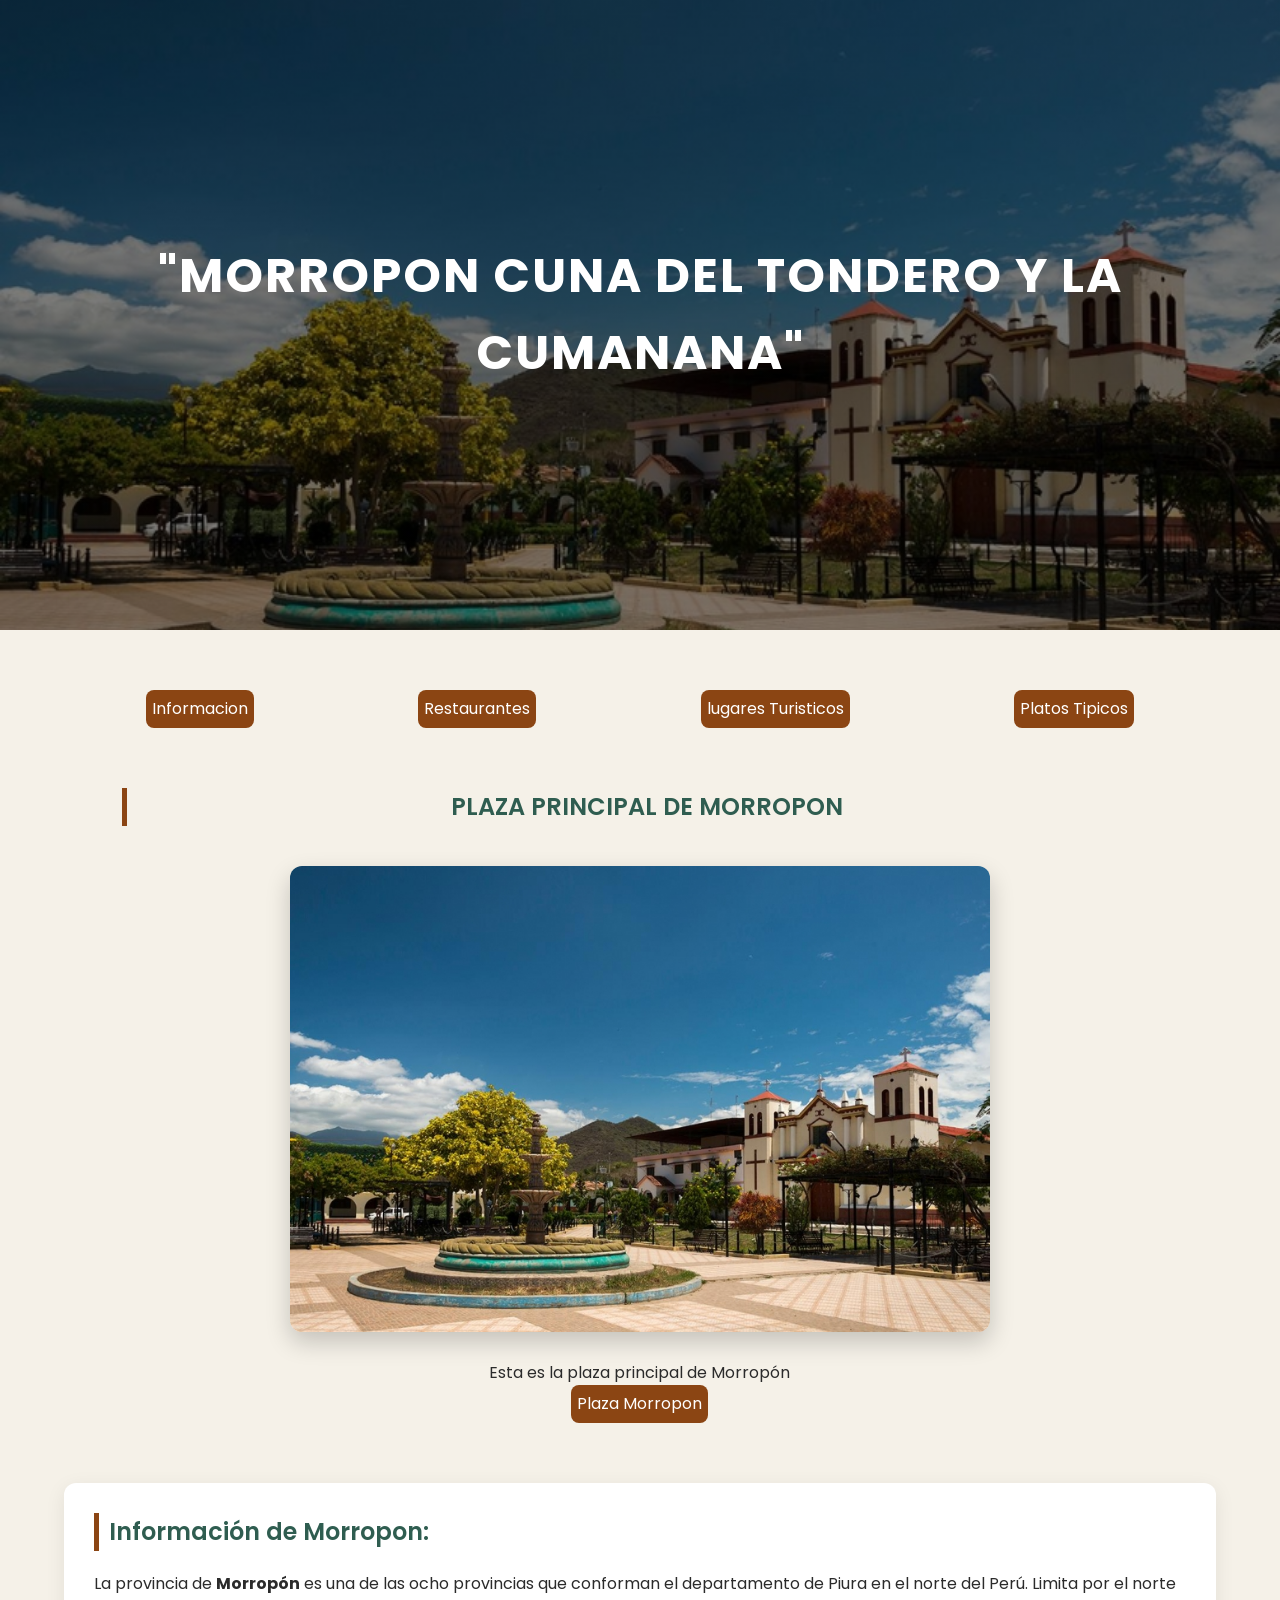
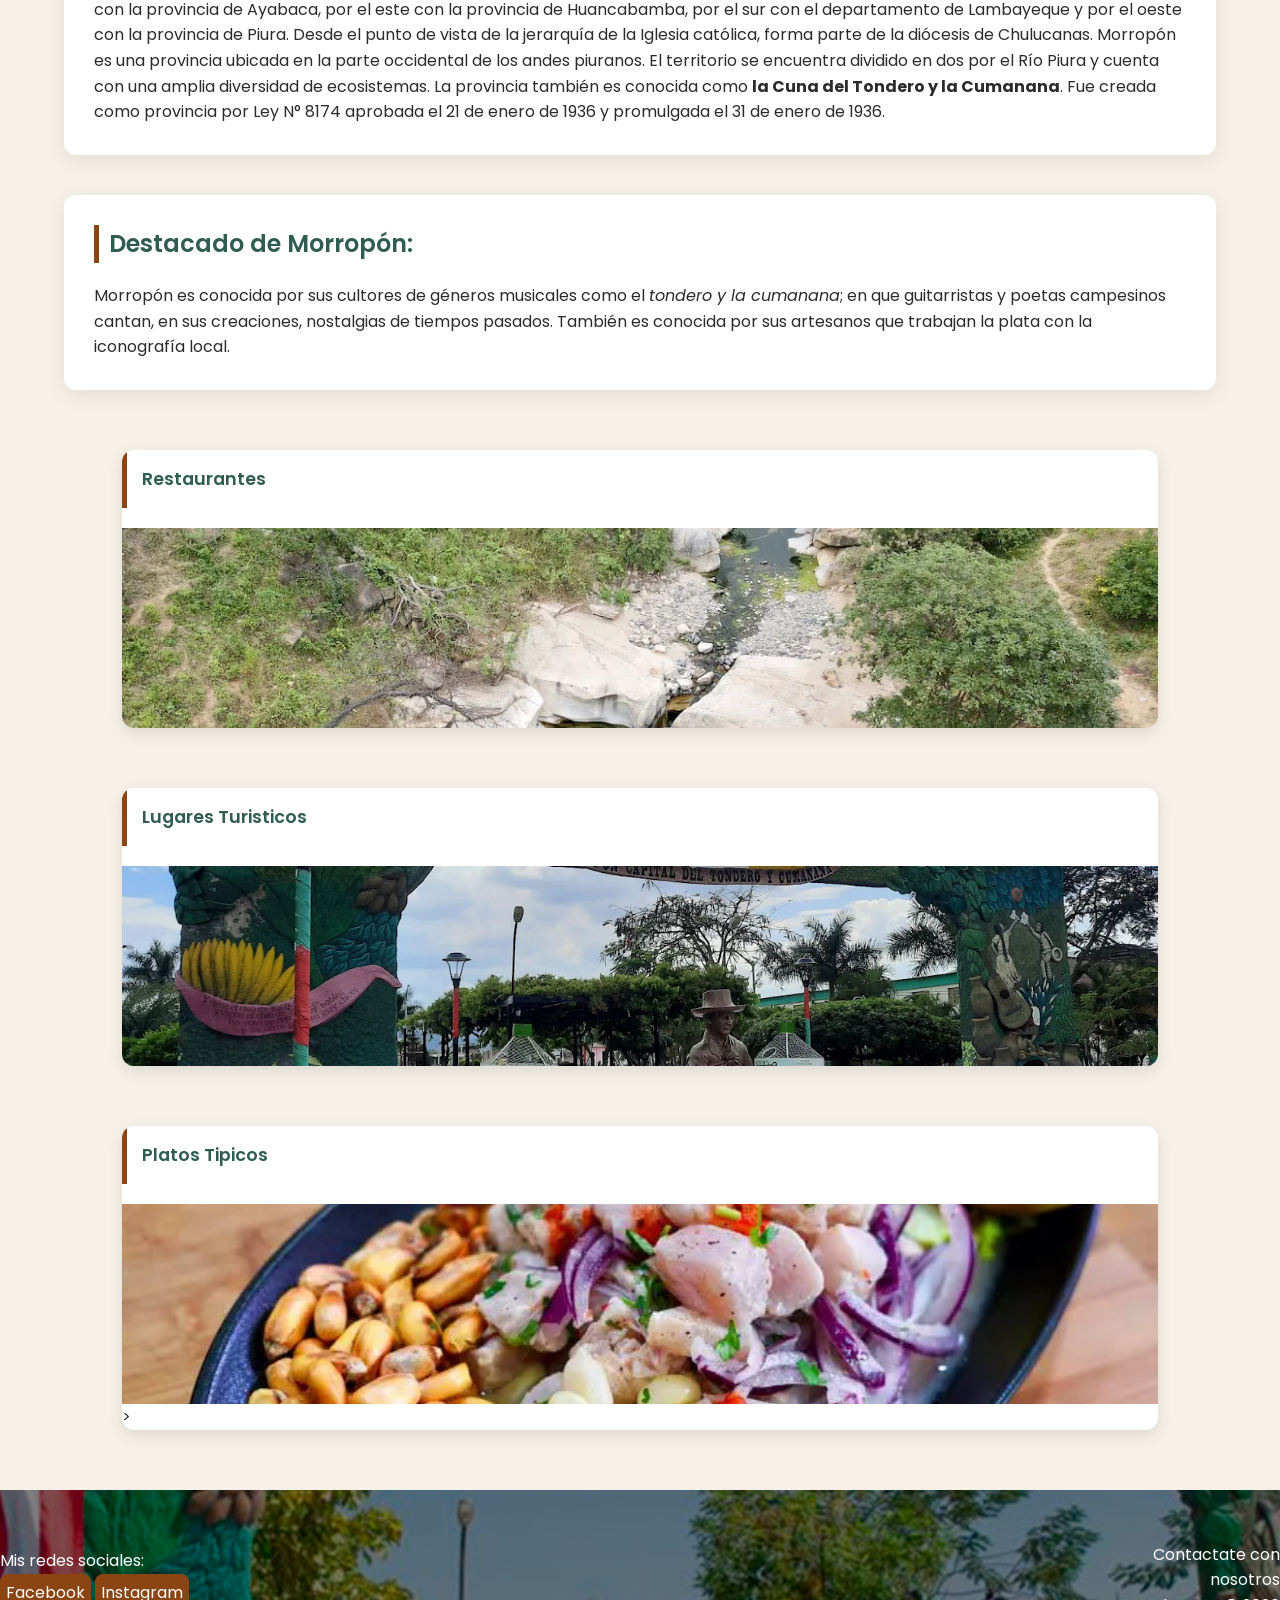
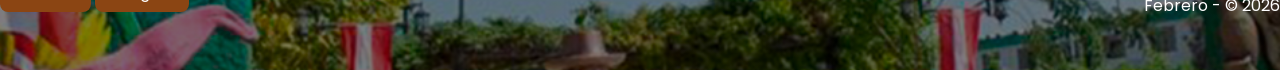
==== commit 9e588823: "Cree mas pestañas para cada seccion" ====
--- a/index.html
+++ b/index.html
@@ -77,6 +77,7 @@
         </blockquote>
     </div>
 
+
     <div class="destacado">
         <h2>Destacado de Morropón: </h2>
         <blockquote>
@@ -87,334 +88,46 @@
         </blockquote>
     </div>
 
-        <section class="restaurantes">
+    <section class="restaurantes">
 
-            <h1>Restaurantes :</h1>
+        <article class="restaurant">
+            <h2>Restaurantes</h2>
+            <figure>
+                <a href="restaurantes.html"><img src="img/lugares/piedra_perro.webp"> </a>
+            </figure>
+        </article>
+    </section>
 
-            <!--dl etiqueta contenedora - dt contiende el titulo de que se describira - dd contenido-->
-            <ul>
-                <li>
-                    <article class="amistad">
-                        <h2>Restaurant Y Polleria "La Amistad"</h2>
-                    <figure>
-                        <img src="img/restaurantes/res_amistad.webp" alt="Restaurante amistad" loading="lazy">
-                        <figcaption>
-                            Restaurante la amistad - Imagen referencial 
-                    
-                        </figcaption>
-                    </figure>
-                    <p>
-                        Restaurante muy acogedor para toda la familia. 
+    <section class="lugares_turisticos">
+        <article>
+            <h2>Lugares Turisticos</h2>
+            <figure>
+                <a href="lugares_turisticos.html"><img src="img/lugares/plaza_armas.webp"></a>
+            </figure>
+        </article>
+    </section>
 
-                    </p>
-
-                    </article>
-                    
-                </li>
-
-                 <li>
-                    <article class="aura">
-                        <h2>Restobar Café Bar "AURA"</h2>
-                    <figure>
-                        <img src="img/restaurantes/res_aura.jpg" loading="lazy">
-                        <figcaption>
-                    
-                        </figcaption>
-                    </figure>
-                    <p>
-
-                    </p>
-
-                    </article>
-                    
-                </li>
-
-                 <li>
-                    <article class="caracol">
-                        <h2>Restaurant Cevicheria "EL CARACOL"</h2>
-                    <figure>
-                        <img src="img/restaurantes/res_caracol.webp" loading="lazy">
-                        <figcaption>
-                            
-                        </figcaption>
-                    </figure>
-                    <p>
-
-                    </p>
-
-                    </article>
-                    
-                </li>
-
-                 <li>
-                    <article>
-                        <h2>Restaurante "Sánchez"</h2>
-                    <figure>
-                        <img src="img/restaurantes/res_sanchez.png" loading="lazy">
-                        <figcaption>
-                    
-                        </figcaption>
-                    </figure>
-                    <p>
-
-                    </p>
-
-                    </article>
-                    
-                </li>
-
-                 <li>
-                    <article>
-                        <h2>Cevichería "D'TOTO'S"</h2>
-                    <figure>
-                        <img src="img/restaurantes/res_totos.webp" loading="lazy">
-                        <figcaption>
-                    
-                        </figcaption>
-                    </figure>
-                    <p>
-
-                    </p>
-
-                    </article>
-                    
-                </li>
-
-                 <li>
-                    <article>
-                        <h2>Restaurante y Juguería Doña Tere</h2>
-                    <figure>
-                        <img src="img/restaurantes/res_doñtere.webp" loading="lazy">
-                        <figcaption>
-                    
-                        </figcaption>
-                    </figure>
-                    <p>
-
-                    </p>
-
-                    </article>
-                    
-                </li>
-
-                 <li>
-                    <article>
-                        <h2>Brasa Morropana: Restaurant - Pollería</h2>
-                    <figure>
-                        <img src="img/restaurantes/res_brasa.jpg" loading="lazy">
-                        <figcaption>
-                    
-                        </figcaption>
-                    </figure>
-                    <p>
-
-                    </p>
-
-                    </article>
-                    
-                </li>
-
-                <li>
-                    <article>
-                        <h2>Restaurante RICOLAY</h2>
-                    <figure>
-                        <img src="img/restaurantes/ricolay.jpg" loading="lazy">
-                        <figcaption>
-                    
-                        </figcaption>
-                    </figure>
-                    <p>
-
-                    </p>
-
-                    </article>
-                    
-                </li>
-
-                 <li>
-                    <article>
-                        <h2>Rest. El encanto de la selva y su Norteño & Zarpazo</h2>
-                    <figure>
-                        <img src="img/restaurantes/encanto_selva.jpg" loading="lazy">
-                        <figcaption>
-                    
-                        </figcaption>
-                    </figure>
-                    <p>
-
-                    </p>
-
-                    </article>
-                    
-                </li>
-
-                 <li>
-                    <article>
-                        <h2>La Cuchara Norteña</h2>
-                    <figure>
-                        <img src="img/restaurantes/res_cuchnorteña.webp" loading="lazy">
-                        <figcaption>
-                    
-                        </figcaption>
-                    </figure>
-                    <p>
-
-                    </p>
-
-                    </article>
-                    
-                </li>
-          
-            </ul>
-       </section> 
-
-        <section class="lugares_turisticos">
-            <h1>Lugares turisticos : </h1>
-            <blockquote>
-            Tenemos lugares para pasarla en familia, si eres turista y quieres conocer mas de ellos, te los muestro en este articulo "Seleccion
-            tu favorito"
-            </blockquote>
-
-        <ul>
-             <li>
-                    <article>
-                        <h2>Cataratas de Caracucho</h2>
-                    <figure>
-                        <img src="img/lugares/cataratas_caracucho.webp" loading="lazy">
-                        <figcaption>
-                            Cataratas de caracucho - Morropón
-                        </figcaption>
-                    </figure>
-                    <p>
-
-                    </p>
-
-                    </article>
-                    
-                </li>
-
-                 <li>
-                    <article>
-                        <h2>Plaza de Armas</h2>
-                    <figure>
-                        <img src="img/lugares/plaza_armas.webp" loading="lazy">
-                        <figcaption>
-                            Plaza de armas - Morropón
-                        </figcaption>
-                    </figure>
-                    <p>
-
-                    </p>
-
-                    </article>
-                    
-                </li>
-
-                 <li>
-                    <article>
-                        <h2>Piedra Del Perro</h2>
-                    <figure>
-                        <img src="img/lugares/piedra_perro.webp" loading="lazy">
-                        <figcaption>
-                            Pidra del perro - Morropón
-                        </figcaption>
-                    </figure>
-                    <p>
-
-                    </p>
-
-                    </article>
-                    
-                </li>
-        </ul>
-
-        </section>
-
-
-        <section class="platos_tipicos">
-            <h1>Platos tipicos :</h1>
-            <ul>
-                <li>
-                    <article>
-                        <h2>Seco de Cabrito</h2>
-                        <figure>
-                            <img src="img/platos/seco_cabrito.jpg" loading="lazy">
-                            <figcaption>
-
-                            </figcaption>
-                        </figure>
-                        <!--Lo voy a utilizar para mas informacion-->
-                    </article>
-                </li>
-
-                <li>
-                    <article>
-                        <h2>Seco de Chavelo</h2>
-                        <figure>
-                            <img src="img/platos/seco_chabelo.png" loading="lazy">
-                            <figcaption>
-
-                            </figcaption>
-                        </figure>
-                        <!--Lo voy a utilizar para mas informacion-->
-                    </article>
-                </li>
-
-                <li>
-                    <article>
-                        <h2>Ceviche</h2>
-                        <figure>
-                            <img src="img/platos/Ceviche.webp" loading="lazy">
-                            <figcaption>
-
-                            </figcaption>
-                        </figure>
-                        <!--Lo voy a utilizar para mas informacion-->
-                    </article>
-                </li>
-
-                <li>
-                    <article>
-                        <h2>Tamales Verdes</h2>
-                        <figure>
-                            <img src="img/platos/tamalitos_verdes.webp" loading="lazy">
-                            <figcaption>
-
-                            </figcaption>
-                        </figure>
-                        <!--Lo voy a utilizar para mas informacion-->
-                    </article>
-                </li>
-
-                <li>
-                    <article>
-                        <h2>Sudado de Pescado</h2>
-                        <figure>
-                            <img src="img/platos/sudado_pescado.jpg" loading="lazy">
-                            <figcaption>
-
-                            </figcaption>
-                        </figure>
-                        <!--Lo voy a utilizar para mas informacion-->
-                    </article>
-                </li>
-            </ul>
-
-        </section>
-        
+    <section class="platos_tipicos">
+        <article>
+            <h2>Platos Tipicos</h2>
+            <figure>
+                <a href="platos_tipicos.html"><img src="img/platos/Ceviche.webp"></a>>
+            </figure>
+        </article>
+    </section>
      </main>
 
-     <footer class="pie_pagina">
-        <section>
-            <p>Mis redes sociales: </p>
-            <a href="#">Facebook</a>
-            <a href="#">Instagram</a>
-        </section>
-        <article>
-            <p>Contactate con nosotros</p>
-            <p>Febrero - © 2026</p>
-        </article>
+    <footer class="pie_pagina">
+    <section>
+        <p>Mis redes sociales: </p>
+        <a href="#">Facebook</a>
+        <a href="#">Instagram</a>
+    </section>
+    <article>
+        <p>Contactate con nosotros</p>
+        <p>Febrero - © 2026</p>
+    </article>
         
-     </footer>
+    </footer>
 </body>
 </html> 
--- a/styles.css
+++ b/styles.css
@@ -197,19 +197,36 @@
 }
 
 /* BOTONES */
+
 a{
     display:inline-block;
-    margin-top:10px;
-    padding:10px 20px;
-    background:#8B4513;
-    color:white;
-    text-decoration:none;
+    margin-top:0px;
+    background-color: #8B4513;
+    
+    color:white;   
+    padding:6px;
+    text-decoration:none;   
     border-radius:8px;
     transition:0.3s;
 }
 
+figure a {
+    display: block;
+    width: 100%;
+    height: 100%;
+    border-radius: 0%;
+    padding: 0%;
+}
+
+figure img{
+    width:100%;
+    height:100%;
+    object-fit:cover;
+    display:block;
+}
+
 a:hover{
-    background:#a9d7ca;
+    background:#d7c8a9;
 }
 
 .pie_pagina {
@@ -230,6 +247,9 @@
     text-align: initial;
 
 }
+.pie_pagina article {
+    text-align: end;
+}
 
 /* RESPONSIVE */
 @media(max-width:768px){
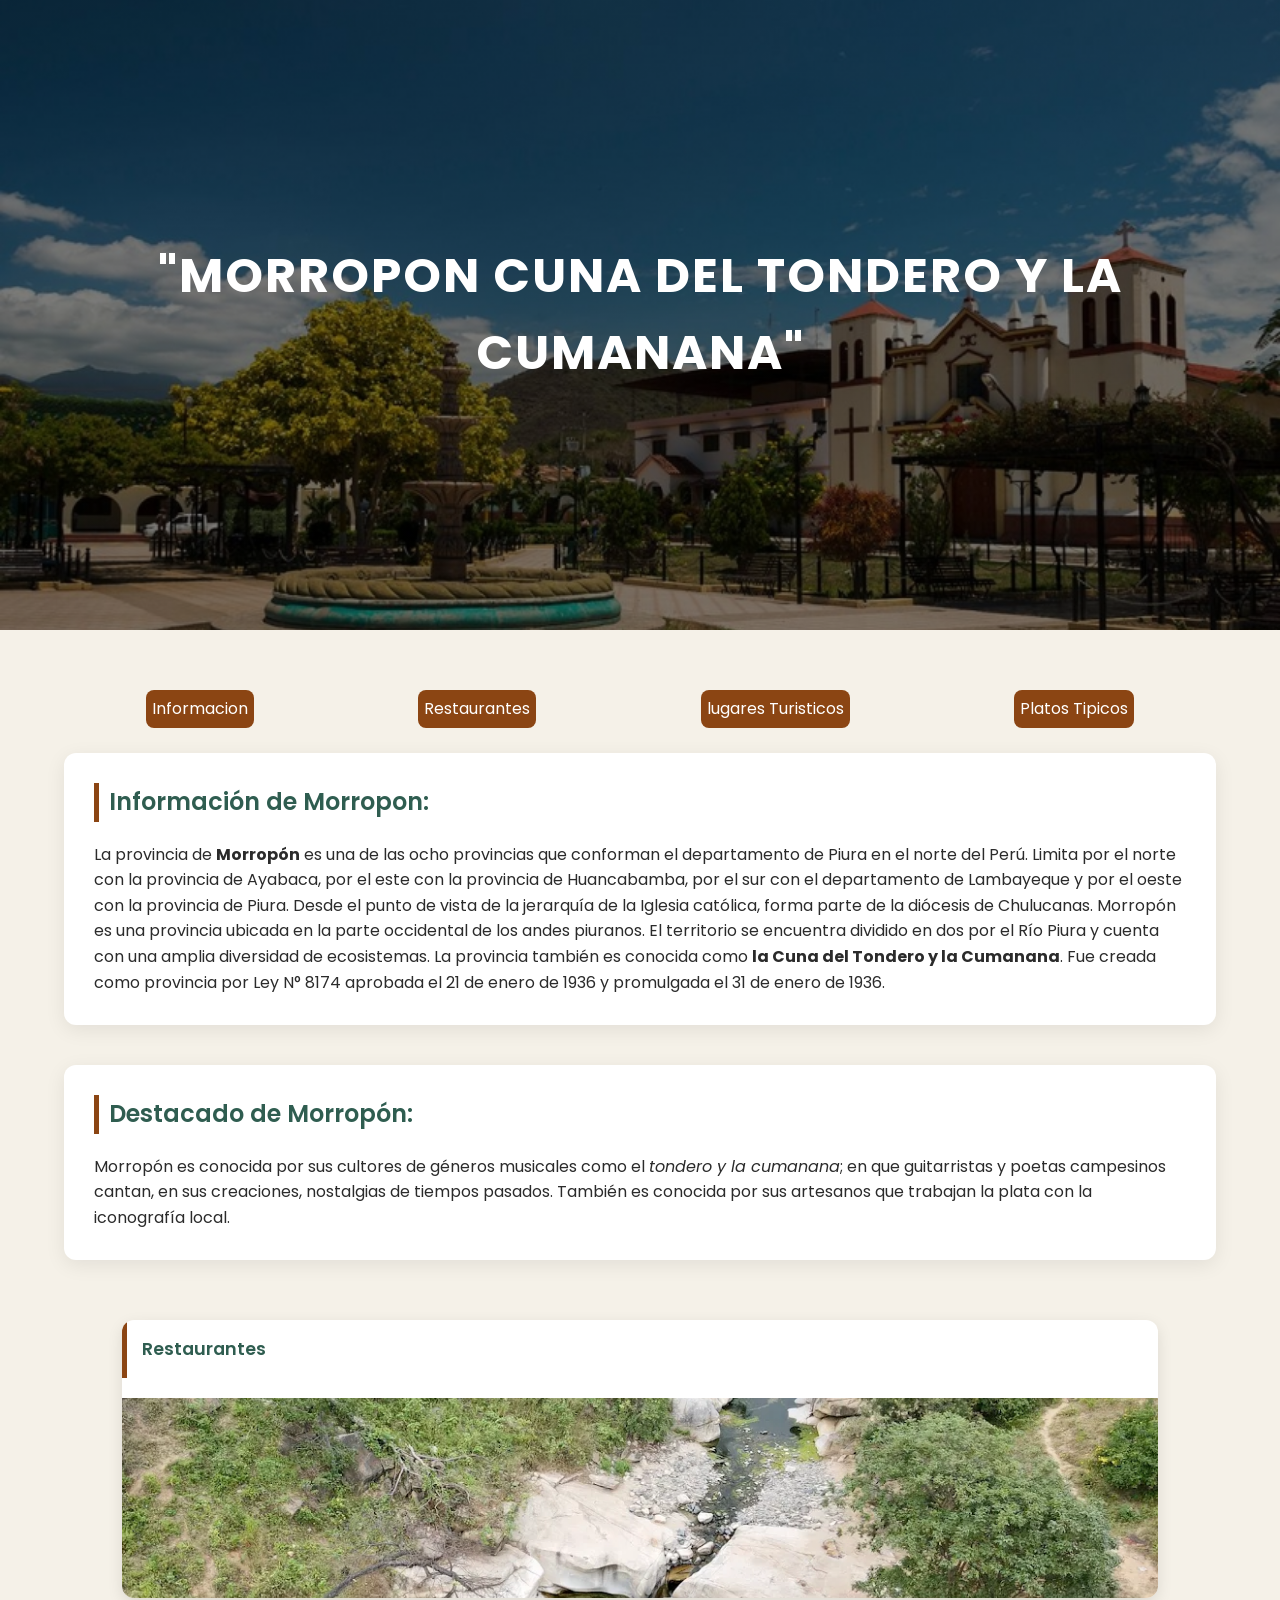
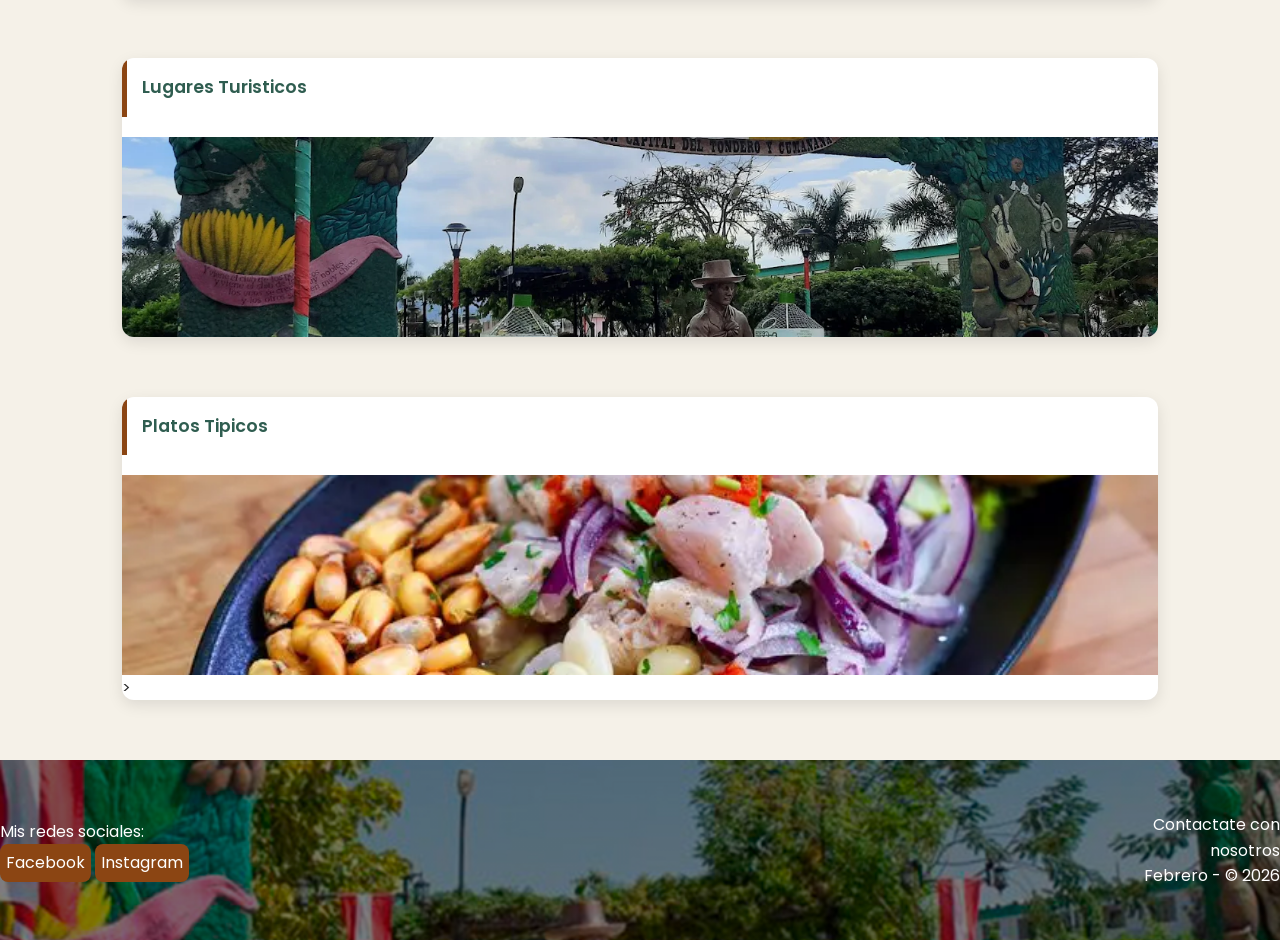
==== commit b56664a8: "Agregue favicon y hice unos cambios" ====
--- a/index.html
+++ b/index.html
@@ -27,6 +27,7 @@
         <!--link etiqueta para traer datos externos a la pagina-->
     <link rel="stylesheet" href="styles.css">
     <link href="https://fonts.googleapis.com/css2?family=Poppins:wght@300;400;600;700&display=swap" rel="stylesheet">
+    <link rel="icon" type="image/png" href="img/favicon/favicon/favicon-96x96.png" sizes="96x96" />
 
 </head>
 <body>
@@ -37,24 +38,25 @@
      <main>
         <nav class="barra_info">
             <ul>
-                <li><a href="#">Informacion</a></li>
-                <li><a href="#">Restaurantes</a></li>
-                <li><a href="#">lugares Turisticos</a></li>
-                <li><a href="#">Platos Tipicos</a></li>
+                <li><a href="#info">Informacion</a></li>
+                <li><a href="#restaurantes">Restaurantes</a></li>
+                <li><a href="#lugares_turisticos">lugares Turisticos</a></li>
+                <li><a href="#platos_tipicos">Platos Tipicos</a></li>
             </ul>
         </nav>
 
     <!--Contenido de Informacion-->
-    <section class="portada_principal">
+    <!-- <section class="portada_principal">
     <div>
         <h2>PLAZA PRINCIPAL DE MORROPON</h2>
-        <!--alt: descripcion de la imagen-->
-        <img src="img/principal/plaza_morropon.jpg" alt="La nueva plaza de Morropón" title="Plaza de Armas de morropon" loading="lazy"/>
+        alt: descripcion de la imagen-->
+        <!-- <img src="img/principal/plaza_morropon.jpg" alt="La nueva plaza de Morropón" title="Plaza de Armas de morropon" loading="lazy"/>
         <p>Esta es la plaza principal de Morropón</p>
         
         <a href="img/principal/plaza_morropon.jpg" target="_blank" download="plaza_morropon">Plaza Morropon</a>
-    </div>
+    </div> -->
 
+    <!--  -->
     <!--El menu es para las acciones, ya sean botones o otro tipo de acciones-->
     <!-- <div>
         <menu>
@@ -63,6 +65,7 @@
         </menu>
     </div> -->
     </section>
+    <br>
 
     <div class="informacion">
         <h2 id="info">Información de Morropon: </h2>
@@ -90,7 +93,7 @@
 
     <section class="restaurantes">
 
-        <article class="restaurant">
+        <article id="restaurantes">
             <h2>Restaurantes</h2>
             <figure>
                 <a href="restaurantes.html"><img src="img/lugares/piedra_perro.webp"> </a>
@@ -99,7 +102,7 @@
     </section>
 
     <section class="lugares_turisticos">
-        <article>
+        <article id="lugares_turisticos">
             <h2>Lugares Turisticos</h2>
             <figure>
                 <a href="lugares_turisticos.html"><img src="img/lugares/plaza_armas.webp"></a>
@@ -108,7 +111,7 @@
     </section>
 
     <section class="platos_tipicos">
-        <article>
+        <article id="platos_tipicos">
             <h2>Platos Tipicos</h2>
             <figure>
                 <a href="platos_tipicos.html"><img src="img/platos/Ceviche.webp"></a>>
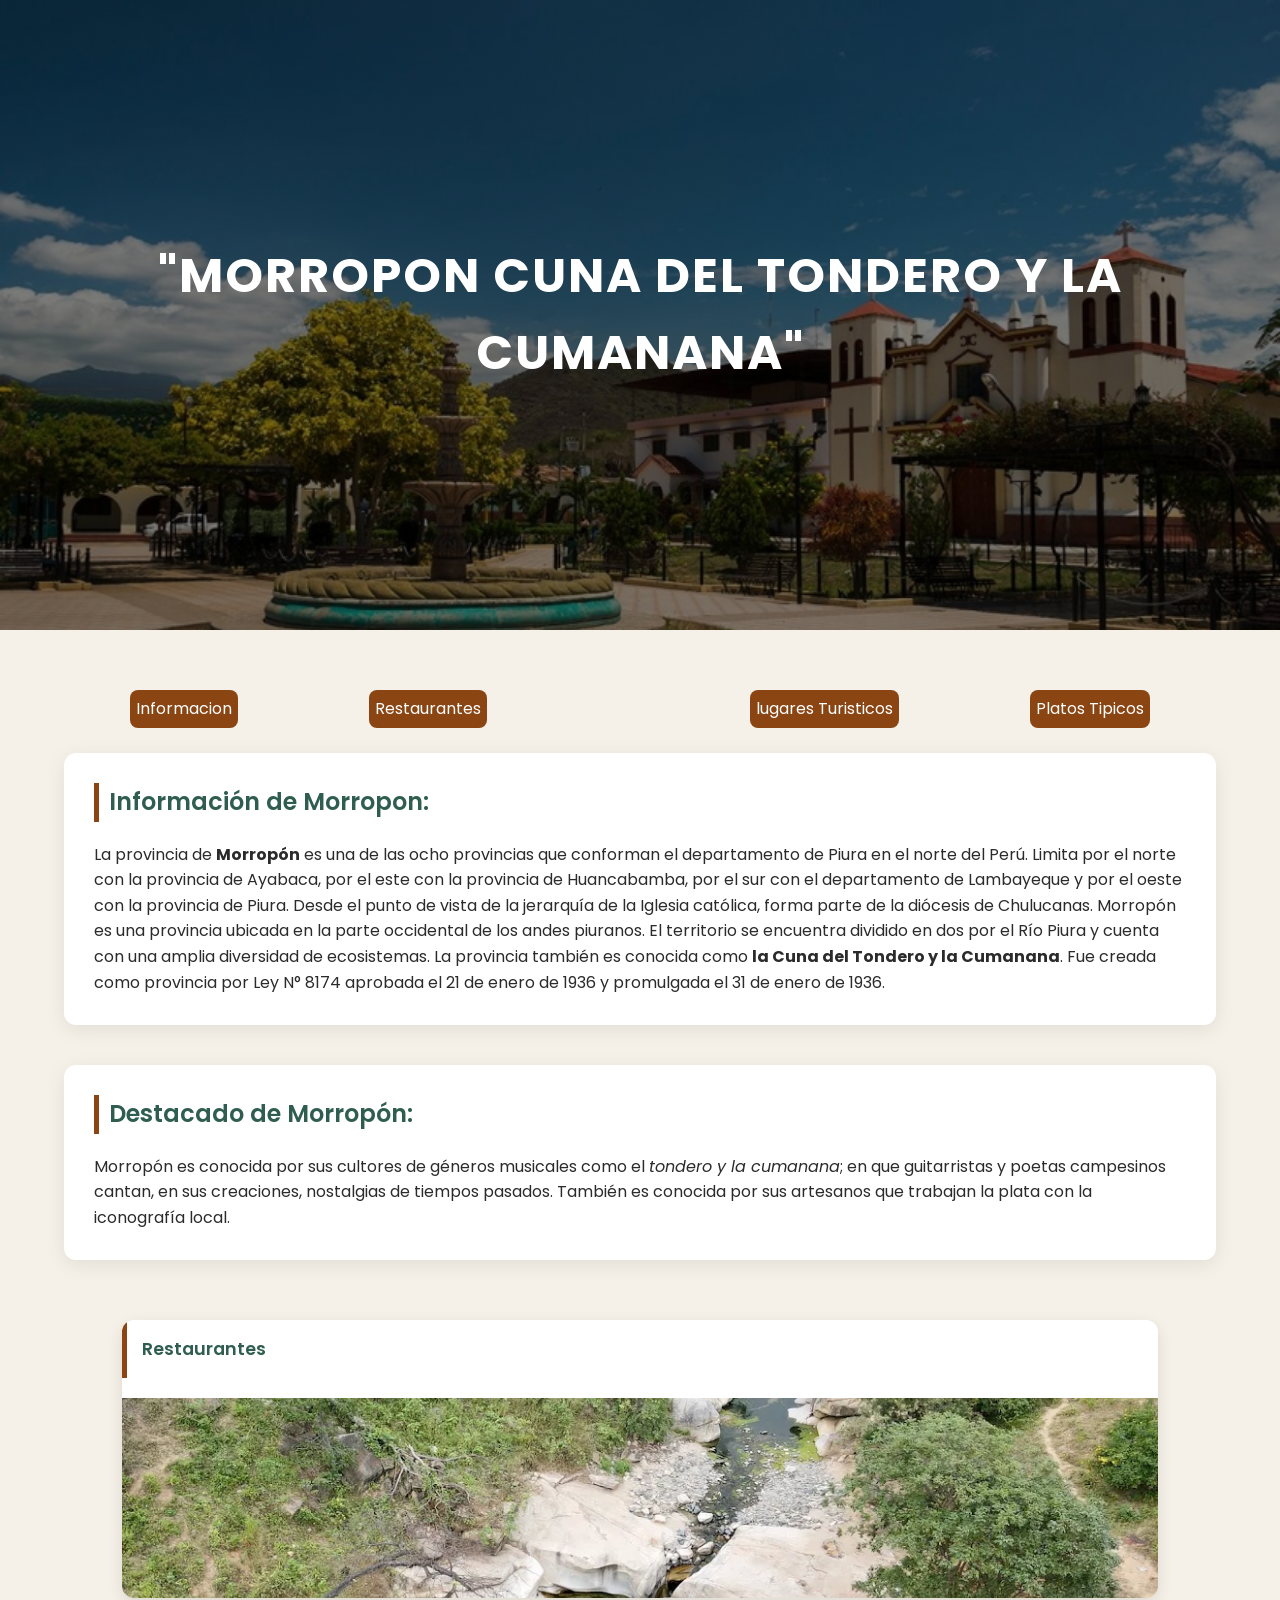
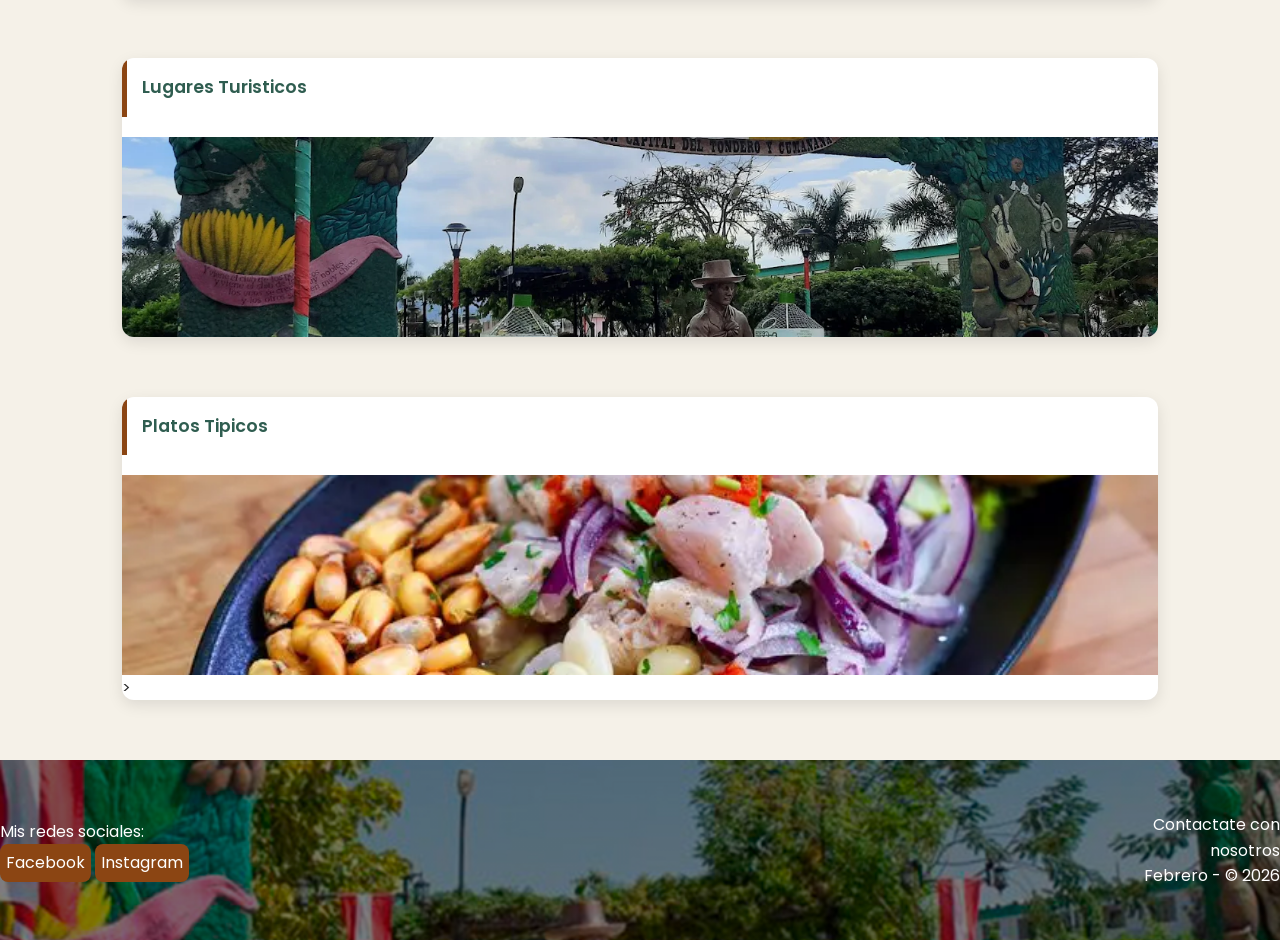
==== commit bfdbf569: "Arreglos y mas arreglos" ====
--- a/index.html
+++ b/index.html
@@ -8,7 +8,7 @@
     <meta name="application-name" content="Morropon city">
     <title>Morropón Cuna del Tondero y Cumanana</title>
     <!--Para darle color a la barra de navegacion-->
-    <meta name="theme-color" content="blue">
+    <meta name="theme-color" content="white">
     <!--Cuando ingrese a la pagina automaticamente se redirige a otra-->
     <!-- <meta http-equiv="refresh" content="5;url=https://github.com/Anzen89/blog_per" > -->
     <meta name="title" content="Morropón Cuna del Tondero y Cumanana" >
@@ -36,10 +36,11 @@
     <h1>"MORROPON CUNA DEL TONDERO Y LA CUMANANA"</h1>
     </header>
      <main>
-        <nav class="barra_info">
+        <nav class="barra_info" >
             <ul>
                 <li><a href="#info">Informacion</a></li>
                 <li><a href="#restaurantes">Restaurantes</a></li>
+                <br>
                 <li><a href="#lugares_turisticos">lugares Turisticos</a></li>
                 <li><a href="#platos_tipicos">Platos Tipicos</a></li>
             </ul>
